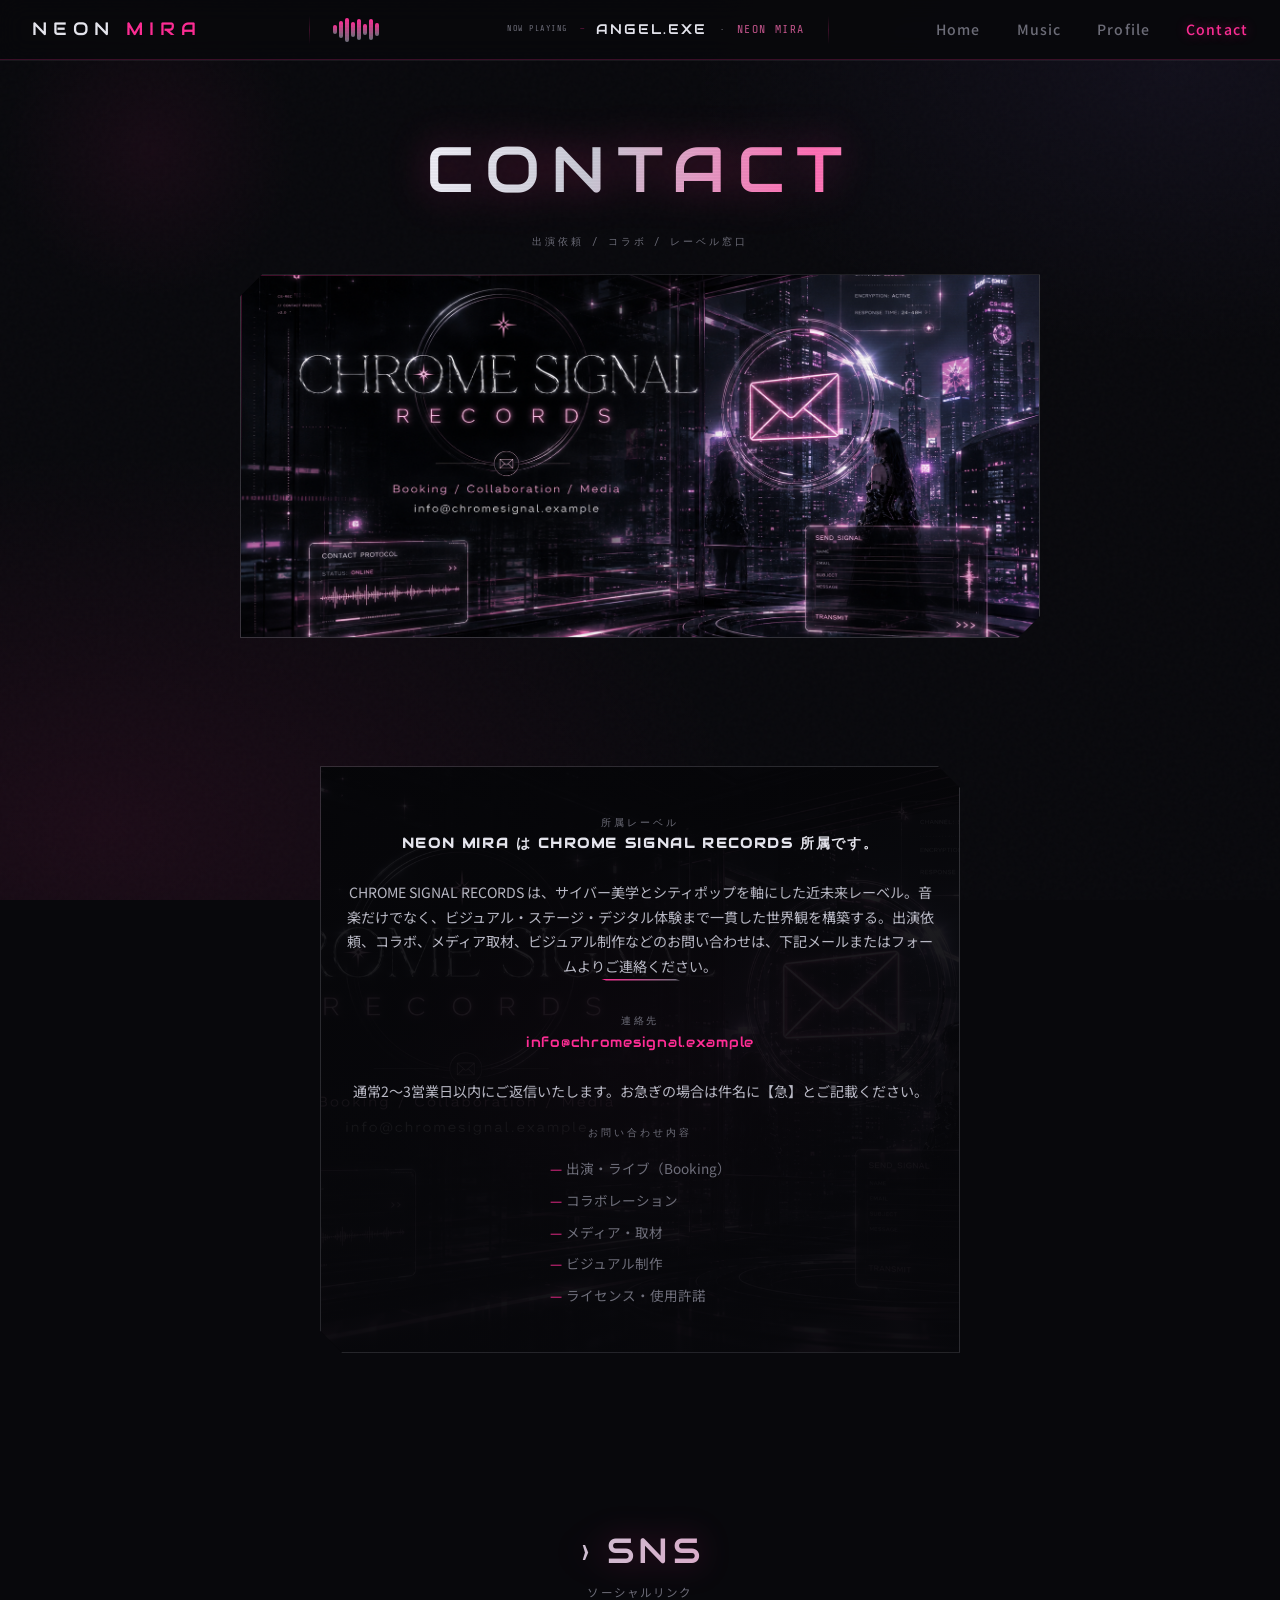
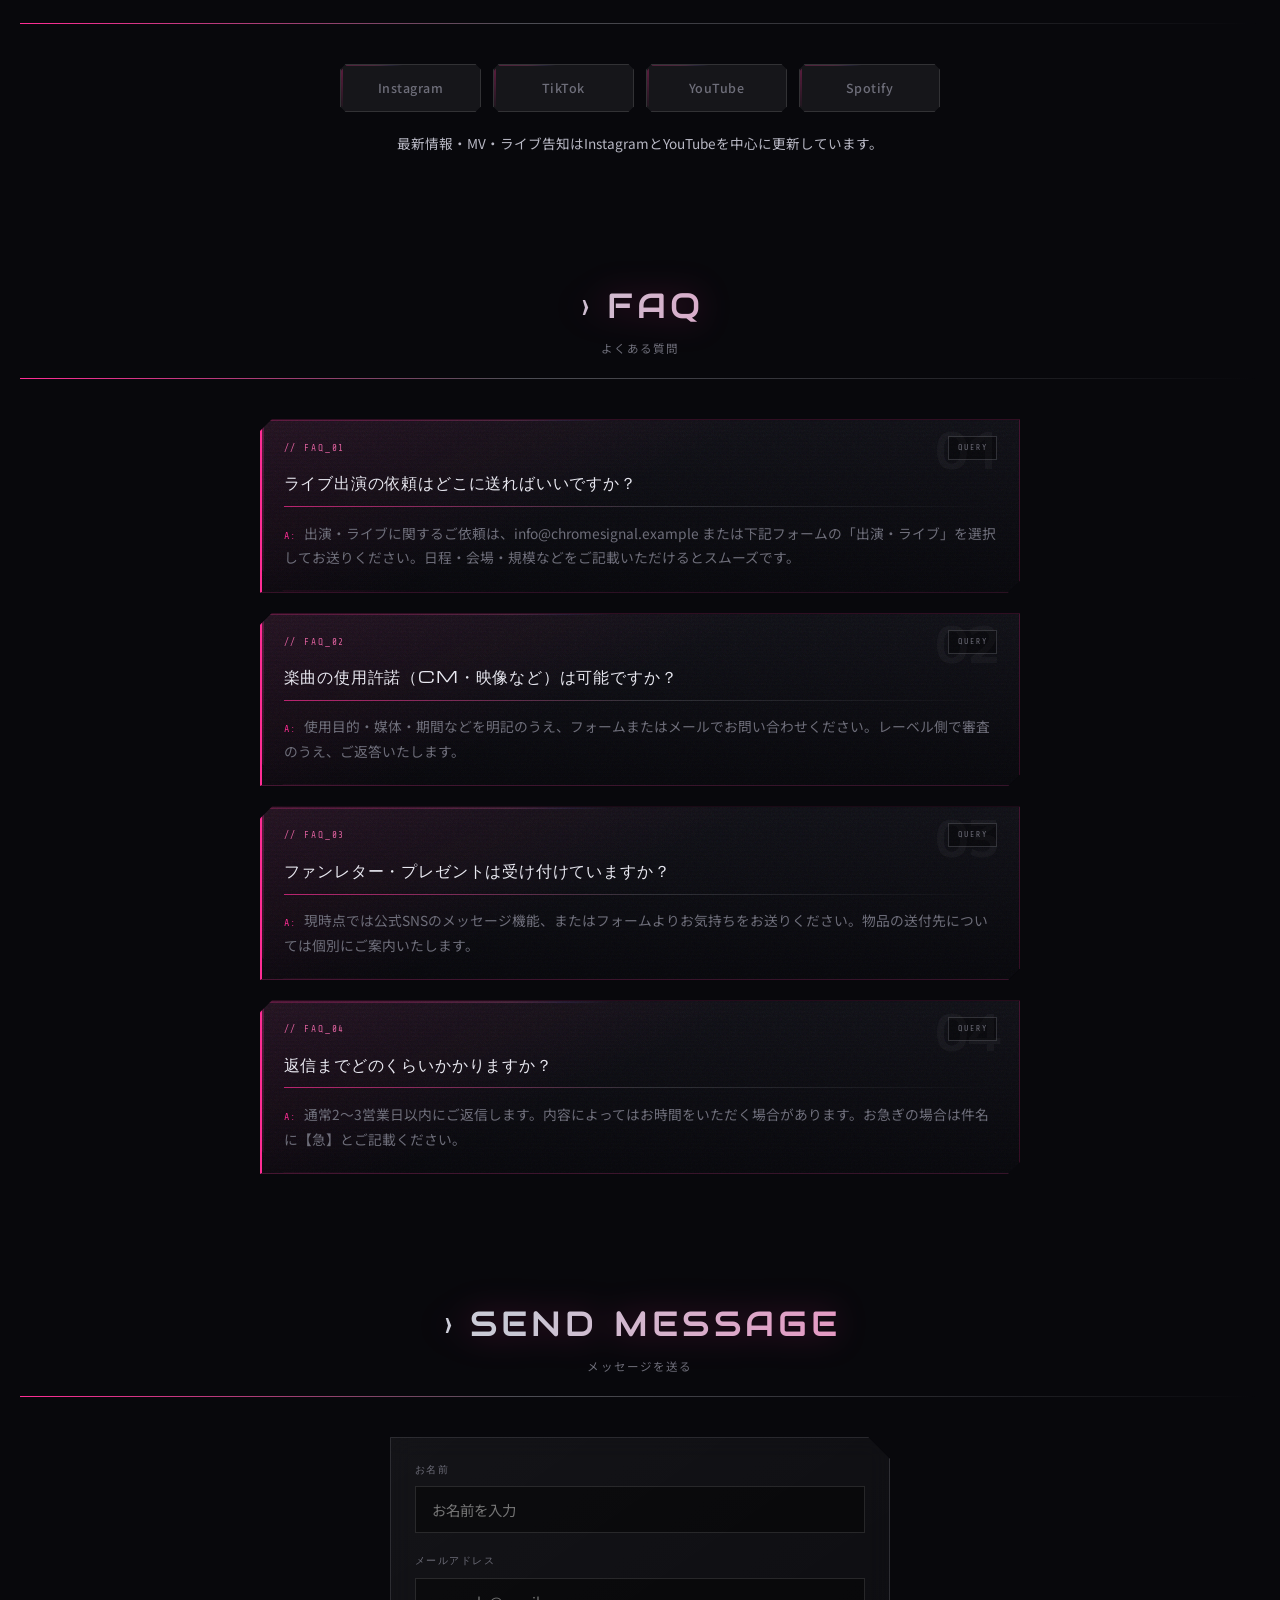
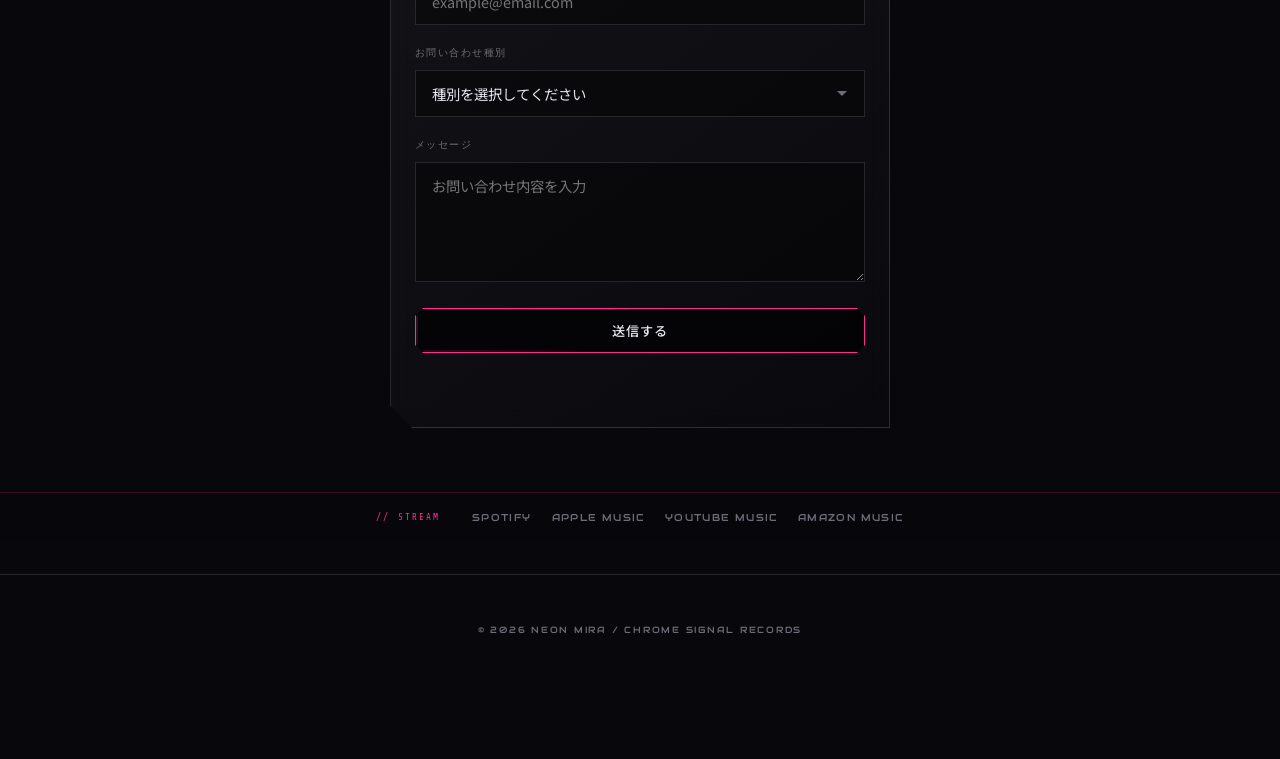
==== contact.html @ adc9fa7b "Add files via upload" ====
<!DOCTYPE html>
<html lang="ja">
<head>
  <meta charset="UTF-8">
  <meta name="viewport" content="width=device-width, initial-scale=1.0">
  <title>お問い合わせ — NEON MIRA 公式サイト</title>
  <meta name="description" content="NEON MIRA — 出演・コラボ・レーベルへのお問い合わせ">
  <meta property="og:title" content="お問い合わせ — NEON MIRA 公式サイト">
  <meta property="og:description" content="NEON MIRA — 出演・コラボ・レーベルへのお問い合わせ">
  <meta property="og:image" content="https://example.com/images/og-image.jpg">
  <meta property="og:type" content="website">
  <meta property="og:url" content="https://example.com/contact.html">
  <meta name="twitter:card" content="summary_large_image">
  <meta name="twitter:title" content="お問い合わせ — NEON MIRA 公式サイト">
  <meta name="twitter:description" content="NEON MIRA — 出演・コラボ・レーベルへのお問い合わせ">
  <meta name="twitter:image" content="https://example.com/images/og-image.jpg">
  <link rel="preconnect" href="https://fonts.googleapis.com">
  <link rel="preconnect" href="https://fonts.gstatic.com" crossorigin>
  <link href="https://fonts.googleapis.com/css2?family=Audiowide&family=M+PLUS+1:wght@400;500;700&family=Michroma&family=Noto+Sans+JP:wght@300;400;500&family=Orbitron:wght@400;500;600&family=Share+Tech+Mono&display=swap" rel="stylesheet">
  <link rel="stylesheet" href="style.css">
</head>
<body class="has-sticky-cta">

  <div class="ambient-bg" aria-hidden="true"></div>
  <div class="scanlines" aria-hidden="true"></div>

  <header class="site-header">
    <a href="index.html" class="site-logo">NEON <span>MIRA</span></a>
    <a href="music.html" class="header-now-playing" aria-label="Angel.exe 試聴ページへ">
      <div class="header-now-playing__wave waveform waveform--header" aria-hidden="true">
        <span class="waveform__bar"></span>
        <span class="waveform__bar"></span>
        <span class="waveform__bar"></span>
        <span class="waveform__bar"></span>
        <span class="waveform__bar"></span>
        <span class="waveform__bar"></span>
        <span class="waveform__bar"></span>
        <span class="waveform__bar"></span>
        <span class="waveform__bar"></span>
        <span class="waveform__bar"></span>
      </div>
      <span class="header-now-playing__info">
        <span class="header-now-playing__tag">NOW PLAYING</span>
        <span class="header-now-playing__track">Angel.exe</span>
        <span class="header-now-playing__artist">NEON MIRA</span>
      </span>
    </a>
    <nav class="header-nav" aria-label="メインナビゲーション">
      <a href="index.html">Home</a>
      <a href="music.html">Music</a>
      <a href="profile.html">Profile</a>
      <a href="contact.html">Contact</a>
    </nav>
    <button type="button" class="menu-toggle" aria-expanded="false" aria-controls="mobile-menu" aria-label="メニューを開く">
      <span class="menu-toggle__bar" aria-hidden="true"></span>
      <span class="menu-toggle__bar" aria-hidden="true"></span>
      <span class="menu-toggle__bar" aria-hidden="true"></span>
    </button>
  </header>

  <div class="mobile-menu" id="mobile-menu" aria-hidden="true" inert>
    <button type="button" class="mobile-menu__close" aria-label="メニューを閉じる">
      <span class="mobile-menu__close-x" aria-hidden="true"></span>
    </button>
    <div class="mobile-menu__inner">
      <p class="mobile-menu__tag">// NAV</p>
      <nav class="mobile-menu__nav" aria-label="モバイルナビゲーション">
        <a href="index.html">Home</a>
        <a href="music.html">Music</a>
        <a href="profile.html">Profile</a>
        <a href="contact.html">Contact</a>
      </nav>
    </div>
  </div>

  <main>
    <section class="page-hero page-hero--visual">
      <div class="container page-hero__content">
        <h1 class="heading-display heading-xl">Contact</h1>
        <p class="label">出演依頼 / コラボ / レーベル窓口</p>
        <div class="contact-hero-visual glow-image reveal">
          <img src="images/contact-visual.jpg" alt="CHROME SIGNAL RECORDS ビジュアル" class="img-fade" width="1000" height="500" loading="eager" decoding="async">
        </div>
      </div>
    </section>

    <section class="section">
      <div class="container">
        <div class="glass-card label-contact reveal">
          <div class="label-contact__bg" aria-hidden="true">
            <img src="images/contact-visual.jpg" alt="" width="1000" height="500" loading="lazy" decoding="async">
            <div class="visual-overlay visual-overlay--dark"></div>
          </div>
          <div class="label-contact__content">
            <span class="label">所属レーベル</span>
            <h3>NEON MIRA は CHROME SIGNAL RECORDS 所属です。</h3>
            <p class="label-about">CHROME SIGNAL RECORDS は、サイバー美学とシティポップを軸にした近未来レーベル。音楽だけでなく、ビジュアル・ステージ・デジタル体験まで一貫した世界観を構築する。出演依頼、コラボ、メディア取材、ビジュアル制作などのお問い合わせは、下記メールまたはフォームよりご連絡ください。</p>
            <div class="divider"></div>
            <span class="label">連絡先</span>
            <a href="mailto:info@chromesignal.example" class="label-email">info@chromesignal.example</a>
            <p class="label-about" style="margin-top: 0.5rem;">通常2〜3営業日以内にご返信いたします。お急ぎの場合は件名に【急】とご記載ください。</p>
            <span class="label" style="display: block; margin: 1.25rem 0 0.75rem;">お問い合わせ内容</span>
            <ul class="label-for">
              <li>出演・ライブ（Booking）</li>
              <li>コラボレーション</li>
              <li>メディア・取材</li>
              <li>ビジュアル制作</li>
              <li>ライセンス・使用許諾</li>
            </ul>
          </div>
        </div>
      </div>
    </section>

    <section class="section">
      <div class="container">
        <div class="section-header reveal section-header--y2k" style="text-align: center;">
          <h2 class="heading-display heading-lg">SNS</h2>
          <span class="label label--ja">ソーシャルリンク</span>
        </div>

        <div class="sns-grid reveal" style="max-width: 600px; margin: 0 auto;">
          <a href="#" class="sns-link">Instagram</a>
          <a href="#" class="sns-link">TikTok</a>
          <a href="#" class="sns-link">YouTube</a>
          <a href="#" class="sns-link">Spotify</a>
        </div>
        <p class="text-ja reveal" style="text-align: center; margin-top: 1.25rem; font-size: 0.85rem; color: var(--text-muted);">最新情報・MV・ライブ告知はInstagramとYouTubeを中心に更新しています。</p>
      </div>
    </section>

    <section class="section">
      <div class="container">
        <div class="section-header reveal section-header--y2k" style="text-align: center;">
          <h2 class="heading-display heading-lg">FAQ</h2>
          <span class="label label--ja">よくある質問</span>
        </div>

        <div class="faq-list">
          <article class="glass-card faq-item reveal" data-num="01">
            <span class="hover-border" aria-hidden="true"></span>
            <span class="faq-item__grain" aria-hidden="true"></span>
            <span class="faq-item__scanlines" aria-hidden="true"></span>
            <div class="faq-item__top">
              <span class="faq-item__id">// FAQ_01</span>
              <span class="faq-item__tag">QUERY</span>
            </div>
            <h4 class="faq-item__q">ライブ出演の依頼はどこに送ればいいですか？</h4>
            <div class="faq-item__line" aria-hidden="true"></div>
            <p class="faq-item__a"><span class="faq-item__prefix">A:</span>出演・ライブに関するご依頼は、info@chromesignal.example または下記フォームの「出演・ライブ」を選択してお送りください。日程・会場・規模などをご記載いただけるとスムーズです。</p>
          </article>
          <article class="glass-card faq-item reveal" data-num="02">
            <span class="hover-border" aria-hidden="true"></span>
            <span class="faq-item__grain" aria-hidden="true"></span>
            <span class="faq-item__scanlines" aria-hidden="true"></span>
            <div class="faq-item__top">
              <span class="faq-item__id">// FAQ_02</span>
              <span class="faq-item__tag">QUERY</span>
            </div>
            <h4 class="faq-item__q">楽曲の使用許諾（CM・映像など）は可能ですか？</h4>
            <div class="faq-item__line" aria-hidden="true"></div>
            <p class="faq-item__a"><span class="faq-item__prefix">A:</span>使用目的・媒体・期間などを明記のうえ、フォームまたはメールでお問い合わせください。レーベル側で審査のうえ、ご返答いたします。</p>
          </article>
          <article class="glass-card faq-item reveal" data-num="03">
            <span class="hover-border" aria-hidden="true"></span>
            <span class="faq-item__grain" aria-hidden="true"></span>
            <span class="faq-item__scanlines" aria-hidden="true"></span>
            <div class="faq-item__top">
              <span class="faq-item__id">// FAQ_03</span>
              <span class="faq-item__tag">QUERY</span>
            </div>
            <h4 class="faq-item__q">ファンレター・プレゼントは受け付けていますか？</h4>
            <div class="faq-item__line" aria-hidden="true"></div>
            <p class="faq-item__a"><span class="faq-item__prefix">A:</span>現時点では公式SNSのメッセージ機能、またはフォームよりお気持ちをお送りください。物品の送付先については個別にご案内いたします。</p>
          </article>
          <article class="glass-card faq-item reveal" data-num="04">
            <span class="hover-border" aria-hidden="true"></span>
            <span class="faq-item__grain" aria-hidden="true"></span>
            <span class="faq-item__scanlines" aria-hidden="true"></span>
            <div class="faq-item__top">
              <span class="faq-item__id">// FAQ_04</span>
              <span class="faq-item__tag">QUERY</span>
            </div>
            <h4 class="faq-item__q">返信までどのくらいかかりますか？</h4>
            <div class="faq-item__line" aria-hidden="true"></div>
            <p class="faq-item__a"><span class="faq-item__prefix">A:</span>通常2〜3営業日以内にご返信します。内容によってはお時間をいただく場合があります。お急ぎの場合は件名に【急】とご記載ください。</p>
          </article>
        </div>
      </div>
    </section>

    <section class="section">
      <div class="container">
        <div class="section-header reveal section-header--y2k" style="text-align: center;">
          <h2 class="heading-display heading-lg">SEND MESSAGE</h2>
          <span class="label label--ja">メッセージを送る</span>
        </div>

        <form class="contact-form glass-card reveal" id="contact-form">
          <div class="form-group">
            <label for="name">お名前</label>
            <input type="text" id="name" name="name" required placeholder="お名前を入力">
          </div>

          <div class="form-group">
            <label for="email">メールアドレス</label>
            <input type="email" id="email" name="email" required placeholder="example@email.com">
          </div>

          <div class="form-group">
            <label for="type">お問い合わせ種別</label>
            <select id="type" name="type" required>
              <option value="" disabled selected>種別を選択してください</option>
              <option value="booking">出演・ライブ</option>
              <option value="collaboration">コラボレーション</option>
              <option value="media">メディア・取材</option>
              <option value="visual">ビジュアル制作</option>
              <option value="license">ライセンス・使用許諾</option>
              <option value="other">その他</option>
            </select>
          </div>

          <div class="form-group">
            <label for="message">メッセージ</label>
            <textarea id="message" name="message" required placeholder="お問い合わせ内容を入力"></textarea>
          </div>

          <button type="submit" class="btn btn-primary btn--full">送信する</button>

          <p class="form-message" id="form-message" role="status" aria-live="polite"></p>
        </form>
      </div>
    </section>
  </main>

  <aside class="streaming-bar" aria-label="ストリーミングサービス">
    <div class="container streaming-bar__inner">
      <span class="streaming-bar__label">// STREAM</span>
      <nav class="streaming-bar__nav">
        <a href="#">Spotify</a>
        <a href="#">Apple Music</a>
        <a href="#">YouTube Music</a>
        <a href="#">Amazon Music</a>
      </nav>
    </div>
  </aside>

  <a href="music.html" class="sticky-cta">
    <span class="sticky-cta__dot" aria-hidden="true"></span>
    Listen — Angel.exe
  </a>

  <footer class="site-footer">
    <div class="container">
      <p>&copy; 2026 NEON MIRA / CHROME SIGNAL RECORDS</p>
    </div>
  </footer>

  <script src="script.js"></script>
</body>
</html>
---- style.css ----
/* ========================================
   NEON MIRA Official Site — style.css
   Mobile-first / Y2K Cyber Chrome
   ======================================== */

/* --- CSS Variables --- */
@property --border-angle {
  syntax: '<angle>';
  initial-value: 0deg;
  inherits: false;
}

:root {
  --black: #08080c;
  --black-soft: #111118;
  --silver: #b8b8c4;
  --silver-dim: #6e6e7a;
  --silver-bright: #e8e8f0;
  --chrome: linear-gradient(135deg, #d4d4dc 0%, #8a8a96 25%, #f0f0f8 50%, #7a7a88 75%, #c8c8d4 100%);
  --pink: #ff2d95;
  --pink-soft: #ff6eb4;
  --pink-glow: rgba(255, 45, 149, 0.45);
  --purple: #9b7aff;
  --white: #f0f0f5;
  --glass: rgba(255, 255, 255, 0.06);
  --glass-border: rgba(255, 255, 255, 0.12);
  --font-display: 'Audiowide', 'Orbitron', 'Arial Narrow', sans-serif;
  --font-section: 'Audiowide', 'Michroma', 'Orbitron', sans-serif;
  --font-heading: 'M PLUS 1', 'Michroma', 'Orbitron', sans-serif;
  --font-y2k: 'Michroma', 'Orbitron', sans-serif;
  --font-tech: 'Orbitron', 'Noto Sans JP', sans-serif;
  --font-body: 'Noto Sans JP', 'Hiragino Sans', 'Yu Gothic', sans-serif;
  --font-mono: 'Share Tech Mono', 'Courier New', monospace;
  --header-height: 52px;
  --max-width: 1100px;
  --radius: 0px;
  --radius-lg: 0px;
  --cut: 14px;
  --transition: 0.25s cubic-bezier(0.4, 0, 0.2, 1);
  --border-idle-duration: 24s;
  --border-hover-duration: 3.5s;
  --border-idle-opacity: 0.28;
  --border-hover-opacity: 1;
  --noise-texture: url("data:image/svg+xml,%3Csvg viewBox='0 0 256 256' xmlns='http://www.w3.org/2000/svg'%3E%3Cfilter id='n'%3E%3CfeTurbulence type='fractalNoise' baseFrequency='0.85' numOctaves='4' stitchTiles='stitch'/%3E%3C/filter%3E%3Crect width='100%25' height='100%25' filter='url(%23n)'/%3E%3C/svg%3E");
}

/* --- Reset & Base --- */
*,
*::before,
*::after {
  box-sizing: border-box;
  margin: 0;
  padding: 0;
}

html {
  scroll-behavior: smooth;
  -webkit-text-size-adjust: 100%;
}

body {
  font-family: var(--font-body);
  font-size: 0.9rem;
  line-height: 1.75;
  color: var(--silver);
  background-color: var(--black);
  min-height: 100vh;
  overflow-x: hidden;
  padding-bottom: 1rem;
}

@media (min-width: 768px) {
  body {
    padding-bottom: 0;
  }
}

img {
  max-width: 100%;
  height: auto;
  display: block;
}

/* --- Image System --- */
.image-frame {
  position: relative;
  overflow: hidden;
  border: 1px solid rgba(184, 184, 196, 0.25);
  border-radius: 0;
  clip-path: polygon(
    var(--cut) 0, 100% 0, 100% calc(100% - var(--cut)),
    calc(100% - var(--cut)) 100%, 0 100%, 0 var(--cut)
  );
  box-shadow: 0 0 40px rgba(255, 45, 149, 0.12);
  --border-angle: 0deg;
}

.image-frame::before {
  content: '';
  position: absolute;
  inset: 0;
  background:
    linear-gradient(125deg, rgba(255, 255, 255, 0.14) 0%, transparent 28%),
    linear-gradient(315deg, rgba(255, 45, 149, 0.08) 0%, transparent 35%);
  pointer-events: none;
  z-index: 2;
}

.image-frame::after {
  content: '';
  position: absolute;
  inset: -1px;
  padding: 1.5px;
  background: conic-gradient(
    from var(--border-angle),
    transparent 0deg,
    transparent 265deg,
    rgba(255, 45, 149, 0.95) 295deg,
    rgba(255, 110, 180, 0.75) 315deg,
    rgba(155, 122, 255, 0.5) 330deg,
    transparent 350deg,
    transparent 360deg
  );
  -webkit-mask: linear-gradient(#fff 0 0) content-box, linear-gradient(#fff 0 0);
  -webkit-mask-composite: xor;
  mask-composite: exclude;
  pointer-events: none;
  z-index: 6;
  clip-path: polygon(
    var(--cut) 0, 100% 0, 100% calc(100% - var(--cut)),
    calc(100% - var(--cut)) 100%, 0 100%, 0 var(--cut)
  );
}

@keyframes border-travel {
  to { --border-angle: 360deg; }
}

/* 枠アニメ：通常はスロー＋薄く / ホバーで高速＋明るく */
.image-frame::after,
.profile-visual::after,
.hover-border,
.btn::after,
.sns-link::after,
.player-btn::after,
.glass-card:not(.track-card):not(.concept-card):not(.news-item):not(.faq-item):not(.feature-card):not(.media-card)::after,
.music-player::after,
.contact-hero-visual::after {
  opacity: var(--border-idle-opacity);
  animation: border-travel var(--border-idle-duration) linear infinite;
  transition: opacity 0.45s ease;
}

.image-frame:hover::after,
.profile-visual:hover::after,
.track-card:hover .hover-border,
.track-card.track-card--active .hover-border,
.concept-card:hover .hover-border,
.news-item:hover .hover-border,
.faq-item:hover .hover-border,
.feature-card:hover .hover-border,
.media-card:hover .hover-border,
.btn:hover::after,
.btn:focus-visible::after,
.sns-link:hover::after,
.sns-link:focus-visible::after,
.player-btn:hover::after,
.player-btn:focus-visible::after,
.player-btn.playing::after,
.glass-card:not(.track-card):not(.concept-card):not(.news-item):not(.faq-item):not(.feature-card):not(.media-card):hover::after,
.music-player:hover::after,
.contact-hero-visual:hover::after {
  opacity: var(--border-hover-opacity);
  animation: border-travel var(--border-hover-duration) linear infinite;
}

/* ずらして同期感を弱める */
.track-card:nth-child(5n+1) .hover-border,
.concept-card:nth-child(5n+1) .hover-border,
.news-item:nth-child(5n+1) .hover-border,
.faq-item:nth-child(5n+1) .hover-border,
.feature-card:nth-child(5n+1) .hover-border { animation-delay: 0s; }
.track-card:nth-child(5n+2) .hover-border,
.concept-card:nth-child(5n+2) .hover-border,
.news-item:nth-child(5n+2) .hover-border,
.faq-item:nth-child(5n+2) .hover-border,
.feature-card:nth-child(5n+2) .hover-border { animation-delay: calc(var(--border-idle-duration) * -0.2); }
.track-card:nth-child(5n+3) .hover-border,
.concept-card:nth-child(5n+3) .hover-border,
.news-item:nth-child(5n+3) .hover-border,
.faq-item:nth-child(5n+3) .hover-border,
.feature-card:nth-child(5n+3) .hover-border { animation-delay: calc(var(--border-idle-duration) * -0.4); }
.track-card:nth-child(5n+4) .hover-border,
.concept-card:nth-child(5n+4) .hover-border,
.news-item:nth-child(5n+4) .hover-border,
.faq-item:nth-child(5n+4) .hover-border,
.feature-card:nth-child(5n+4) .hover-border { animation-delay: calc(var(--border-idle-duration) * -0.6); }
.track-card:nth-child(5n+5) .hover-border,
.concept-card:nth-child(5n+5) .hover-border,
.news-item:nth-child(5n+5) .hover-border,
.faq-item:nth-child(5n+5) .hover-border,
.feature-card:nth-child(5n+5) .hover-border { animation-delay: calc(var(--border-idle-duration) * -0.8); }

.concept-card:nth-child(5n+2) .hover-border { animation-delay: calc(var(--border-idle-duration) * -0.15); }
.concept-card:nth-child(5n+3) .hover-border { animation-delay: calc(var(--border-idle-duration) * -0.35); }
.concept-card:nth-child(5n+4) .hover-border { animation-delay: calc(var(--border-idle-duration) * -0.55); }
.concept-card:nth-child(5n+5) .hover-border { animation-delay: calc(var(--border-idle-duration) * -0.75); }

.track-card:hover .hover-border,
.track-card.track-card--active .hover-border,
.concept-card:hover .hover-border,
.news-item:hover .hover-border,
.faq-item:hover .hover-border,
.feature-card:hover .hover-border,
.media-card:hover .hover-border {
  animation-delay: 0s;
}

.image-frame__noise {
  position: absolute;
  inset: 0;
  opacity: 0.15;
  background-image: var(--noise-texture);
  mix-blend-mode: overlay;
  pointer-events: none;
  z-index: 3;
}

.glow-image {
  transition: transform var(--transition), box-shadow var(--transition), filter var(--transition);
}

.glow-image:hover img {
  transform: scale(1.03);
}

.cover-art {
  aspect-ratio: 1;
  width: min(280px, 75vw);
  margin: 0 auto 1.5rem;
}

.cover-art--sm {
  width: min(240px, 60vw);
}

.cover-art--lg {
  width: min(320px, 80vw);
}

.cover-art--hero {
  width: min(300px, 78vw);
}

.cover-art__chrome-ring {
  position: absolute;
  bottom: -18%;
  right: -18%;
  width: 55%;
  aspect-ratio: 1;
  border-radius: 50%;
  background: var(--chrome);
  border: 2px solid rgba(255, 255, 255, 0.25);
  box-shadow: 0 0 24px rgba(255, 255, 255, 0.15);
  z-index: 5;
  pointer-events: none;
  opacity: 0.85;
}

.cover-art__chrome-ring::before {
  content: '';
  position: absolute;
  inset: 32%;
  border-radius: 50%;
  background: var(--black);
  border: 1px solid rgba(184, 184, 196, 0.3);
}

.cover-art__img {
  width: 100%;
  height: 100%;
  object-fit: cover;
  transition: transform 0.5s cubic-bezier(0.4, 0, 0.2, 1);
}

.cover-art__frame-deco {
  position: absolute;
  inset: 0;
  pointer-events: none;
  z-index: 4;
}

.cover-art__frame-deco .cd-jacket__neon-line {
  z-index: 1;
}

.visual-overlay {
  position: absolute;
  inset: 0;
  background:
    linear-gradient(180deg, rgba(8, 8, 12, 0.55) 0%, rgba(8, 8, 12, 0.82) 55%, rgba(8, 8, 12, 0.95) 100%),
    radial-gradient(ellipse 80% 60% at 50% 100%, rgba(255, 45, 149, 0.12) 0%, transparent 70%);
  pointer-events: none;
}

.visual-overlay--dark {
  background:
    linear-gradient(180deg, rgba(8, 8, 12, 0.7) 0%, rgba(8, 8, 12, 0.88) 100%),
    radial-gradient(ellipse 60% 50% at 50% 50%, rgba(255, 45, 149, 0.08) 0%, transparent 70%);
}

.hero-bg {
  position: absolute;
  inset: 0;
  z-index: 0;
  overflow: hidden;
}

.hero-bg__img {
  width: 100%;
  height: 100%;
  object-fit: cover;
  object-position: center 40%;
  transform: scale(1.05);
  transition: transform 0.15s ease-out;
  will-change: transform;
}

.hero-bg__noise {
  position: absolute;
  inset: 0;
  opacity: 0.18;
  background-image: var(--noise-texture);
  background-size: 200px 200px;
  mix-blend-mode: overlay;
  pointer-events: none;
  z-index: 1;
}

.media-card {
  display: grid;
  gap: 2rem;
  align-items: center;
  padding: 0;
  overflow: hidden;
}

.media-card .cover-art {
  margin: 0;
  width: 100%;
  border-radius: var(--radius-lg) var(--radius-lg) 0 0;
  border: none;
  box-shadow: none;
}

.media-card__body {
  padding: 0 1.5rem 1.5rem;
}

@media (min-width: 768px) {
  .media-card {
    grid-template-columns: minmax(340px, 400px) 1fr;
    gap: 2.5rem;
    padding: 2rem;
  }

  .media-card .cover-art {
    max-width: none;
    width: 100%;
    clip-path: polygon(
      var(--cut) 0, 100% 0, 100% calc(100% - var(--cut)),
      calc(100% - var(--cut)) 100%, 0 100%, 0 var(--cut)
    );
    border: 1px solid rgba(184, 184, 196, 0.3);
    box-shadow: 8px 8px 0 rgba(255, 45, 149, 0.08);
  }

  .media-card__body {
    padding: 0;
  }
}

.profile-visual {
  position: relative;
  overflow: hidden;
  border: 1px solid rgba(184, 184, 196, 0.25);
  clip-path: polygon(
    var(--cut) 0, 100% 0, 100% calc(100% - var(--cut)),
    calc(100% - var(--cut)) 100%, 0 100%, 0 var(--cut)
  );
  box-shadow: 0 0 32px rgba(255, 45, 149, 0.1);
  --border-angle: 0deg;
}

.profile-visual::after {
  content: '';
  position: absolute;
  inset: -1px;
  padding: 1.5px;
  background: conic-gradient(
    from var(--border-angle),
    transparent 0deg,
    transparent 265deg,
    rgba(255, 45, 149, 0.9) 295deg,
    rgba(255, 110, 180, 0.7) 315deg,
    transparent 350deg,
    transparent 360deg
  );
  -webkit-mask: linear-gradient(#fff 0 0) content-box, linear-gradient(#fff 0 0);
  -webkit-mask-composite: xor;
  mask-composite: exclude;
  pointer-events: none;
  z-index: 4;
}

.profile-visual img {
  width: 100%;
  height: 100%;
  object-fit: cover;
  transition: transform 0.5s ease;
}

.profile-visual:hover img {
  transform: scale(1.04);
}

.profile-visual__label {
  position: absolute;
  bottom: 0;
  left: 0;
  right: 0;
  padding: 0.75rem 1rem;
  background: linear-gradient(0deg, rgba(8, 8, 12, 0.92) 0%, transparent 100%);
  font-family: var(--font-display);
  font-size: 0.55rem;
  letter-spacing: 0.2em;
  color: var(--silver-bright);
  text-transform: uppercase;
  z-index: 2;
}

.profile-visual__label span {
  color: var(--pink);
}

.img-fade {
  opacity: 0;
  transform: scale(1.02);
  transition: opacity 0.8s ease, transform 0.8s ease;
}

.img-fade.loaded {
  opacity: 1;
  transform: scale(1);
}

a {
  color: inherit;
  text-decoration: none;
}

button {
  font-family: inherit;
  cursor: pointer;
  border: none;
  background: none;
}

ul, ol {
  list-style: none;
}

/* --- Ambient Background --- */
.ambient-bg {
  position: fixed;
  inset: 0;
  z-index: -2;
  background: var(--black);
  overflow: hidden;
}

.ambient-bg::before {
  content: '';
  position: absolute;
  width: 140%;
  height: 140%;
  top: -20%;
  left: -20%;
  background:
    radial-gradient(ellipse 60% 50% at 20% 80%, rgba(255, 45, 149, 0.08) 0%, transparent 60%),
    radial-gradient(ellipse 50% 40% at 80% 20%, rgba(155, 122, 255, 0.06) 0%, transparent 55%),
    radial-gradient(ellipse 40% 30% at 50% 50%, rgba(184, 184, 196, 0.04) 0%, transparent 50%);
  animation: ambient-drift 32s ease-in-out infinite alternate;
}

.ambient-bg::after {
  content: '';
  position: absolute;
  inset: 0;
  background-image: url("data:image/svg+xml,%3Csvg viewBox='0 0 256 256' xmlns='http://www.w3.org/2000/svg'%3E%3Cfilter id='n'%3E%3CfeTurbulence type='fractalNoise' baseFrequency='0.85' numOctaves='4' stitchTiles='stitch'/%3E%3C/filter%3E%3Crect width='100%25' height='100%25' filter='url(%23n)' opacity='0.04'/%3E%3C/svg%3E");
  opacity: 0.5;
  pointer-events: none;
}

@keyframes ambient-drift {
  0% { transform: translate(0, 0) rotate(0deg); }
  100% { transform: translate(2%, -1.5%) rotate(1deg); }
}

/* Scanlines overlay */
.scanlines {
  position: fixed;
  inset: 0;
  z-index: 9999;
  pointer-events: none;
  background: repeating-linear-gradient(
    0deg,
    transparent,
    transparent 1px,
    rgba(0, 0, 0, 0.06) 1px,
    rgba(0, 0, 0, 0.06) 3px
  );
  opacity: 0.35;
  mix-blend-mode: multiply;
}

/* --- Typography --- */
.label {
  font-family: var(--font-mono);
  font-size: 0.62rem;
  font-weight: 400;
  letter-spacing: 0.3em;
  text-transform: uppercase;
  color: var(--silver-dim);
}

.label--en {
  font-family: var(--font-y2k), var(--font-mono), monospace;
  font-size: 0.62rem;
  font-weight: 400;
  letter-spacing: 0.32em;
  text-transform: uppercase;
  color: var(--pink-soft);
  opacity: 0.9;
}

.label--ja {
  font-family: var(--font-body);
  font-size: 0.72rem;
  font-weight: 400;
  letter-spacing: 0.1em;
  color: var(--silver-dim);
  display: block;
  margin-top: 0.45rem;
}

.section-header .label--ja {
  margin-top: 0.4rem;
  margin-bottom: 0;
}

.section-header .heading-display {
  font-family: var(--font-section);
  font-weight: 400;
  letter-spacing: 0.12em;
  line-height: 1.25;
  padding-bottom: 0.06em;
  text-transform: uppercase;
  background: linear-gradient(
    105deg,
    #f0f0f8 0%,
    #c8c8d4 20%,
    #ff6eb4 45%,
    #e8e8f0 70%,
    #b8b8c4 100%
  );
  background-size: 200% auto;
  -webkit-background-clip: text;
  background-clip: text;
  -webkit-text-fill-color: transparent;
  -webkit-box-decoration-break: clone;
  box-decoration-break: clone;
  filter: drop-shadow(0 0 16px rgba(255, 45, 149, 0.28));
  animation: chrome-text-shimmer 10s ease-in-out infinite;
}

.block-title {
  margin: 1rem 0 0;
  font-family: var(--font-section);
  font-weight: 400;
  letter-spacing: 0.1em;
  line-height: 1.25;
  text-transform: uppercase;
  background: linear-gradient(
    105deg,
    #f0f0f8 0%,
    #c8c8d4 25%,
    #ff6eb4 50%,
    #e8e8f0 75%,
    #b8b8c4 100%
  );
  background-size: 200% auto;
  -webkit-background-clip: text;
  background-clip: text;
  -webkit-text-fill-color: transparent;
  filter: drop-shadow(0 0 12px rgba(255, 45, 149, 0.22));
  animation: chrome-text-shimmer 10s ease-in-out infinite;
}

.block-title + .label--ja {
  margin-top: 0.35rem;
  margin-bottom: 0.5rem;
}

.block-title + .label--ja + .divider,
.block-title + .label--ja + div.divider {
  margin-top: 0.75rem;
}

.heading-display {
  font-family: var(--font-heading);
  font-weight: 500;
  letter-spacing: 0.12em;
  color: var(--silver-bright);
  line-height: 1.2;
}

.heading-xl {
  font-size: clamp(2rem, 8vw, 3.5rem);
}

.page-hero .heading-display {
  font-family: var(--font-display);
  font-weight: 400;
  letter-spacing: 0.18em;
  line-height: 1.35;
  margin-bottom: 0.5rem;
  padding: 0.05em 0 0.18em;
  display: inline-block;
  text-transform: uppercase;
  background: linear-gradient(
    105deg,
    #f0f0f8 0%,
    #c8c8d4 20%,
    #ff6eb4 45%,
    #e8e8f0 70%,
    #b8b8c4 100%
  );
  background-size: 200% auto;
  -webkit-background-clip: text;
  background-clip: text;
  -webkit-text-fill-color: transparent;
  -webkit-box-decoration-break: clone;
  box-decoration-break: clone;
  filter: drop-shadow(0 0 20px rgba(255, 45, 149, 0.35));
  animation: chrome-text-shimmer 8s ease-in-out infinite;
}

.heading-lg {
  font-size: clamp(1.5rem, 5vw, 2.2rem);
}

.heading-md {
  font-size: clamp(1.1rem, 3.5vw, 1.5rem);
}

.text-pink {
  color: var(--pink);
}

.text-ja {
  font-size: 0.85rem;
  color: var(--silver-dim);
  margin-top: 0.5rem;
}

/* --- Layout --- */
.container {
  width: 100%;
  max-width: var(--max-width);
  margin: 0 auto;
  padding: 0 1.25rem;
}

.section {
  padding: 4rem 0;
}

.section-header {
  margin-bottom: 2.5rem;
  position: relative;
}

.section-header--y2k::after {
  content: '';
  display: block;
  height: 1px;
  margin-top: 1.25rem;
  background: linear-gradient(90deg, var(--pink), rgba(184, 184, 196, 0.4) 40%, transparent 100%);
}

.section-header--y2k h2::before {
  content: '›';
  font-family: var(--font-mono);
  color: var(--pink);
  margin-right: 0.5rem;
}

.section-header h2 + .label--ja {
  margin-bottom: 0;
  margin-top: 0.4rem;
}

/* --- Header --- */
.site-header {
  position: sticky;
  top: 0;
  z-index: 200;
  height: var(--header-height);
  display: grid;
  grid-template-columns: 44px 1fr 44px;
  align-items: center;
  padding: 0 1rem;
  background: rgba(8, 8, 12, 0.9);
  backdrop-filter: blur(12px);
  -webkit-backdrop-filter: blur(12px);
  border-bottom: 1px solid rgba(255, 45, 149, 0.2);
  box-shadow: 0 1px 0 rgba(184, 184, 196, 0.08);
}

.site-logo {
  grid-column: 2;
  grid-row: 1;
  justify-self: center;
  font-family: var(--font-display);
  font-size: 0.95rem;
  font-weight: 500;
  letter-spacing: 0.28em;
  color: var(--silver-bright);
  text-transform: uppercase;
  text-align: center;
}

.site-logo span {
  color: var(--pink);
}

.header-now-playing {
  display: none;
}

/* Desktop header nav */
.header-nav {
  display: none;
}

/* --- Mobile Menu Toggle --- */
.menu-toggle {
  grid-column: 3;
  grid-row: 1;
  justify-self: end;
  display: flex;
  flex-direction: column;
  justify-content: center;
  align-items: center;
  gap: 5px;
  flex-shrink: 0;
  width: 44px;
  height: 44px;
  margin-right: -0.35rem;
  padding: 0;
  background: none;
  border: none;
  cursor: pointer;
  position: relative;
  z-index: 202;
}

.menu-toggle__bar {
  display: block;
  width: 22px;
  height: 1.5px;
  background: var(--silver-bright);
  transition: transform 0.35s cubic-bezier(0.4, 0, 0.2, 1),
    opacity 0.25s ease,
    background 0.25s ease;
}

.menu-toggle.is-open .menu-toggle__bar {
  background: var(--pink);
}

.menu-toggle.is-open .menu-toggle__bar:nth-child(1) {
  transform: translateY(6.5px) rotate(45deg);
}

.menu-toggle.is-open .menu-toggle__bar:nth-child(2) {
  opacity: 0;
  transform: scaleX(0);
}

.menu-toggle.is-open .menu-toggle__bar:nth-child(3) {
  transform: translateY(-6.5px) rotate(-45deg);
}

/* --- Mobile Fullscreen Menu --- */
.mobile-menu {
  --menu-origin-x: calc(100% - 1.75rem);
  --menu-origin-y: calc(var(--header-height) / 2);
  position: fixed;
  inset: 0;
  z-index: 201;
  background: rgba(8, 8, 12, 0.97);
  backdrop-filter: blur(20px);
  -webkit-backdrop-filter: blur(20px);
  clip-path: circle(0% at var(--menu-origin-x) var(--menu-origin-y));
  visibility: hidden;
  pointer-events: none;
  transition:
    clip-path 0.55s cubic-bezier(0.4, 0, 0.2, 1),
    visibility 0s linear 0.55s;
}

.mobile-menu::before {
  content: '';
  position: absolute;
  inset: 0;
  background:
    linear-gradient(180deg, rgba(255, 45, 149, 0.06) 0%, transparent 35%),
    repeating-linear-gradient(
      0deg,
      transparent,
      transparent 2px,
      rgba(255, 255, 255, 0.015) 2px,
      rgba(255, 255, 255, 0.015) 4px
    );
  pointer-events: none;
}

.mobile-menu.is-open {
  clip-path: circle(150vmax at var(--menu-origin-x) var(--menu-origin-y));
  visibility: visible;
  pointer-events: auto;
  transition:
    clip-path 0.55s cubic-bezier(0.4, 0, 0.2, 1),
    visibility 0s linear 0s;
}

.mobile-menu__close {
  position: absolute;
  top: calc(var(--header-height) / 2);
  right: 0.65rem;
  z-index: 2;
  display: flex;
  align-items: center;
  justify-content: center;
  width: 44px;
  height: 44px;
  padding: 0;
  background: none;
  border: none;
  cursor: pointer;
  transform: translateY(-50%);
  opacity: 0;
  transition: opacity 0.3s ease 0.2s;
}

.mobile-menu.is-open .mobile-menu__close {
  opacity: 1;
}

.mobile-menu__close:hover .mobile-menu__close-x::before,
.mobile-menu__close:hover .mobile-menu__close-x::after,
.mobile-menu__close:focus-visible .mobile-menu__close-x::before,
.mobile-menu__close:focus-visible .mobile-menu__close-x::after {
  background: var(--pink-soft);
  box-shadow: 0 0 8px var(--pink-glow);
}

.mobile-menu__close-x {
  position: relative;
  width: 22px;
  height: 22px;
}

.mobile-menu__close-x::before,
.mobile-menu__close-x::after {
  content: '';
  position: absolute;
  top: 50%;
  left: 50%;
  width: 22px;
  height: 1.5px;
  background: var(--silver-bright);
  transition: background 0.25s ease, box-shadow 0.25s ease;
}

.mobile-menu__close-x::before {
  transform: translate(-50%, -50%) rotate(45deg);
}

.mobile-menu__close-x::after {
  transform: translate(-50%, -50%) rotate(-45deg);
}


.mobile-menu__inner {
  position: relative;
  z-index: 1;
  display: flex;
  flex-direction: column;
  justify-content: center;
  min-height: 100%;
  padding: calc(var(--header-height) + 2.5rem) 2rem 3rem;
}

.mobile-menu__tag {
  font-family: var(--font-mono);
  font-size: 0.65rem;
  letter-spacing: 0.22em;
  color: var(--pink);
  margin-bottom: 2rem;
  opacity: 0;
  transform: translateY(8px);
  transition: opacity 0.35s ease 0.12s, transform 0.35s ease 0.12s;
}

.mobile-menu.is-open .mobile-menu__tag {
  opacity: 1;
  transform: translateY(0);
}

.mobile-menu__nav {
  display: flex;
  flex-direction: column;
  gap: 0;
  width: 100%;
}

.mobile-menu__nav a {
  font-family: var(--font-display);
  font-size: clamp(1.85rem, 9vw, 2.6rem);
  font-weight: 400;
  letter-spacing: 0.1em;
  text-transform: uppercase;
  color: var(--silver-dim);
  padding: 0.75rem 0;
  border-bottom: 1px solid rgba(255, 255, 255, 0.06);
  opacity: 0;
  transform: translateY(16px);
  transition:
    color 0.25s ease,
    text-shadow 0.25s ease,
    opacity 0.4s ease,
    transform 0.4s ease;
}

.mobile-menu.is-open .mobile-menu__nav a {
  opacity: 1;
  transform: translateY(0);
}

.mobile-menu.is-open .mobile-menu__nav a:nth-child(1) { transition-delay: 0.18s; }
.mobile-menu.is-open .mobile-menu__nav a:nth-child(2) { transition-delay: 0.26s; }
.mobile-menu.is-open .mobile-menu__nav a:nth-child(3) { transition-delay: 0.34s; }
.mobile-menu.is-open .mobile-menu__nav a:nth-child(4) { transition-delay: 0.42s; }

.mobile-menu__nav a.active,
.mobile-menu__nav a:hover,
.mobile-menu__nav a:focus-visible {
  color: var(--silver-bright);
  text-shadow: 0 0 20px var(--pink-glow);
}

body.menu-open {
  overflow: hidden;
}

body.menu-open .menu-toggle {
  visibility: hidden;
  pointer-events: none;
}

@media (min-width: 768px) {
  .site-header {
    display: grid;
    grid-template-columns: auto minmax(320px, 1fr) auto;
    align-items: center;
    height: 60px;
    padding: 0 2rem;
    gap: 1.5rem;
    justify-content: initial;
  }

  .menu-toggle,
  .mobile-menu {
    display: none;
  }

  .site-logo {
    grid-column: auto;
    grid-row: auto;
    justify-self: start;
    text-align: left;
    font-size: 1.15rem;
    letter-spacing: 0.32em;
  }

  .header-now-playing {
    position: relative;
    display: flex;
    align-items: center;
    gap: 1.25rem;
    justify-self: stretch;
    width: 100%;
    max-width: 520px;
    margin: 0 auto;
    padding: 0 1.5rem;
    border: none;
    background: none;
    clip-path: none;
    transition: opacity var(--transition);
  }

  .header-now-playing::before,
  .header-now-playing::after {
    content: '';
    position: absolute;
    top: 50%;
    transform: translateY(-50%);
    width: 1px;
    height: 28px;
    background: linear-gradient(
      180deg,
      transparent 0%,
      rgba(255, 45, 149, 0.22) 50%,
      transparent 100%
    );
    pointer-events: none;
  }

  .header-now-playing::before {
    left: 0;
  }

  .header-now-playing::after {
    right: 0;
  }

  .header-now-playing:hover .header-now-playing__track {
    color: var(--pink-soft);
    text-shadow: 0 0 14px var(--pink-glow);
  }

  .header-now-playing:hover::before,
  .header-now-playing:hover::after {
    background: linear-gradient(
      180deg,
      transparent 0%,
      rgba(255, 45, 149, 0.45) 50%,
      transparent 100%
    );
  }

  .header-now-playing__wave {
    margin: 0;
    flex: 1 1 auto;
    min-width: 8.5rem;
    height: 26px;
    gap: 3px;
  }

  .waveform--header .waveform__bar {
    width: 3px;
    flex: 1;
    max-width: 4px;
    animation-duration: 1.4s;
  }

  .waveform--header .waveform__bar:nth-child(9) { animation-delay: 0.12s; }
  .waveform--header .waveform__bar:nth-child(10) { animation-delay: 0.28s; }

  .header-now-playing__info {
    display: flex;
    flex-direction: row;
    align-items: center;
    gap: 0.75rem;
    flex-shrink: 0;
    line-height: 1;
    white-space: nowrap;
  }

  .header-now-playing__tag {
    font-family: var(--font-mono);
    font-size: 0.52rem;
    letter-spacing: 0.18em;
    color: var(--silver-dim);
  }

  .header-now-playing__tag::after {
    content: '—';
    margin-left: 0.75rem;
    color: rgba(255, 45, 149, 0.45);
    letter-spacing: 0;
  }

  .header-now-playing__track {
    font-family: var(--font-section);
    font-size: 0.88rem;
    letter-spacing: 0.14em;
    color: var(--silver-bright);
    text-transform: uppercase;
    transition: color var(--transition), text-shadow var(--transition);
  }

  .header-now-playing__artist {
    font-family: var(--font-mono);
    font-size: 0.72rem;
    letter-spacing: 0.14em;
    color: rgba(255, 110, 180, 0.75);
  }

  .header-now-playing__artist::before {
    content: '·';
    margin-right: 0.65rem;
    color: var(--silver-dim);
  }

  .header-nav {
    display: flex;
    gap: 2.25rem;
    justify-self: end;
  }

  .header-nav a {
    font-family: var(--font-body);
    font-size: 0.88rem;
    font-weight: 500;
    letter-spacing: 0.08em;
    color: var(--silver-dim);
    transition: color var(--transition), text-shadow var(--transition);
  }

  .header-nav a:hover,
  .header-nav a.active {
    color: var(--pink);
    text-shadow: 0 0 12px var(--pink-glow);
  }
}


/* --- Buttons --- */
.btn {
  display: inline-flex;
  align-items: center;
  justify-content: center;
  gap: 0.5rem;
  padding: 0.85rem 1.75rem;
  min-height: 44px;
  font-family: var(--font-body);
  font-size: 0.82rem;
  font-weight: 500;
  letter-spacing: 0.06em;
  text-transform: none;
  color: var(--silver-bright);
  background: rgba(0, 0, 0, 0.65);
  border: 1px solid var(--silver-dim);
  border-radius: 0;
  clip-path: polygon(
    8px 0, calc(100% - 8px) 0, 100% 8px,
    100% calc(100% - 8px), calc(100% - 8px) 100%, 8px 100%,
    0 calc(100% - 8px), 0 8px
  );
  transition: color var(--transition), box-shadow var(--transition), border-color var(--transition);
  position: relative;
  overflow: hidden;
  --border-angle: 0deg;
  isolation: isolate;
  line-height: 1.2;
  text-align: center;
  vertical-align: middle;
  box-sizing: border-box;
  flex-shrink: 0;
}

.btn::before {
  content: '';
  position: absolute;
  inset: 0;
  background: linear-gradient(135deg, transparent 40%, rgba(255, 45, 149, 0.1) 100%);
  opacity: 0;
  transition: opacity var(--transition);
  z-index: 0;
}

.btn::after {
  content: '';
  position: absolute;
  inset: 0;
  padding: 1.5px;
  background: conic-gradient(
    from var(--border-angle),
    transparent 0deg,
    transparent 248deg,
    rgba(255, 45, 149, 0.95) 282deg,
    rgba(255, 110, 180, 0.8) 302deg,
    rgba(155, 122, 255, 0.45) 318deg,
    transparent 342deg,
    transparent 360deg
  );
  -webkit-mask: linear-gradient(#fff 0 0) content-box, linear-gradient(#fff 0 0);
  -webkit-mask-composite: xor;
  mask-composite: exclude;
  pointer-events: none;
  z-index: 1;
  clip-path: polygon(
    8px 0, calc(100% - 8px) 0, 100% 8px,
    100% calc(100% - 8px), calc(100% - 8px) 100%, 8px 100%,
    0 calc(100% - 8px), 0 8px
  );
}

.btn:hover {
  border-color: rgba(255, 45, 149, 0.35);
  box-shadow: 0 0 20px var(--pink-glow);
  color: var(--pink-soft);
}

.btn:hover::before {
  opacity: 1;
}

.btn-group {
  display: flex;
  flex-wrap: wrap;
  align-items: center;
  justify-content: center;
  gap: 0.75rem;
  margin-top: 1.5rem;
  width: 100%;
}

.btn--full {
  width: 100%;
  display: flex;
}

.release-info .btn,
.about-preview__layout .btn {
  margin-top: 0.25rem;
}

.btn-primary {
  border-color: var(--pink);
  box-shadow: 0 0 12px rgba(255, 45, 149, 0.2);
}

/* --- Glass Card --- */
.glass-card {
  position: relative;
  background: linear-gradient(145deg, rgba(255, 255, 255, 0.05) 0%, rgba(255, 255, 255, 0.01) 100%);
  border: 1px solid rgba(184, 184, 196, 0.18);
  border-radius: 0;
  clip-path: polygon(
    0 0, calc(100% - var(--cut)) 0, 100% var(--cut),
    100% 100%, var(--cut) 100%, 0 calc(100% - var(--cut))
  );
  backdrop-filter: blur(12px);
  -webkit-backdrop-filter: blur(12px);
  padding: 1.5rem;
  transition: border-color var(--transition), box-shadow var(--transition);
  --border-angle: 0deg;
  overflow: hidden;
}

.glass-card::after {
  content: '';
  position: absolute;
  inset: -1px;
  padding: 1px;
  background: conic-gradient(
    from var(--border-angle),
    transparent 0deg,
    transparent 270deg,
    rgba(255, 45, 149, 0.7) 300deg,
    rgba(255, 110, 180, 0.5) 320deg,
    transparent 345deg,
    transparent 360deg
  );
  -webkit-mask: linear-gradient(#fff 0 0) content-box, linear-gradient(#fff 0 0);
  -webkit-mask-composite: xor;
  mask-composite: exclude;
  pointer-events: none;
  z-index: 0;
}

.glass-card > * {
  position: relative;
  z-index: 1;
}

.glass-card:hover {
  border-color: rgba(255, 45, 149, 0.35);
  box-shadow: 0 0 28px rgba(255, 45, 149, 0.1);
}

/* --- Reveal Animation --- */
.reveal {
  opacity: 0;
  transform: translateY(24px);
  transition: opacity 0.7s ease, transform 0.7s ease;
}

.reveal.visible {
  opacity: 1;
  transform: translateY(0);
}

/* --- Hero Section (Home) --- */
.hero {
  min-height: calc(100vh - var(--header-height));
  display: flex;
  flex-direction: column;
  align-items: center;
  justify-content: center;
  text-align: center;
  padding: 2rem 0 3rem;
  position: relative;
}

.hero--home {
  overflow-x: hidden;
  overflow-y: visible;
}

.hero__content {
  position: relative;
  z-index: 1;
  width: 100%;
}

.hero__grid {
  display: flex;
  flex-direction: column;
  align-items: center;
  gap: 1.5rem;
}

.hero__visual {
  position: relative;
  width: 100%;
  display: flex;
  justify-content: center;
}

.hero__text .btn-group {
  justify-content: center;
}

.hero__text {
  text-align: center;
}

.hero__headline {
  position: relative;
  z-index: 2;
  transform: translateY(-1.25rem);
  margin-bottom: 0;
  padding-bottom: 0.35rem;
  overflow: visible;
}

.hero-label {
  margin-bottom: 1rem;
}

.y2k-tag {
  position: absolute;
  top: 0.5rem;
  left: 0;
  font-family: var(--font-mono);
  font-size: 0.55rem;
  letter-spacing: 0.15em;
  color: var(--pink);
  background: rgba(8, 8, 12, 0.85);
  border: 1px solid var(--pink);
  padding: 0.25rem 0.5rem;
  z-index: 6;
}

.hero--home .cover-art {
  margin-bottom: 0;
}

/* CD Jacket Visual */
.cd-jacket {
  width: min(280px, 75vw);
  aspect-ratio: 1;
  margin: 0 auto 2rem;
  position: relative;
  border-radius: var(--radius-lg);
  overflow: hidden;
  border: 1px solid var(--glass-border);
  box-shadow:
    0 0 40px rgba(255, 45, 149, 0.15),
    0 20px 60px rgba(0, 0, 0, 0.6);
}

.cd-jacket__bg {
  position: absolute;
  inset: 0;
  background:
    linear-gradient(180deg, #0a0a14 0%, #15152a 40%, #0d0d18 100%);
}

.cd-jacket__city {
  position: absolute;
  bottom: 0;
  left: 0;
  right: 0;
  height: 45%;
  background:
    linear-gradient(0deg, rgba(255, 45, 149, 0.15) 0%, transparent 100%);
}

.cd-jacket__building {
  position: absolute;
  bottom: 0;
  background: linear-gradient(180deg, #1a1a28 0%, #0a0a12 100%);
  border-top: 1px solid rgba(184, 184, 196, 0.15);
}

.cd-jacket__building--1 { left: 5%; width: 18%; height: 35%; }
.cd-jacket__building--2 { left: 24%; width: 14%; height: 50%; }
.cd-jacket__building--3 { left: 40%; width: 20%; height: 40%; }
.cd-jacket__building--4 { right: 20%; width: 16%; height: 55%; }
.cd-jacket__building--5 { right: 5%; width: 12%; height: 30%; }

.cd-jacket__neon-line {
  position: absolute;
  height: 1px;
  background: linear-gradient(90deg, transparent, var(--pink), transparent);
  box-shadow: 0 0 8px var(--pink-glow);
}

.cd-jacket__neon-line--1 { top: 30%; left: 10%; right: 10%; }
.cd-jacket__neon-line--2 { top: 55%; left: 20%; right: 20%; opacity: 0.6; }

.cd-jacket__cd {
  position: absolute;
  top: 50%;
  left: 50%;
  transform: translate(-50%, -50%);
  width: 55%;
  aspect-ratio: 1;
  border-radius: 50%;
  background: var(--chrome);
  box-shadow:
    inset 0 0 20px rgba(0, 0, 0, 0.4),
    0 0 30px rgba(255, 255, 255, 0.1);
}

.cd-jacket__cd::before {
  content: '';
  position: absolute;
  inset: 30%;
  border-radius: 50%;
  background: var(--black);
  border: 2px solid rgba(184, 184, 196, 0.3);
}

.cd-jacket__cd::after {
  content: '';
  position: absolute;
  inset: 42%;
  border-radius: 50%;
  background: var(--black-soft);
}

.cd-jacket__silhouette {
  position: absolute;
  bottom: 22%;
  left: 50%;
  transform: translateX(-50%);
  width: 12px;
  height: 28px;
  background: linear-gradient(180deg, var(--pink-soft) 0%, transparent 100%);
  border-radius: 6px 6px 0 0;
  box-shadow: 0 0 12px var(--pink-glow);
  opacity: 0.8;
}

.cd-jacket__silhouette::before {
  content: '';
  position: absolute;
  top: -8px;
  left: 50%;
  transform: translateX(-50%);
  width: 10px;
  height: 10px;
  border-radius: 50%;
  background: var(--pink-soft);
  box-shadow: 0 0 8px var(--pink-glow);
}

.cd-jacket__particles {
  position: absolute;
  inset: 0;
  background-image:
    radial-gradient(1px 1px at 20% 30%, rgba(255, 255, 255, 0.4) 0%, transparent 100%),
    radial-gradient(1px 1px at 60% 20%, rgba(255, 45, 149, 0.5) 0%, transparent 100%),
    radial-gradient(1px 1px at 80% 70%, rgba(255, 255, 255, 0.3) 0%, transparent 100%),
    radial-gradient(1px 1px at 40% 80%, rgba(155, 122, 255, 0.4) 0%, transparent 100%);
}

.cd-jacket__noise {
  position: absolute;
  inset: 0;
  opacity: 0.15;
  background-image: url("data:image/svg+xml,%3Csvg viewBox='0 0 200 200' xmlns='http://www.w3.org/2000/svg'%3E%3Cfilter id='n'%3E%3CfeTurbulence type='fractalNoise' baseFrequency='0.9' numOctaves='3'/%3E%3C/filter%3E%3Crect width='100%25' height='100%25' filter='url(%23n)'/%3E%3C/svg%3E");
  mix-blend-mode: overlay;
}

.hero-title {
  font-family: var(--font-y2k);
  font-size: clamp(2rem, 8vw, 3.5rem);
  font-weight: 400;
  letter-spacing: 0.1em;
  line-height: 1.3;
  margin-bottom: 0.5rem;
  padding: 0.05em 0 0.2em;
  display: inline-block;
  background: linear-gradient(
    105deg,
    #f0f0f8 0%,
    #c8c8d4 22%,
    #ff6eb4 48%,
    #e8e8f0 72%,
    #b8b8c4 100%
  );
  background-size: 200% auto;
  -webkit-background-clip: text;
  background-clip: text;
  -webkit-text-fill-color: transparent;
  -webkit-box-decoration-break: clone;
  box-decoration-break: clone;
  filter: drop-shadow(0 0 20px rgba(255, 45, 149, 0.4));
  animation: chrome-text-shimmer 8s ease-in-out infinite;
}

.hero--home .hero-sub {
  position: relative;
  z-index: 1;
  margin-top: -0.5rem;
}

.hero-sub {
  font-family: var(--font-display);
  font-size: 0.7rem;
  letter-spacing: 0.3em;
  color: var(--pink);
  margin-bottom: 1rem;
  text-transform: uppercase;
}

.hero-copy {
  max-width: 420px;
  margin: 0 auto;
  font-size: 0.85rem;
  color: var(--silver-dim);
  font-style: italic;
}

/* --- Page Hero (Sub pages) --- */
.page-hero {
  padding: 3rem 0 2rem;
  text-align: center;
  border-bottom: 1px solid var(--glass-border);
  margin-bottom: 1rem;
  position: relative;
  overflow: hidden;
}

.page-hero__content {
  position: relative;
  z-index: 1;
}

.page-hero--visual {
  padding: 4rem 0 3rem;
  min-height: 220px;
  display: flex;
  align-items: center;
  border-bottom: none;
}

.page-hero--visual .visual-overlay {
  background:
    linear-gradient(180deg, rgba(8, 8, 12, 0.65) 0%, rgba(8, 8, 12, 0.88) 100%),
    radial-gradient(ellipse 70% 60% at 50% 80%, rgba(255, 45, 149, 0.1) 0%, transparent 70%);
}

.page-hero--music {
  margin-bottom: 0;
  border-bottom: 1px solid var(--glass-border);
}

.page-hero--music .hero-bg__img {
  object-position: center 50%;
}

/* --- Release Card --- */
.release-card {
  display: grid;
  gap: 2rem;
  align-items: center;
}

@media (min-width: 768px) {
  .release-card {
    grid-template-columns: 1fr 1.2fr;
    gap: 3rem;
  }
}

.release-info {
  display: flex;
  flex-direction: column;
  align-items: flex-start;
  width: 100%;
}

.release-info h3 {
  font-family: var(--font-display);
  font-size: 1.4rem;
  letter-spacing: 0.1em;
  color: var(--silver-bright);
  margin-bottom: 0.25rem;
}

.release-meta {
  display: flex;
  flex-wrap: wrap;
  gap: 0.75rem;
  margin: 1rem 0 1.5rem;
}

.meta-tag {
  font-family: var(--font-mono);
  font-size: 0.58rem;
  letter-spacing: 0.18em;
  padding: 0.35rem 0.75rem;
  border: 1px solid var(--glass-border);
  border-radius: 0;
  color: var(--silver-dim);
  text-transform: uppercase;
  clip-path: polygon(6px 0, 100% 0, calc(100% - 6px) 100%, 0 100%);
}

.meta-tag--pink {
  border-color: rgba(255, 45, 149, 0.4);
  color: var(--pink);
}

/* --- Track Cards --- */
.track-grid {
  display: grid;
  gap: 1rem;
}

@media (min-width: 600px) {
  .track-grid {
    grid-template-columns: repeat(2, 1fr);
  }
}

@media (min-width: 900px) {
  .track-grid--home {
    grid-template-columns: repeat(3, 1fr);
  }
}

/* 共通：ホバー時に枠を伝う光 */
.hover-border {
  position: absolute;
  inset: 0;
  padding: 1.5px;
  background: conic-gradient(
    from var(--border-angle),
    transparent 0deg,
    transparent 248deg,
    rgba(255, 45, 149, 0.95) 282deg,
    rgba(255, 110, 180, 0.8) 302deg,
    rgba(155, 122, 255, 0.45) 318deg,
    transparent 342deg,
    transparent 360deg
  );
  -webkit-mask: linear-gradient(#fff 0 0) content-box, linear-gradient(#fff 0 0);
  -webkit-mask-composite: xor;
  mask-composite: exclude;
  pointer-events: none;
  z-index: 3;
  clip-path: polygon(
    0 0, calc(100% - var(--cut)) 0, 100% var(--cut),
    100% 100%, var(--cut) 100%, 0 calc(100% - var(--cut))
  );
}

.hover-border--btn {
  clip-path: polygon(
    8px 0, calc(100% - 8px) 0, 100% 8px,
    100% calc(100% - 8px), calc(100% - 8px) 100%, 8px 100%,
    0 calc(100% - 8px), 0 8px
  );
}

.hover-border--sns {
  clip-path: polygon(
    6px 0, calc(100% - 6px) 0, 100% 6px,
    100% calc(100% - 6px), calc(100% - 6px) 100%, 6px 100%,
    0 calc(100% - 6px), 0 6px
  );
}

.track-card {
  display: flex;
  gap: 1rem;
  align-items: flex-start;
  cursor: default;
  position: relative;
}

/* トラックカード等：glass-card 既定の枠を無効化（hover-border を使用） */
.track-card.glass-card::after,
.concept-card.glass-card::after,
.news-item.glass-card::after,
.faq-item.glass-card::after,
.feature-card.glass-card::after,
.media-card.glass-card::after {
  display: none;
}

.track-card.glass-card:hover,
.track-card.glass-card.track-card--active,
.concept-card.glass-card:hover,
.news-item.glass-card:hover,
.faq-item.glass-card:hover,
.feature-card.glass-card:hover,
.media-card.glass-card:hover {
  border-color: rgba(255, 45, 149, 0.3);
  box-shadow: 0 0 24px rgba(255, 45, 149, 0.14);
}

.concept-card {
  position: relative;
}

.track-card--clickable {
  cursor: pointer;
}

.track-number {
  font-family: var(--font-display);
  font-size: 0.7rem;
  color: var(--pink);
  letter-spacing: 0.1em;
  min-width: 2rem;
  padding-top: 0.15rem;
}

.track-name {
  font-family: var(--font-display);
  font-size: 0.85rem;
  letter-spacing: 0.08em;
  color: var(--silver-bright);
  margin-bottom: 0.35rem;
}

.track-desc {
  font-size: 0.8rem;
  color: var(--silver-dim);
  line-height: 1.6;
}

/* --- Waveform Decoration --- */
.waveform {
  display: flex;
  align-items: center;
  gap: 2px;
  height: 24px;
  margin: 1rem 0;
}

.waveform__bar {
  width: 3px;
  background: linear-gradient(180deg, var(--pink) 0%, var(--silver-dim) 100%);
  border-radius: 2px;
  animation: wave-pulse 1.2s ease-in-out infinite;
}

.waveform__bar:nth-child(1) { height: 40%; animation-delay: 0s; }
.waveform__bar:nth-child(2) { height: 70%; animation-delay: 0.1s; }
.waveform__bar:nth-child(3) { height: 100%; animation-delay: 0.2s; }
.waveform__bar:nth-child(4) { height: 60%; animation-delay: 0.3s; }
.waveform__bar:nth-child(5) { height: 85%; animation-delay: 0.15s; }
.waveform__bar:nth-child(6) { height: 45%; animation-delay: 0.25s; }
.waveform__bar:nth-child(7) { height: 90%; animation-delay: 0.05s; }
.waveform__bar:nth-child(8) { height: 55%; animation-delay: 0.35s; }

@keyframes wave-pulse {
  0%, 100% { transform: scaleY(0.6); opacity: 0.45; }
  50% { transform: scaleY(1); opacity: 0.9; }
}

.waveform__bar {
  animation-duration: 2.8s;
}

/* --- SNS Links --- */
.sns-grid {
  display: grid;
  grid-template-columns: repeat(2, 1fr);
  gap: 0.75rem;
}

@media (min-width: 600px) {
  .sns-grid {
    grid-template-columns: repeat(4, 1fr);
  }
}

.sns-link {
  display: flex;
  align-items: center;
  justify-content: center;
  padding: 1rem;
  min-height: 44px;
  font-family: var(--font-body);
  font-size: 0.78rem;
  font-weight: 500;
  letter-spacing: 0.04em;
  text-transform: none;
  color: var(--silver-dim);
  background: var(--glass);
  border: 1px solid var(--glass-border);
  border-radius: 0;
  clip-path: polygon(
    6px 0, calc(100% - 6px) 0, 100% 6px,
    100% calc(100% - 6px), calc(100% - 6px) 100%, 6px 100%,
    0 calc(100% - 6px), 0 6px
  );
  transition: color var(--transition), box-shadow var(--transition), border-color var(--transition);
  position: relative;
  overflow: hidden;
  --border-angle: 0deg;
  isolation: isolate;
  line-height: 1.2;
  text-align: center;
  box-sizing: border-box;
}

.sns-link::after {
  content: '';
  position: absolute;
  inset: 0;
  padding: 1.5px;
  background: conic-gradient(
    from var(--border-angle),
    transparent 0deg,
    transparent 248deg,
    rgba(255, 45, 149, 0.95) 282deg,
    rgba(255, 110, 180, 0.8) 302deg,
    rgba(155, 122, 255, 0.45) 318deg,
    transparent 342deg,
    transparent 360deg
  );
  -webkit-mask: linear-gradient(#fff 0 0) content-box, linear-gradient(#fff 0 0);
  -webkit-mask-composite: xor;
  mask-composite: exclude;
  pointer-events: none;
  z-index: 1;
  clip-path: polygon(
    6px 0, calc(100% - 6px) 0, 100% 6px,
    100% calc(100% - 6px), calc(100% - 6px) 100%, 6px 100%,
    0 calc(100% - 6px), 0 6px
  );
}

.sns-link:hover {
  color: var(--pink);
  border-color: rgba(255, 45, 149, 0.35);
  box-shadow: 0 0 16px var(--pink-glow);
}

/* --- About Preview --- */
.about-preview {
  text-align: center;
  max-width: 640px;
  margin: 0 auto;
}

.about-preview p {
  margin-bottom: 1.5rem;
}

.about-preview__layout {
  display: flex;
  flex-direction: column;
  align-items: center;
  gap: 1.75rem;
}

.about-preview__intro {
  width: 100%;
  display: flex;
  flex-direction: column;
  align-items: center;
}

.about-preview__body {
  width: 100%;
  display: flex;
  flex-direction: column;
  align-items: center;
}

.about-preview__visual {
  width: min(300px, 88vw);
  aspect-ratio: 3 / 4;
  flex-shrink: 0;
  margin: 0 auto;
}

.about-preview__visual img {
  width: 100%;
  height: 100%;
  object-fit: cover;
  border-radius: var(--radius-lg);
}

/* --- EP Detail (Music page) --- */
.ep-detail {
  display: grid;
  gap: 2.5rem;
  align-items: start;
}

@media (min-width: 768px) {
  .ep-detail {
    grid-template-columns: 1fr 1.2fr;
    gap: 3rem;
  }
}

.ep-info-list {
  display: grid;
  gap: 0.75rem;
  margin: 1.5rem 0;
}

.ep-info-item {
  display: flex;
  gap: 1rem;
  font-size: 0.85rem;
}

.ep-info-item dt {
  font-family: var(--font-display);
  font-size: 0.6rem;
  letter-spacing: 0.15em;
  color: var(--silver-dim);
  text-transform: uppercase;
  min-width: 80px;
}

.ep-info-item dd {
  color: var(--silver-bright);
}

/* EP詳細 — Y2Kタイポグラフィ */
.ep-detail__label {
  color: var(--pink-soft);
  letter-spacing: 0.38em;
}

.ep-detail__label::before {
  content: '[ ';
  color: var(--silver-dim);
  opacity: 0.6;
}

.ep-detail__label::after {
  content: ' ]';
  color: var(--silver-dim);
  opacity: 0.6;
}

.ep-detail__title {
  font-family: var(--font-y2k);
  font-size: clamp(1.6rem, 4.5vw, 2.25rem);
  font-weight: 400;
  letter-spacing: 0.1em;
  line-height: 1.35;
  margin: 0.85rem 0 1.35rem;
  padding: 0.05em 0 0.22em;
  display: inline-block;
  background: linear-gradient(
    105deg,
    #f0f0f8 0%,
    #c8c8d4 22%,
    #ff6eb4 48%,
    #e8e8f0 72%,
    #b8b8c4 100%
  );
  background-size: 200% auto;
  -webkit-background-clip: text;
  background-clip: text;
  -webkit-text-fill-color: transparent;
  -webkit-box-decoration-break: clone;
  box-decoration-break: clone;
  filter: drop-shadow(0 0 18px rgba(255, 45, 149, 0.35));
  animation: chrome-text-shimmer 8s ease-in-out infinite;
}

@keyframes chrome-text-shimmer {
  0%, 100% { background-position: 0% center; }
  50% { background-position: 100% center; }
}

.meta-list--y2k {
  gap: 0;
  margin: 0;
  padding: 0.25rem 1rem 0.5rem 1.15rem;
  border: 1px solid rgba(255, 45, 149, 0.18);
  border-left: 2px solid var(--pink);
  background:
    linear-gradient(160deg, rgba(255, 45, 149, 0.06) 0%, transparent 45%),
    rgba(255, 255, 255, 0.02);
  clip-path: polygon(
    10px 0, 100% 0, 100% calc(100% - 10px),
    calc(100% - 10px) 100%, 0 100%, 0 10px
  );
}

.meta-list--y2k .meta-list__item {
  display: grid;
  grid-template-columns: 6.8rem 1fr;
  gap: 0.35rem 1rem;
  padding: 0.7rem 0;
  border-bottom: 1px dashed rgba(184, 184, 196, 0.14);
  font-size: 0.82rem;
  align-items: baseline;
}

.meta-list--y2k .meta-list__item:last-child {
  border-bottom: none;
  padding-bottom: 0.35rem;
}

.meta-list--y2k .meta-list__item dt {
  font-family: var(--font-mono);
  font-size: 0.56rem;
  font-weight: 400;
  letter-spacing: 0.14em;
  text-transform: none;
  color: rgba(255, 110, 180, 0.75);
  min-width: unset;
}

.meta-list--y2k .meta-list__item dt::before {
  content: '//';
  margin-right: 0.35em;
  color: var(--silver-dim);
  opacity: 0.45;
}

.meta-list--y2k .meta-list__item dd {
  font-family: var(--font-tech);
  font-size: 0.8rem;
  font-weight: 500;
  letter-spacing: 0.08em;
  color: var(--silver-bright);
  text-shadow: 0 0 24px rgba(232, 232, 240, 0.12);
}

.meta-list--y2k .meta-list__item--accent dd {
  font-family: var(--font-y2k);
  font-size: 0.82rem;
  letter-spacing: 0.12em;
  background: linear-gradient(90deg, var(--silver-bright) 30%, var(--pink-soft) 100%);
  -webkit-background-clip: text;
  background-clip: text;
  -webkit-text-fill-color: transparent;
}

.credits-panel {
  position: relative;
  max-width: 720px;
  margin: 0 auto;
  padding-top: 0.75rem;
}

.credits-panel__tag {
  position: absolute;
  top: 0;
  left: 1rem;
  font-family: var(--font-mono);
  font-size: 0.5rem;
  letter-spacing: 0.22em;
  color: var(--pink);
  background: var(--black);
  padding: 0 0.45rem;
  z-index: 1;
}

.credits-panel .meta-list--y2k {
  padding-top: 1.1rem;
}

.ep-detail__info .meta-list--y2k {
  margin: 0 0 0.5rem;
}

.ep-prose {
  margin-top: 1.75rem;
  padding: 1.35rem 0 0 1rem;
  border-top: 1px solid rgba(255, 45, 149, 0.22);
  position: relative;
}

.ep-prose::before {
  content: 'READ_ME.TXT';
  position: absolute;
  top: -0.45rem;
  left: 0.75rem;
  font-family: var(--font-mono);
  font-size: 0.5rem;
  letter-spacing: 0.22em;
  color: var(--pink);
  background: var(--black);
  padding: 0 0.45rem;
}

.ep-prose p {
  font-size: 0.84rem;
  line-height: 2;
  color: rgba(184, 184, 196, 0.95);
  letter-spacing: 0.04em;
}

.ep-prose p + p {
  margin-top: 1.1rem;
  padding-top: 1rem;
  border-top: 1px dotted rgba(184, 184, 196, 0.1);
}

.ep-prose p em {
  font-family: var(--font-mono);
  font-style: normal;
  font-size: 0.78rem;
  letter-spacing: 0.06em;
  color: var(--pink-soft);
}

@media (max-width: 480px) {
  .meta-list--y2k .meta-list__item {
    grid-template-columns: 1fr;
    gap: 0.2rem;
    padding: 0.6rem 0;
  }

  .meta-list--y2k .meta-list__item dd {
    padding-left: 1.1rem;
  }
}

@media (min-width: 768px) {
  .meta-list--y2k .meta-list__item {
    grid-template-columns: 7.5rem 1fr;
  }

  .credits-panel .meta-list--y2k .meta-list__item {
    grid-template-columns: 8rem 1fr;
  }
}

/* --- Track List Section BG --- */
.track-list-section {
  position: relative;
  overflow: hidden;
}

.track-list-section__bg {
  position: absolute;
  inset: 0;
  z-index: 0;
}

.track-list-section__bg img {
  width: 100%;
  height: 100%;
  object-fit: cover;
  opacity: 0.18;
  filter: saturate(0.6) brightness(0.5);
}

.track-list-section .container {
  position: relative;
  z-index: 1;
}

/* --- Fake Music Player --- */
.music-player {
  position: sticky;
  bottom: 1rem;
  z-index: 50;
  background: rgba(8, 8, 12, 0.78);
  border: 1px solid rgba(184, 184, 196, 0.2);
  border-radius: 0;
  clip-path: polygon(
    0 0, calc(100% - 16px) 0, 100% 16px,
    100% 100%, 16px 100%, 0 calc(100% - 16px)
  );
  padding: 1rem 1.25rem;
  backdrop-filter: blur(20px);
  -webkit-backdrop-filter: blur(20px);
  box-shadow: 0 -4px 32px rgba(0, 0, 0, 0.5);
  margin-top: 2rem;
  --border-angle: 0deg;
  overflow: hidden;
}

.music-player::after {
  content: '';
  position: absolute;
  inset: -1px;
  padding: 1.5px;
  background: conic-gradient(
    from var(--border-angle),
    transparent 0deg,
    transparent 260deg,
    rgba(255, 45, 149, 0.85) 290deg,
    rgba(255, 110, 180, 0.65) 310deg,
    transparent 340deg,
    transparent 360deg
  );
  -webkit-mask: linear-gradient(#fff 0 0) content-box, linear-gradient(#fff 0 0);
  -webkit-mask-composite: xor;
  mask-composite: exclude;
  pointer-events: none;
  z-index: 0;
}

.music-player::before {
  content: '';
  position: absolute;
  inset: 0;
  border-radius: inherit;
  background: linear-gradient(135deg, rgba(255, 255, 255, 0.03) 0%, transparent 50%, rgba(255, 45, 149, 0.02) 100%);
  pointer-events: none;
  z-index: 0;
}

.player-top,
.player-progress {
  position: relative;
  z-index: 1;
}

@media (min-width: 768px) {
  .music-player {
    bottom: 1rem;
    margin-top: 3rem;
  }
}

.player-top {
  display: flex;
  align-items: center;
  gap: 0.85rem;
  margin-bottom: 0.75rem;
  position: relative;
  z-index: 1;
}

.player-thumb {
  width: 48px;
  height: 48px;
  border-radius: var(--radius);
  overflow: hidden;
  flex-shrink: 0;
  border: 1px solid rgba(184, 184, 196, 0.25);
  box-shadow: 0 0 12px rgba(255, 45, 149, 0.15);
}

.player-thumb img {
  width: 100%;
  height: 100%;
  object-fit: cover;
}

.player-waveform {
  display: flex;
  align-items: center;
  gap: 2px;
  height: 20px;
  margin-left: auto;
  flex-shrink: 0;
}

.player-waveform .waveform__bar {
  width: 2px;
}

.player-waveform.playing .waveform__bar {
  animation: wave-pulse 1s ease-in-out infinite;
}

.player-btn {
  width: 44px;
  height: 44px;
  border-radius: 50%;
  border: 1px solid var(--silver-dim);
  display: flex;
  align-items: center;
  justify-content: center;
  color: var(--silver-bright);
  transition: color var(--transition), box-shadow var(--transition), border-color var(--transition);
  flex-shrink: 0;
  position: relative;
  overflow: hidden;
  --border-angle: 0deg;
  padding: 0;
}

.player-btn::after {
  content: '';
  position: absolute;
  inset: 0;
  padding: 1.5px;
  border-radius: 50%;
  background: conic-gradient(
    from var(--border-angle),
    transparent 0deg,
    transparent 248deg,
    rgba(255, 45, 149, 0.95) 282deg,
    rgba(255, 110, 180, 0.8) 302deg,
    rgba(155, 122, 255, 0.45) 318deg,
    transparent 342deg,
    transparent 360deg
  );
  -webkit-mask: linear-gradient(#fff 0 0) content-box, linear-gradient(#fff 0 0);
  -webkit-mask-composite: xor;
  mask-composite: exclude;
  pointer-events: none;
  z-index: 1;
}

.player-btn:hover,
.player-btn.playing {
  border-color: rgba(255, 45, 149, 0.35);
  box-shadow: 0 0 12px var(--pink-glow);
  color: var(--pink);
}

.player-btn__icon {
  position: relative;
  z-index: 2;
  width: 0;
  height: 0;
  border-style: solid;
  border-width: 6px 0 6px 10px;
  border-color: transparent transparent transparent currentColor;
  transform: translateX(2px);
  flex-shrink: 0;
}

.player-btn.playing .player-btn__icon {
  width: 10px;
  height: 12px;
  border: none;
  margin-left: 0;
  background: none;
  display: flex;
  gap: 3px;
  transform: none;
}

.player-btn.playing .player-btn__icon::before,
.player-btn.playing .player-btn__icon::after {
  content: '';
  width: 3px;
  height: 12px;
  background: currentColor;
  border-radius: 1px;
}

.player-track-info {
  flex: 1;
  min-width: 0;
}

.player-track-name {
  font-family: var(--font-display);
  font-size: 0.8rem;
  letter-spacing: 0.08em;
  color: var(--silver-bright);
  white-space: nowrap;
  overflow: hidden;
  text-overflow: ellipsis;
}

.player-status {
  font-family: var(--font-display);
  font-size: 0.55rem;
  letter-spacing: 0.2em;
  color: var(--silver-dim);
  text-transform: uppercase;
}

.player-status.playing {
  color: var(--pink);
  text-shadow: 0 0 8px var(--pink-glow);
}

.player-progress {
  height: 3px;
  background: rgba(255, 255, 255, 0.08);
  border-radius: 2px;
  overflow: hidden;
  position: relative;
  z-index: 1;
  box-shadow: 0 0 8px rgba(255, 45, 149, 0.1);
}

.player-progress__bar {
  height: 100%;
  width: 0%;
  background: linear-gradient(90deg, var(--pink), var(--purple));
  border-radius: 2px;
  transition: width 0.1s linear;
}

.player-progress__bar.animating {
  animation: progress-fill 45s linear infinite;
}

@keyframes progress-fill {
  0% { width: 0%; }
  100% { width: 100%; }
}

/* --- Profile --- */
.profile-card {
  max-width: 900px;
  margin: 0 auto;
  padding: 0;
  overflow: hidden;
}

.profile-card__layout {
  display: grid;
  gap: 0;
}

.profile-card__visual {
  aspect-ratio: 4 / 3;
  max-height: 320px;
}

.profile-card__visual img {
  width: 100%;
  height: 100%;
  object-fit: cover;
}

.profile-card__body {
  padding: 1.5rem;
  text-align: center;
}

@media (min-width: 768px) {
  .profile-card__layout {
    grid-template-columns: 1fr 1.1fr;
  }

  .profile-card__visual {
    max-height: none;
    aspect-ratio: auto;
    min-height: 100%;
  }

  .profile-card__body {
    text-align: left;
    display: flex;
    flex-direction: column;
    justify-content: center;
    padding: 2rem;
  }
}

.profile-card p {
  margin-bottom: 1rem;
}

.profile-card__body .divider {
  margin-left: 0;
}

.visual-identity__layout {
  display: grid;
  gap: 1.5rem;
  align-items: center;
}

.visual-identity__visual {
  aspect-ratio: 3 / 4;
  max-width: 280px;
  margin: 0 auto;
}

@media (min-width: 768px) {
  .visual-identity__layout {
    grid-template-columns: 1fr 1.2fr;
    text-align: left;
  }

  .visual-identity__visual {
    margin: 0;
    max-width: none;
  }

  .visual-identity__text {
    text-align: left;
  }

  .visual-identity__text .divider {
    margin-left: 0;
  }
}

/* --- Concept Bento (editorial) --- */
.concept-bento {
  display: grid;
  gap: 1.15rem;
  max-width: 960px;
  margin: 0 auto;
}

.concept-card {
  --card-glow: rgba(255, 45, 149, 0.35);
  position: relative;
  padding: 1.75rem 1.5rem 1.6rem;
  border-radius: 1.25rem;
  overflow: hidden;
  background: #12121a;
  border: 1px solid rgba(255, 255, 255, 0.06);
  transition: transform 0.35s ease, box-shadow 0.35s ease;
}

.concept-card::before {
  content: '';
  position: absolute;
  width: 140%;
  height: 140%;
  top: -40%;
  right: -30%;
  border-radius: 50%;
  background: radial-gradient(circle, var(--card-glow) 0%, transparent 68%);
  opacity: 0.45;
  pointer-events: none;
  z-index: 0;
  transition: opacity 0.35s ease;
}

.concept-card__grain {
  position: absolute;
  inset: -20%;
  z-index: 1;
  pointer-events: none;
  background-image: var(--noise-texture);
  background-size: 90px 90px;
  opacity: 0.62;
  mix-blend-mode: soft-light;
  animation: concept-grain-shift 0.22s steps(4) infinite;
}

.concept-card__grain--fine {
  inset: 0;
  background-size: 55px 55px;
  opacity: 0.45;
  mix-blend-mode: overlay;
  animation-duration: 0.18s;
}

.concept-card::after {
  content: '';
  position: absolute;
  inset: 0;
  z-index: 2;
  pointer-events: none;
  background: repeating-linear-gradient(
    0deg,
    transparent 0px,
    transparent 1px,
    rgba(0, 0, 0, 0.14) 1px,
    rgba(0, 0, 0, 0.14) 2px
  );
  opacity: 0.55;
  mix-blend-mode: multiply;
}

@keyframes concept-grain-shift {
  0% { transform: translate(0, 0); }
  25% { transform: translate(-2%, 1%); }
  50% { transform: translate(1%, -2%); }
  75% { transform: translate(2%, 2%); }
  100% { transform: translate(0, 0); }
}

.concept-card:hover {
  transform: translateY(-5px);
  box-shadow: 0 20px 48px rgba(0, 0, 0, 0.45);
}

.concept-card:hover::before {
  opacity: 0.7;
}

.concept-card--chrome { --card-glow: rgba(200, 200, 212, 0.5); }
.concept-card--city { --card-glow: rgba(107, 140, 255, 0.55); }
.concept-card--memory { --card-glow: rgba(155, 122, 255, 0.5); }
.concept-card--dream { --card-glow: rgba(92, 224, 255, 0.45); }
.concept-card--signal { --card-glow: rgba(255, 45, 149, 0.55); }
.concept-card--rain { --card-glow: rgba(79, 209, 197, 0.5); }

.concept-card__num {
  position: absolute;
  top: 0.5rem;
  right: 1rem;
  z-index: 3;
  font-family: var(--font-heading);
  font-size: clamp(2.5rem, 8vw, 3.5rem);
  font-weight: 700;
  line-height: 1;
  color: rgba(255, 255, 255, 0.04);
  pointer-events: none;
  user-select: none;
}

.concept-card__en {
  position: relative;
  z-index: 3;
  font-family: var(--font-section);
  font-size: clamp(1.15rem, 3.2vw, 1.6rem);
  font-weight: 400;
  letter-spacing: 0.14em;
  text-transform: uppercase;
  line-height: 1.2;
  color: var(--silver-bright);
  margin-bottom: 0.35rem;
}

.concept-card__ja {
  position: relative;
  z-index: 3;
  font-family: var(--font-body);
  font-size: 0.68rem;
  font-weight: 400;
  letter-spacing: 0.1em;
  color: rgba(184, 184, 196, 0.58);
  margin-bottom: 0.85rem;
  line-height: 1.4;
}

.concept-card__text {
  position: relative;
  z-index: 3;
  font-size: 0.86rem;
  line-height: 1.9;
  letter-spacing: 0.04em;
  color: rgba(184, 184, 196, 0.88);
  max-width: 34rem;
}

@media (min-width: 720px) {
  .concept-bento {
    grid-template-columns: repeat(2, 1fr);
    gap: 1.25rem;
  }

  .concept-card--wide {
    grid-column: span 2;
  }

  .concept-card--wide .concept-card__text {
    max-width: 52rem;
  }

  .concept-card {
    padding: 2rem 1.85rem 1.75rem;
  }
}

@media (min-width: 960px) {
  .concept-bento {
    grid-template-columns: repeat(12, 1fr);
  }

  .concept-card--chrome { grid-column: span 7; }
  .concept-card--city { grid-column: span 5; }
  .concept-card--memory { grid-column: span 5; }
  .concept-card--dream { grid-column: span 7; }
  .concept-card--signal { grid-column: span 6; }
  .concept-card--rain { grid-column: span 6; }

  .concept-card--wide {
    grid-column: span 7;
  }
}

/* --- Artist Data Panel --- */
.artist-data {
  max-width: 920px;
  margin: 0 auto;
}

.artist-data-panel {
  position: relative;
  border: 1px solid rgba(255, 45, 149, 0.22);
  border-left: 2px solid var(--pink);
  background:
    linear-gradient(165deg, rgba(255, 45, 149, 0.07) 0%, transparent 42%),
    linear-gradient(0deg, rgba(255, 255, 255, 0.03), rgba(255, 255, 255, 0.01));
  clip-path: polygon(
    16px 0, 100% 0, 100% calc(100% - 16px),
    calc(100% - 16px) 100%, 0 100%, 0 16px
  );
  overflow: hidden;
}

.artist-data-panel::before {
  content: '';
  position: absolute;
  inset: 0;
  background: repeating-linear-gradient(
    0deg,
    transparent 0px,
    transparent 2px,
    rgba(255, 255, 255, 0.015) 2px,
    rgba(255, 255, 255, 0.015) 4px
  );
  pointer-events: none;
  z-index: 0;
}

.artist-data-panel__bar {
  position: relative;
  z-index: 1;
  display: flex;
  align-items: center;
  gap: 0.75rem;
  padding: 0.65rem 1.15rem;
  border-bottom: 1px solid rgba(255, 45, 149, 0.2);
  background: rgba(8, 8, 12, 0.65);
  font-family: var(--font-mono);
  font-size: 0.58rem;
  letter-spacing: 0.14em;
}

.artist-data-panel__dots {
  display: flex;
  gap: 0.35rem;
}

.artist-data-panel__dots i {
  width: 7px;
  height: 7px;
  border-radius: 50%;
  background: var(--pink);
  opacity: 0.85;
  box-shadow: 0 0 6px var(--pink-glow);
}

.artist-data-panel__dots i:nth-child(2) {
  background: var(--silver);
  box-shadow: none;
  opacity: 0.5;
}

.artist-data-panel__dots i:nth-child(3) {
  background: var(--purple);
  box-shadow: 0 0 6px rgba(155, 122, 255, 0.5);
}

.artist-data-panel__filename {
  flex: 1;
  color: var(--pink-soft);
}

.artist-data-panel__status {
  color: rgba(255, 110, 180, 0.7);
  animation: status-blink 2.4s ease-in-out infinite;
}

@keyframes status-blink {
  0%, 100% { opacity: 1; }
  50% { opacity: 0.45; }
}

.artist-data-panel__body {
  position: relative;
  z-index: 1;
  display: grid;
  gap: 1.75rem;
  padding: 1.5rem 1.25rem 1.25rem;
}

@media (min-width: 768px) {
  .artist-data-panel__body {
    grid-template-columns: 0.9fr 1.1fr;
    gap: 2rem;
    padding: 1.75rem 1.75rem 1.5rem;
  }
}

.artist-data-identity {
  padding: 1.25rem 1.15rem;
  border: 1px dashed rgba(255, 45, 149, 0.25);
  background: rgba(8, 8, 12, 0.45);
  clip-path: polygon(
    10px 0, 100% 0, 100% calc(100% - 10px),
    calc(100% - 10px) 100%, 0 100%, 0 10px
  );
}

.artist-data-identity__id {
  font-family: var(--font-mono);
  font-size: 0.55rem;
  letter-spacing: 0.2em;
  color: var(--silver-dim);
  margin-bottom: 0.65rem;
}

.artist-data-identity__name {
  font-family: var(--font-y2k);
  font-size: clamp(1.4rem, 4vw, 1.85rem);
  letter-spacing: 0.14em;
  line-height: 1.2;
  margin-bottom: 1.25rem;
  background: linear-gradient(90deg, var(--silver-bright) 20%, var(--pink-soft) 100%);
  -webkit-background-clip: text;
  background-clip: text;
  -webkit-text-fill-color: transparent;
}

.artist-data-identity__field {
  font-family: var(--font-mono);
  font-size: 0.55rem;
  letter-spacing: 0.12em;
  color: rgba(255, 110, 180, 0.7);
  margin-bottom: 0.3rem;
}

.artist-data-identity__value {
  font-family: var(--font-tech);
  font-size: 0.82rem;
  letter-spacing: 0.06em;
  color: var(--silver-bright);
  margin-bottom: 1.1rem;
}

.artist-data-colors {
  display: flex;
  flex-direction: column;
  gap: 0.55rem;
  margin-bottom: 1.25rem;
}

.artist-data-colors__item {
  display: flex;
  align-items: center;
  gap: 0.65rem;
  font-family: var(--font-mono);
  font-size: 0.62rem;
  letter-spacing: 0.08em;
  color: var(--silver-dim);
}

.artist-data-colors__swatch {
  width: 1.1rem;
  height: 1.1rem;
  border: 1px solid rgba(255, 255, 255, 0.2);
  flex-shrink: 0;
}

.artist-data-colors__swatch--silver {
  background: linear-gradient(135deg, #f0f0f8, #8a8a96);
  box-shadow: 0 0 8px rgba(232, 232, 240, 0.25);
}

.artist-data-colors__swatch--black {
  background: linear-gradient(135deg, #1a1a22, #08080c);
}

.artist-data-colors__swatch--pink {
  background: linear-gradient(135deg, #ff6eb4, #ff2d95);
  box-shadow: 0 0 10px var(--pink-glow);
}

.artist-data-status {
  display: flex;
  align-items: center;
  gap: 0.5rem;
  font-family: var(--font-mono);
  font-size: 0.58rem;
  letter-spacing: 0.14em;
  color: var(--pink-soft);
  padding-top: 0.85rem;
  border-top: 1px solid rgba(184, 184, 196, 0.12);
}

.artist-data-status__led {
  width: 6px;
  height: 6px;
  border-radius: 50%;
  background: var(--pink);
  box-shadow: 0 0 8px var(--pink-glow);
  animation: status-blink 1.8s ease-in-out infinite;
}

.artist-data-specs {
  display: grid;
  gap: 0;
  align-content: start;
}

.artist-data-specs__item {
  display: grid;
  gap: 0.3rem;
  padding: 0.75rem 0;
  border-bottom: 1px dashed rgba(184, 184, 196, 0.14);
}

.artist-data-specs__item:last-child {
  border-bottom: none;
  padding-bottom: 0;
}

@media (min-width: 640px) {
  .artist-data-specs__item:not(.artist-data-specs__item--wide) {
    grid-template-columns: 6.5rem 1fr;
    gap: 0.5rem 1rem;
    align-items: baseline;
  }

  .artist-data-specs__item--wide {
    grid-template-columns: 6.5rem 1fr;
    gap: 0.5rem 1rem;
    align-items: start;
  }
}

.artist-data-specs__item dt {
  font-family: var(--font-mono);
  font-size: 0.56rem;
  letter-spacing: 0.12em;
  color: rgba(255, 110, 180, 0.75);
}

.artist-data-specs__item dd {
  font-family: var(--font-tech);
  font-size: 0.8rem;
  letter-spacing: 0.06em;
  color: var(--silver-bright);
  line-height: 1.6;
}

.artist-data-specs__item--accent dd {
  font-family: var(--font-y2k);
  font-size: 0.82rem;
  letter-spacing: 0.1em;
  background: linear-gradient(90deg, var(--silver-bright) 30%, var(--pink-soft) 100%);
  -webkit-background-clip: text;
  background-clip: text;
  -webkit-text-fill-color: transparent;
}

.artist-data-tag {
  display: inline-block;
  font-family: var(--font-mono);
  font-size: 0.58rem;
  letter-spacing: 0.08em;
  color: var(--silver);
  border: 1px solid rgba(184, 184, 196, 0.22);
  padding: 0.2rem 0.45rem;
  margin: 0.15rem 0.35rem 0.15rem 0;
  background: rgba(255, 255, 255, 0.03);
}

.artist-data-panel__footer {
  position: relative;
  z-index: 1;
  display: flex;
  justify-content: space-between;
  padding: 0.55rem 1.15rem;
  border-top: 1px solid rgba(255, 45, 149, 0.15);
  background: rgba(8, 8, 12, 0.55);
  font-family: var(--font-mono);
  font-size: 0.52rem;
  letter-spacing: 0.16em;
  color: var(--silver-dim);
}

/* --- Contact --- */
.label-contact {
  text-align: center;
  max-width: 640px;
  margin: 0 auto 3rem;
  position: relative;
  overflow: hidden;
  padding: 2.5rem 1.5rem;
}

.label-contact__bg {
  position: absolute;
  inset: 0;
  z-index: 0;
}

.label-contact__bg img {
  width: 100%;
  height: 100%;
  object-fit: cover;
  filter: brightness(0.35) saturate(0.7);
}

.label-contact__content {
  position: relative;
  z-index: 1;
}

.contact-hero-visual {
  width: 100%;
  max-width: 480px;
  margin: 1.5rem auto 0;
  aspect-ratio: 2 / 1;
  overflow: hidden;
  border: 1px solid rgba(184, 184, 196, 0.25);
  clip-path: polygon(
    var(--cut) 0, 100% 0, 100% calc(100% - var(--cut)),
    calc(100% - var(--cut)) 100%, 0 100%, 0 var(--cut)
  );
  box-shadow: 0 0 32px rgba(255, 45, 149, 0.1);
  position: relative;
  --border-angle: 0deg;
}

.contact-hero-visual::after {
  content: '';
  position: absolute;
  inset: -1px;
  padding: 1.5px;
  background: conic-gradient(
    from var(--border-angle),
    transparent 0deg,
    transparent 265deg,
    rgba(255, 45, 149, 0.9) 295deg,
    rgba(255, 110, 180, 0.7) 315deg,
    transparent 350deg,
    transparent 360deg
  );
  -webkit-mask: linear-gradient(#fff 0 0) content-box, linear-gradient(#fff 0 0);
  -webkit-mask-composite: xor;
  mask-composite: exclude;
  pointer-events: none;
  z-index: 2;
}

.contact-hero-visual img {
  width: 100%;
  height: 100%;
  object-fit: cover;
}

.label-contact h3 {
  font-family: var(--font-display);
  font-size: 0.85rem;
  letter-spacing: 0.12em;
  color: var(--silver-bright);
  margin-bottom: 1.5rem;
}

.label-email {
  font-family: var(--font-display);
  font-size: 0.9rem;
  color: var(--pink);
  letter-spacing: 0.05em;
  margin-bottom: 1.5rem;
  display: block;
}

.label-for {
  text-align: left;
  display: inline-block;
}

.label-for li {
  font-size: 0.85rem;
  color: var(--silver-dim);
  padding: 0.25rem 0;
  padding-left: 1rem;
  position: relative;
}

.label-for li::before {
  content: '—';
  position: absolute;
  left: 0;
  color: var(--pink);
}

.contact-form {
  max-width: 500px;
  margin: 0 auto;
}

.form-group {
  margin-bottom: 1.25rem;
}

.form-group label {
  display: block;
  font-family: var(--font-display);
  font-size: 0.6rem;
  letter-spacing: 0.15em;
  color: var(--silver-dim);
  text-transform: uppercase;
  margin-bottom: 0.5rem;
}

.form-group input,
.form-group select,
.form-group textarea {
  width: 100%;
  padding: 0.75rem 1rem;
  font-family: var(--font-body);
  font-size: 0.9rem;
  color: var(--silver-bright);
  background: rgba(0, 0, 0, 0.4);
  border: 1px solid var(--glass-border);
  border-radius: var(--radius);
  transition: border-color var(--transition), box-shadow var(--transition);
}

.form-group input:focus,
.form-group select:focus,
.form-group textarea:focus {
  outline: none;
  border-color: var(--pink);
  box-shadow: 0 0 12px rgba(255, 45, 149, 0.15);
}

.form-group textarea {
  min-height: 120px;
  resize: vertical;
}

.form-group select {
  appearance: none;
  background-image: url("data:image/svg+xml,%3Csvg xmlns='http://www.w3.org/2000/svg' width='12' height='8' viewBox='0 0 12 8'%3E%3Cpath fill='%236e6e7a' d='M1 1l5 5 5-5'/%3E%3C/svg%3E");
  background-repeat: no-repeat;
  background-position: right 1rem center;
}

.form-message {
  text-align: center;
  padding: 1rem;
  margin-top: 1rem;
  font-family: var(--font-display);
  font-size: 0.7rem;
  letter-spacing: 0.1em;
  color: var(--pink);
  border: 1px solid rgba(255, 45, 149, 0.3);
  border-radius: var(--radius);
  background: rgba(255, 45, 149, 0.05);
  opacity: 0;
  transform: translateY(8px);
  transition: all 0.4s ease;
}

.form-message.show {
  opacity: 1;
  transform: translateY(0);
}

/* --- Footer --- */
.site-footer {
  text-align: center;
  padding: 3rem 0 2rem;
  border-top: 1px solid var(--glass-border);
  margin-top: 2rem;
}

.site-footer p {
  font-family: var(--font-display);
  font-size: 0.55rem;
  letter-spacing: 0.2em;
  color: var(--silver-dim);
  text-transform: uppercase;
}

@media (min-width: 768px) {
  .site-footer {
    padding-bottom: 3rem;
  }
}

/* --- Divider --- */
.divider {
  width: 80px;
  height: 2px;
  background: linear-gradient(90deg, var(--pink), var(--silver-dim));
  margin: 0 auto 1.5rem;
  clip-path: polygon(0 0, calc(100% - 6px) 0, 100% 100%, 6px 100%);
}

/* --- Desktop: 大きい画像 + Y2Kレイアウト --- */
@media (min-width: 768px) {
  :root {
    --max-width: 1200px;
    --cut: 18px;
  }

  .cover-art {
    width: min(400px, 44vw);
  }

  .cover-art--hero {
    width: min(460px, 46vw);
  }

  .cover-art--lg {
    width: min(440px, 42vw);
  }

  .cover-art--sm {
    width: 100%;
    max-width: 380px;
  }

  .media-card {
    grid-template-columns: minmax(340px, 400px) 1fr;
    gap: 2.5rem;
    padding: 2rem;
  }

  .media-card .cover-art {
    max-width: none;
    width: 100%;
  }

  .about-preview {
    max-width: 900px;
  }

  .about-preview__layout {
    display: grid;
    grid-template-columns: minmax(240px, 280px) 1fr;
    grid-template-rows: auto 1fr;
    gap: 0 3rem;
    text-align: left;
    align-items: start;
  }

  .about-preview__intro {
    grid-column: 2;
    grid-row: 1;
    align-items: flex-start;
    text-align: left;
  }

  .about-preview__visual {
    grid-column: 1;
    grid-row: 1 / 3;
    width: min(280px, 30vw);
    margin: 0;
    align-self: center;
  }

  .about-preview__body {
    grid-column: 2;
    grid-row: 2;
    align-items: flex-start;
    text-align: left;
  }

  .about-preview__layout .btn-group,
  .about-preview__layout .btn {
    align-self: flex-start;
  }

  .ep-detail {
    grid-template-columns: minmax(380px, 1fr) 1.1fr;
    gap: 3.5rem;
    align-items: center;
  }

  .ep-detail .cover-art--lg {
    width: 100%;
    max-width: 520px;
    margin: 0;
  }

  .profile-card__visual {
    min-height: 440px;
  }

  .visual-identity__visual {
    min-height: 420px;
    max-width: none;
  }

  .contact-hero-visual {
    max-width: 640px;
  }
}

@media (min-width: 1024px) {
  :root {
    --max-width: 1360px;
    --cut: 22px;
  }

  .hero--home {
    text-align: left;
    padding: 3rem 0 4rem;
  }

  .hero__grid {
    display: grid;
    grid-template-columns: 1.15fr 0.85fr;
    gap: 4rem;
    align-items: center;
  }

  .hero__visual {
    justify-content: flex-end;
    padding-right: 1rem;
  }

  .hero__text {
    text-align: left;
  }

  .hero__headline {
    transform: translateY(-2.75rem);
    margin-bottom: 0;
    padding-bottom: 0.5rem;
  }

  .hero--home .hero-sub {
    margin-top: -1.5rem;
  }

  .cover-art--hero {
    width: min(560px, 100%);
    margin: 0;
  }

  .y2k-tag {
    left: -1rem;
    top: 1rem;
    font-size: 0.6rem;
  }

  .hero-copy {
    margin: 0;
    max-width: 100%;
  }

  .btn-group {
    justify-content: flex-start;
  }

  .hero__text .btn-group {
    justify-content: flex-start;
  }

  .waveform {
    justify-content: flex-start;
  }

  .heading-xl {
    font-size: clamp(3rem, 5vw, 4.5rem);
  }

  .cover-art--lg {
    max-width: 560px;
    width: 100%;
  }

  .media-card {
    grid-template-columns: minmax(400px, 480px) 1fr;
    gap: 3.5rem;
  }

  .about-preview__visual {
    width: min(320px, 28vw);
  }

  .profile-card__visual {
    min-height: 520px;
  }

  .visual-identity__visual {
    min-height: 500px;
  }

  .contact-hero-visual {
    max-width: 800px;
    aspect-ratio: 2.2 / 1;
  }

  .page-hero--visual {
    min-height: 280px;
  }
}

@media (min-width: 1280px) {
  .cover-art--hero {
    width: min(620px, 100%);
  }

  .ep-detail .cover-art--lg {
    max-width: 600px;
  }
}

/* --- コンテンツ拡充 --- */
.prose p + p {
  margin-top: 1rem;
}

.prose--y2k p {
  font-family: var(--font-tech);
  font-size: 0.86rem;
  font-weight: 400;
  letter-spacing: 0.05em;
  line-height: 1.95;
  color: rgba(184, 184, 196, 0.95);
}

.prose--sm {
  font-size: 0.9rem;
  color: var(--text-muted);
}

.track-meta {
  display: flex;
  flex-wrap: wrap;
  gap: 0.5rem 1rem;
  margin-top: 0.35rem;
  font-family: var(--font-mono);
  font-size: 0.72rem;
  color: var(--text-muted);
  letter-spacing: 0.06em;
}

.track-duration {
  color: var(--neon-pink);
}

.track-playing-label {
  color: var(--pink);
  font-family: var(--font-display);
  font-size: 0.62rem;
  letter-spacing: 0.18em;
  text-transform: uppercase;
  text-shadow: 0 0 8px var(--pink-glow);
}

.track-playing-label[hidden] {
  display: none;
}

.news-list {
  display: flex;
  flex-direction: column;
  gap: 1rem;
}

.news-item {
  display: grid;
  gap: 0.35rem 1.25rem;
  padding: 1.25rem 1.5rem;
  position: relative;
}

@media (min-width: 640px) {
  .news-item {
    grid-template-columns: auto 1fr;
    align-items: start;
  }
}

.news-item__date {
  font-family: var(--font-mono);
  font-size: 0.75rem;
  color: var(--neon-pink);
  letter-spacing: 0.08em;
  white-space: nowrap;
}

.news-item__title {
  font-family: var(--font-display);
  font-size: 1rem;
  margin-bottom: 0.35rem;
}

.timeline {
  display: flex;
  flex-direction: column;
  gap: 0;
  max-width: 720px;
  margin: 0 auto;
}

.timeline-item {
  display: grid;
  gap: 0.25rem 1.5rem;
  padding: 1.25rem 0;
  border-bottom: 1px solid rgba(255, 255, 255, 0.06);
}

.timeline-item:last-child {
  border-bottom: none;
}

@media (min-width: 640px) {
  .timeline-item {
    grid-template-columns: 5.5rem 1fr;
  }
}

.timeline-item__year {
  font-family: var(--font-mono);
  font-size: 0.8rem;
  color: var(--neon-pink);
  letter-spacing: 0.06em;
}

.timeline-item__title {
  font-family: var(--font-display);
  font-size: 0.95rem;
  margin-bottom: 0.35rem;
}

.faq-list {
  display: flex;
  flex-direction: column;
  gap: 1.25rem;
  max-width: 760px;
  margin: 0 auto;
}

.faq-item.glass-card {
  padding: 0;
  overflow: hidden;
  background:
    linear-gradient(155deg, rgba(255, 45, 149, 0.08) 0%, transparent 45%),
    linear-gradient(180deg, rgba(16, 16, 22, 0.96) 0%, rgba(8, 8, 12, 0.98) 100%);
  border: 1px solid rgba(255, 45, 149, 0.16);
  border-left: 2px solid var(--pink);
  clip-path: polygon(
    12px 0, 100% 0, 100% calc(100% - 12px),
    calc(100% - 12px) 100%, 0 100%, 0 12px
  );
  transition: transform 0.32s ease, box-shadow 0.32s ease, border-color 0.32s ease;
}

.faq-item.glass-card::before {
  content: attr(data-num);
  position: absolute;
  top: 0.15rem;
  right: 1.1rem;
  font-family: var(--font-heading);
  font-size: clamp(2.4rem, 8vw, 3.2rem);
  font-weight: 700;
  line-height: 1;
  color: rgba(255, 255, 255, 0.035);
  z-index: 1;
  pointer-events: none;
  user-select: none;
}

.faq-item__grain {
  position: absolute;
  inset: -15%;
  z-index: 0;
  pointer-events: none;
  background-image: var(--noise-texture);
  background-size: 80px 80px;
  opacity: 0.35;
  mix-blend-mode: soft-light;
}

.faq-item__scanlines {
  position: absolute;
  inset: 0;
  z-index: 0;
  pointer-events: none;
  background: repeating-linear-gradient(
    0deg,
    transparent 0,
    transparent 2px,
    rgba(0, 0, 0, 0.12) 2px,
    rgba(0, 0, 0, 0.12) 4px
  );
  opacity: 0.45;
}

.faq-item__top {
  position: relative;
  z-index: 2;
  display: flex;
  align-items: center;
  justify-content: space-between;
  gap: 1rem;
  padding: 1rem 1.35rem 0.6rem;
}

.faq-item__id {
  font-family: var(--font-mono);
  font-size: 0.58rem;
  letter-spacing: 0.2em;
  color: rgba(255, 110, 180, 0.85);
}

.faq-item__tag {
  flex-shrink: 0;
  font-family: var(--font-mono);
  font-size: 0.5rem;
  letter-spacing: 0.24em;
  color: var(--silver-dim);
  padding: 0.25rem 0.55rem;
  border: 1px solid rgba(184, 184, 196, 0.22);
  background: rgba(0, 0, 0, 0.35);
}

.faq-item__q {
  position: relative;
  z-index: 2;
  font-family: var(--font-y2k);
  font-size: clamp(0.9rem, 2.6vw, 1.02rem);
  font-weight: 400;
  letter-spacing: 0.05em;
  line-height: 1.55;
  color: var(--silver-bright);
  margin: 0;
  padding: 0 1.35rem 0.7rem;
}

.faq-item__line {
  position: relative;
  z-index: 2;
  height: 1px;
  margin: 0 1.35rem 0.85rem;
  background: linear-gradient(90deg, var(--pink), rgba(184, 184, 196, 0.3) 50%, transparent);
  opacity: 0.7;
}

.faq-item__a {
  position: relative;
  z-index: 2;
  font-size: 0.86rem;
  line-height: 1.8;
  color: var(--silver-dim);
  margin: 0;
  padding: 0 1.35rem 1.35rem;
}

.faq-item__prefix {
  font-family: var(--font-mono);
  font-size: 0.62rem;
  letter-spacing: 0.14em;
  color: var(--pink);
  margin-right: 0.45rem;
}

.faq-item.glass-card:hover {
  transform: translateX(5px);
  border-color: rgba(255, 45, 149, 0.38);
  box-shadow:
    -5px 0 28px rgba(255, 45, 149, 0.1),
    0 10px 36px rgba(0, 0, 0, 0.45);
}

.faq-item.glass-card:hover .faq-item__tag {
  color: var(--pink-soft);
  border-color: rgba(255, 45, 149, 0.4);
  box-shadow: 0 0 10px rgba(255, 45, 149, 0.15);
}

.stream-links {
  display: flex;
  flex-wrap: wrap;
  gap: 0.75rem;
  margin-top: 1.5rem;
}

.stream-links .btn {
  font-size: 0.78rem;
  padding: 0.65rem 1.25rem;
}

.feature-grid {
  display: grid;
  gap: 1rem;
}

@media (min-width: 768px) {
  .feature-grid {
    grid-template-columns: repeat(3, 1fr);
  }
}

.feature-card {
  position: relative;
  padding: 1.5rem;
}

.feature-card h4 {
  font-family: var(--font-display);
  font-size: 0.95rem;
  margin-bottom: 0.65rem;
}

.feature-card p {
  font-size: 0.88rem;
  color: var(--text-muted);
  line-height: 1.65;
}

.label-about {
  font-size: 0.88rem;
  color: var(--text-muted);
  line-height: 1.75;
  margin-top: 0.75rem;
}

/* --- Reduced Motion --- */
@media (prefers-reduced-motion: reduce) {
  *,
  *::before,
  *::after {
    animation-duration: 0.01ms !important;
    animation-iteration-count: 1 !important;
    transition-duration: 0.01ms !important;
  }

  .reveal {
    opacity: 1;
    transform: none;
  }

  .ambient-bg::before {
    animation: none;
  }

  .glow-image:hover img,
  .profile-visual:hover img {
    transform: none;
  }

  .img-fade {
    opacity: 1;
    transform: none;
  }

  .image-frame::after,
  .profile-visual::after,
  .hover-border,
  .btn::after,
  .sns-link::after,
  .player-btn::after,
  .glass-card:not(.track-card):not(.concept-card):not(.news-item):not(.faq-item):not(.feature-card):not(.media-card)::after,
  .music-player::after,
  .contact-hero-visual::after,
  .image-frame:hover::after,
  .profile-visual:hover::after,
  .track-card:hover .hover-border,
  .track-card.track-card--active .hover-border,
  .concept-card:hover .hover-border,
  .news-item:hover .hover-border,
  .faq-item:hover .hover-border,
  .feature-card:hover .hover-border,
  .media-card:hover .hover-border,
  .btn:hover::after,
  .btn:focus-visible::after,
  .sns-link:hover::after,
  .sns-link:focus-visible::after,
  .player-btn:hover::after,
  .player-btn.playing::after,
  .glass-card:not(.track-card):not(.concept-card):not(.news-item):not(.faq-item):not(.feature-card):not(.media-card):hover::after,
  .music-player:hover::after,
  .contact-hero-visual:hover::after {
    animation: none;
    opacity: 0.35;
  }

  .hero-bg__img {
    transform: scale(1.05);
  }

  .ep-detail__title,
  .hero-title,
  .page-hero .heading-display,
  .section-header .heading-display,
  .block-title {
    animation: none;
    background-position: 50% center;
  }

  .artist-data-panel__status,
  .artist-data-status__led {
    animation: none;
    opacity: 1;
  }

  .concept-card:hover {
    transform: none;
  }

  .concept-card__grain {
    animation: none;
    transform: none;
  }

  .mobile-menu {
    clip-path: none;
    opacity: 0;
    transition: opacity 0.2s ease, visibility 0s linear 0.2s;
  }

  .mobile-menu.is-open {
    opacity: 1;
    transition: opacity 0.2s ease, visibility 0s linear 0s;
  }

  .mobile-menu__tag,
  .mobile-menu__nav a,
  .mobile-menu__close {
    opacity: 1;
    transform: none;
    transition-delay: 0s !important;
  }

  .mobile-menu__close {
    transform: translateY(-50%);
  }
}

/* --- Header player active --- */
.waveform--header .waveform__bar {
  animation-play-state: paused;
}

.waveform--header.playing .waveform__bar {
  animation-play-state: running;
}

.header-now-playing--active .header-now-playing__track {
  color: var(--pink-soft);
  text-shadow: 0 0 10px var(--pink-glow);
}

/* --- Streaming Bar --- */
.streaming-bar {
  border-top: 1px solid rgba(255, 45, 149, 0.2);
  background: rgba(8, 8, 12, 0.95);
  padding: 1rem 0;
}

.streaming-bar__inner {
  display: flex;
  flex-direction: column;
  align-items: center;
  gap: 0.75rem;
}

.streaming-bar__label {
  font-family: var(--font-mono);
  font-size: 0.58rem;
  letter-spacing: 0.22em;
  color: var(--pink);
}

.streaming-bar__nav {
  display: flex;
  flex-wrap: wrap;
  justify-content: center;
  gap: 0.5rem 1.25rem;
}

.streaming-bar__nav a {
  font-family: var(--font-display);
  font-size: 0.62rem;
  letter-spacing: 0.14em;
  text-transform: uppercase;
  color: var(--silver-dim);
  transition: color var(--transition), text-shadow var(--transition);
}

.streaming-bar__nav a:hover {
  color: var(--pink-soft);
  text-shadow: 0 0 8px var(--pink-glow);
}

@media (min-width: 768px) {
  .streaming-bar__inner {
    flex-direction: row;
    justify-content: center;
    gap: 2rem;
  }
}

/* --- Sticky CTA (mobile) --- */
.sticky-cta {
  display: flex;
  align-items: center;
  justify-content: center;
  gap: 0.5rem;
  position: fixed;
  bottom: 1rem;
  left: 50%;
  transform: translateX(-50%);
  z-index: 90;
  padding: 0.7rem 1.25rem;
  font-family: var(--font-display);
  font-size: 0.62rem;
  letter-spacing: 0.12em;
  text-transform: uppercase;
  color: var(--silver-bright);
  background: rgba(8, 8, 12, 0.92);
  border: 1px solid rgba(255, 45, 149, 0.45);
  box-shadow: 0 4px 24px rgba(0, 0, 0, 0.5), 0 0 16px rgba(255, 45, 149, 0.15);
  clip-path: polygon(8px 0, 100% 0, 100% calc(100% - 8px), calc(100% - 8px) 100%, 0 100%, 0 8px);
  backdrop-filter: blur(12px);
  -webkit-backdrop-filter: blur(12px);
  transition: border-color var(--transition), box-shadow var(--transition);
}

.sticky-cta:hover {
  border-color: var(--pink);
  box-shadow: 0 4px 28px rgba(255, 45, 149, 0.25);
}

.sticky-cta__dot {
  width: 6px;
  height: 6px;
  border-radius: 50%;
  background: var(--pink);
  box-shadow: 0 0 8px var(--pink-glow);
  animation: status-blink 2s ease-in-out infinite;
}

.page-music .sticky-cta,
.page-music.has-player .sticky-cta {
  display: none;
}

@media (min-width: 768px) {
  .sticky-cta {
    display: none;
  }
}

body.has-sticky-cta {
  padding-bottom: 4.5rem;
}

/* --- Global mini player (index) --- */
.music-player--global {
  margin-top: 2rem;
}

/* --- Track lyrics button --- */
.track-card__actions {
  display: flex;
  gap: 0.5rem;
  margin-top: 0.65rem;
}

.track-lyrics-btn {
  font-family: var(--font-mono);
  font-size: 0.55rem;
  letter-spacing: 0.18em;
  color: var(--pink-soft);
  background: rgba(255, 45, 149, 0.08);
  border: 1px solid rgba(255, 45, 149, 0.3);
  padding: 0.35rem 0.65rem;
  cursor: pointer;
  transition: background var(--transition), box-shadow var(--transition);
}

.track-lyrics-btn:hover {
  background: rgba(255, 45, 149, 0.15);
  box-shadow: 0 0 10px var(--pink-glow);
}

/* --- Lyrics Modal --- */
.lyrics-modal {
  position: fixed;
  inset: 0;
  z-index: 300;
  display: flex;
  align-items: center;
  justify-content: center;
  padding: 1.25rem;
  visibility: hidden;
  opacity: 0;
  transition: opacity 0.3s ease, visibility 0.3s ease;
}

.lyrics-modal.is-open {
  visibility: visible;
  opacity: 1;
}

.lyrics-modal__backdrop {
  position: absolute;
  inset: 0;
  background: rgba(4, 4, 8, 0.88);
  backdrop-filter: blur(8px);
  -webkit-backdrop-filter: blur(8px);
}

.lyrics-modal__panel {
  position: relative;
  z-index: 1;
  width: min(520px, 100%);
  max-height: 80vh;
  overflow-y: auto;
  padding: 1.5rem;
  background: linear-gradient(160deg, rgba(18, 18, 26, 0.98), rgba(8, 8, 12, 0.99));
  border: 1px solid rgba(255, 45, 149, 0.25);
  border-left: 2px solid var(--pink);
  clip-path: polygon(12px 0, 100% 0, 100% calc(100% - 12px), calc(100% - 12px) 100%, 0 100%, 0 12px);
}

.lyrics-modal__bar {
  display: flex;
  justify-content: space-between;
  align-items: center;
  margin-bottom: 1rem;
}

.lyrics-modal__tag {
  font-family: var(--font-mono);
  font-size: 0.58rem;
  letter-spacing: 0.2em;
  color: var(--pink);
}

.lyrics-modal__close {
  font-family: var(--font-mono);
  font-size: 1.25rem;
  line-height: 1;
  color: var(--silver-bright);
  background: none;
  border: none;
  cursor: pointer;
  padding: 0.25rem;
}

.lyrics-modal__title {
  font-family: var(--font-y2k);
  font-size: 1.1rem;
  letter-spacing: 0.1em;
  color: var(--silver-bright);
  margin-bottom: 1.25rem;
}

.lyrics-modal__body p {
  font-size: 0.88rem;
  line-height: 2;
  color: var(--silver-dim);
  letter-spacing: 0.04em;
}

body.lyrics-open {
  overflow: hidden;
}

/* --- MV / Visual --- */
.mv-block {
  display: grid;
  gap: 2rem;
  align-items: center;
}

@media (min-width: 768px) {
  .mv-block {
    grid-template-columns: 1.2fr 0.8fr;
    gap: 2.5rem;
  }
}

.mv-player {
  position: relative;
  display: block;
  text-decoration: none;
  color: inherit;
  overflow: hidden;
  aspect-ratio: 16 / 9;
  border: 1px solid rgba(184, 184, 196, 0.25);
  clip-path: polygon(14px 0, 100% 0, 100% calc(100% - 14px), calc(100% - 14px) 100%, 0 100%, 0 14px);
}

.mv-player__img {
  width: 100%;
  height: 100%;
  object-fit: cover;
}

.mv-player__overlay {
  position: absolute;
  inset: 0;
  display: flex;
  flex-direction: column;
  align-items: center;
  justify-content: center;
  gap: 0.75rem;
  background: rgba(8, 8, 12, 0.45);
}

.mv-player__play {
  width: 56px;
  height: 56px;
  border: 1px solid rgba(255, 255, 255, 0.4);
  border-radius: 50%;
  display: flex;
  align-items: center;
  justify-content: center;
  font-size: 1.25rem;
  color: var(--silver-bright);
  background: rgba(255, 45, 149, 0.15);
  box-shadow: 0 0 20px var(--pink-glow);
  transition: transform var(--transition), box-shadow var(--transition);
}

.mv-player:hover .mv-player__play {
  transform: scale(1.08);
  box-shadow: 0 0 28px var(--pink-glow);
}

.mv-player__tag {
  font-family: var(--font-mono);
  font-size: 0.58rem;
  letter-spacing: 0.2em;
  color: var(--pink-soft);
}

.mv-info__title {
  font-family: var(--font-y2k);
  font-size: 1.15rem;
  letter-spacing: 0.08em;
  color: var(--silver-bright);
  margin-bottom: 0.75rem;
}

/* --- Discography --- */
.disco-grid {
  display: grid;
  gap: 1.25rem;
}

@media (min-width: 640px) {
  .disco-grid {
    grid-template-columns: repeat(3, 1fr);
  }
}

.disco-card {
  position: relative;
  padding: 0;
  overflow: hidden;
  text-align: center;
}

.disco-card.glass-card {
  padding: 0;
}

.disco-card__cover {
  aspect-ratio: 1;
  overflow: hidden;
}

.disco-card__cover img {
  width: 100%;
  height: 100%;
  object-fit: cover;
  transition: transform 0.4s ease;
}

.disco-card:hover .disco-card__cover img {
  transform: scale(1.05);
}

.disco-card__body {
  padding: 1.1rem 1rem 1.25rem;
}

.disco-card__type {
  font-family: var(--font-mono);
  font-size: 0.52rem;
  letter-spacing: 0.18em;
  color: var(--pink);
  margin-bottom: 0.35rem;
}

.disco-card__title {
  font-family: var(--font-display);
  font-size: 0.85rem;
  letter-spacing: 0.08em;
  color: var(--silver-bright);
  margin-bottom: 0.5rem;
}

.disco-card__status {
  display: inline-block;
  font-family: var(--font-mono);
  font-size: 0.5rem;
  letter-spacing: 0.16em;
  padding: 0.25rem 0.5rem;
  border: 1px solid rgba(184, 184, 196, 0.25);
  color: var(--silver-dim);
}

.disco-card__status--out {
  border-color: rgba(255, 45, 149, 0.4);
  color: var(--pink-soft);
}

.disco-card__status--soon {
  opacity: 0.7;
}

.disco-card--soon {
  opacity: 0.75;
}

.disco-card--soon .disco-card__cover img {
  filter: grayscale(0.4);
}

/* --- Live / Event --- */
.live-list {
  display: flex;
  flex-direction: column;
  gap: 1rem;
  max-width: 760px;
  margin: 0 auto;
}

.live-item {
  display: grid;
  gap: 0.5rem 1.25rem;
  padding: 1.25rem 1.5rem;
  position: relative;
}

@media (min-width: 640px) {
  .live-item {
    grid-template-columns: auto 1fr auto;
    align-items: center;
  }
}

.live-item__date {
  font-family: var(--font-mono);
  font-size: 0.75rem;
  color: var(--pink);
  letter-spacing: 0.08em;
  white-space: nowrap;
}

.live-item__title {
  font-family: var(--font-display);
  font-size: 0.95rem;
  color: var(--silver-bright);
  margin-bottom: 0.25rem;
}

.live-item__venue {
  font-size: 0.82rem;
  color: var(--silver-dim);
}

.live-item__status {
  font-family: var(--font-mono);
  font-size: 0.55rem;
  letter-spacing: 0.16em;
  padding: 0.35rem 0.65rem;
  border: 1px solid rgba(255, 45, 149, 0.35);
  color: var(--pink-soft);
  white-space: nowrap;
  justify-self: start;
}

@media (min-width: 640px) {
  .live-item__status {
    justify-self: end;
  }
}

.live-item__status--announced {
  border-color: rgba(184, 184, 196, 0.3);
  color: var(--silver-dim);
}

/* --- Press / Media --- */
.press-list {
  display: flex;
  flex-direction: column;
  gap: 1rem;
  max-width: 800px;
  margin: 0 auto;
}

.press-item {
  display: grid;
  gap: 0.35rem 1.5rem;
  padding: 1.25rem 1.5rem;
  position: relative;
}

@media (min-width: 640px) {
  .press-item {
    grid-template-columns: 10rem 1fr;
    align-items: start;
  }
}

.press-item__source {
  font-family: var(--font-display);
  font-size: 0.75rem;
  letter-spacing: 0.1em;
  color: var(--pink-soft);
  text-transform: uppercase;
}

.press-item__quote {
  font-size: 0.88rem;
  line-height: 1.7;
  color: var(--silver-dim);
  font-style: italic;
}

.press-item__date {
  font-family: var(--font-mono);
  font-size: 0.65rem;
  color: var(--silver-dim);
  letter-spacing: 0.08em;
  margin-top: 0.35rem;
}

/* --- Label Panel --- */
.label-panel {
  max-width: 900px;
  margin: 0 auto;
  padding: 0;
  overflow: hidden;
}

.label-panel.glass-card {
  padding: 0;
}

.label-panel__bar {
  display: flex;
  align-items: center;
  justify-content: space-between;
  padding: 0.65rem 1rem;
  background: rgba(0, 0, 0, 0.45);
  border-bottom: 1px solid rgba(255, 45, 149, 0.2);
  font-family: var(--font-mono);
  font-size: 0.55rem;
  letter-spacing: 0.16em;
  color: var(--silver-dim);
}

.label-panel__bar span:last-child {
  color: rgba(255, 110, 180, 0.75);
}

.label-panel__body {
  display: grid;
  gap: 1.5rem;
  padding: 1.5rem;
}

@media (min-width: 768px) {
  .label-panel__body {
    grid-template-columns: auto 1fr;
    gap: 2rem;
    padding: 2rem;
  }
}

.label-panel__logo {
  font-family: var(--font-y2k);
  font-size: clamp(0.9rem, 2.5vw, 1.1rem);
  letter-spacing: 0.12em;
  line-height: 1.5;
  color: var(--silver-bright);
  padding: 1rem;
  border: 1px dashed rgba(255, 45, 149, 0.3);
  text-align: center;
  align-self: start;
}

.label-panel__logo em {
  display: block;
  font-style: normal;
  color: var(--pink);
  font-size: 0.7em;
  margin-top: 0.5rem;
}

/* --- Merch --- */
.merch-grid {
  display: grid;
  grid-template-columns: repeat(2, 1fr);
  gap: 1rem;
}

@media (min-width: 640px) {
  .merch-grid {
    grid-template-columns: repeat(3, 1fr);
    gap: 1.25rem;
  }
}

.merch-item {
  position: relative;
  padding: 0;
  overflow: hidden;
  text-align: center;
}

.merch-item.glass-card {
  padding: 0;
}

.merch-item__visual {
  aspect-ratio: 1;
  overflow: hidden;
}

.merch-item__visual img {
  width: 100%;
  height: 100%;
  object-fit: cover;
  transition: transform 0.4s ease;
}

.merch-item:hover .merch-item__visual img {
  transform: scale(1.05);
}

.merch-item__body {
  padding: 1rem 0.85rem 1.15rem;
  text-align: left;
}

.merch-item__num {
  font-family: var(--font-mono);
  font-size: 0.5rem;
  letter-spacing: 0.18em;
  color: var(--pink);
  margin-bottom: 0.35rem;
}

.merch-item__name {
  font-family: var(--font-display);
  font-size: 0.78rem;
  letter-spacing: 0.06em;
  line-height: 1.4;
  color: var(--silver-bright);
  margin-bottom: 0.4rem;
}

.merch-item__price {
  font-family: var(--font-mono);
  font-size: 0.75rem;
  letter-spacing: 0.06em;
  color: var(--pink-soft);
  margin-bottom: 0.5rem;
}

.merch-item__desc {
  font-size: 0.75rem;
  line-height: 1.65;
  color: var(--silver-dim);
}

/* --- Gallery --- */
.gallery-grid {
  display: grid;
  grid-template-columns: repeat(2, 1fr);
  gap: 1rem;
}

@media (min-width: 768px) {
  .gallery-grid {
    grid-template-columns: repeat(3, 1fr);
    gap: 1.25rem;
  }
}

.gallery-item {
  position: relative;
  overflow: hidden;
  aspect-ratio: 3 / 4;
  padding: 0;
}

.gallery-item.glass-card {
  padding: 0;
}

.gallery-item img {
  width: 100%;
  height: 100%;
  object-fit: cover;
  transition: transform 0.4s ease, filter 0.4s ease;
}

.gallery-item:hover img {
  transform: scale(1.06);
  filter: brightness(1.1);
}

.gallery-item__label {
  position: absolute;
  bottom: 0;
  left: 0;
  right: 0;
  padding: 0.6rem 0.75rem;
  font-family: var(--font-mono);
  font-size: 0.5rem;
  letter-spacing: 0.14em;
  color: var(--silver-bright);
  background: linear-gradient(0deg, rgba(8, 8, 12, 0.9), transparent);
}

.gallery-item--wide {
  grid-column: span 2;
  aspect-ratio: 16 / 9;
}

@media (min-width: 768px) {
  .gallery-item--wide {
    grid-column: span 2;
  }
}
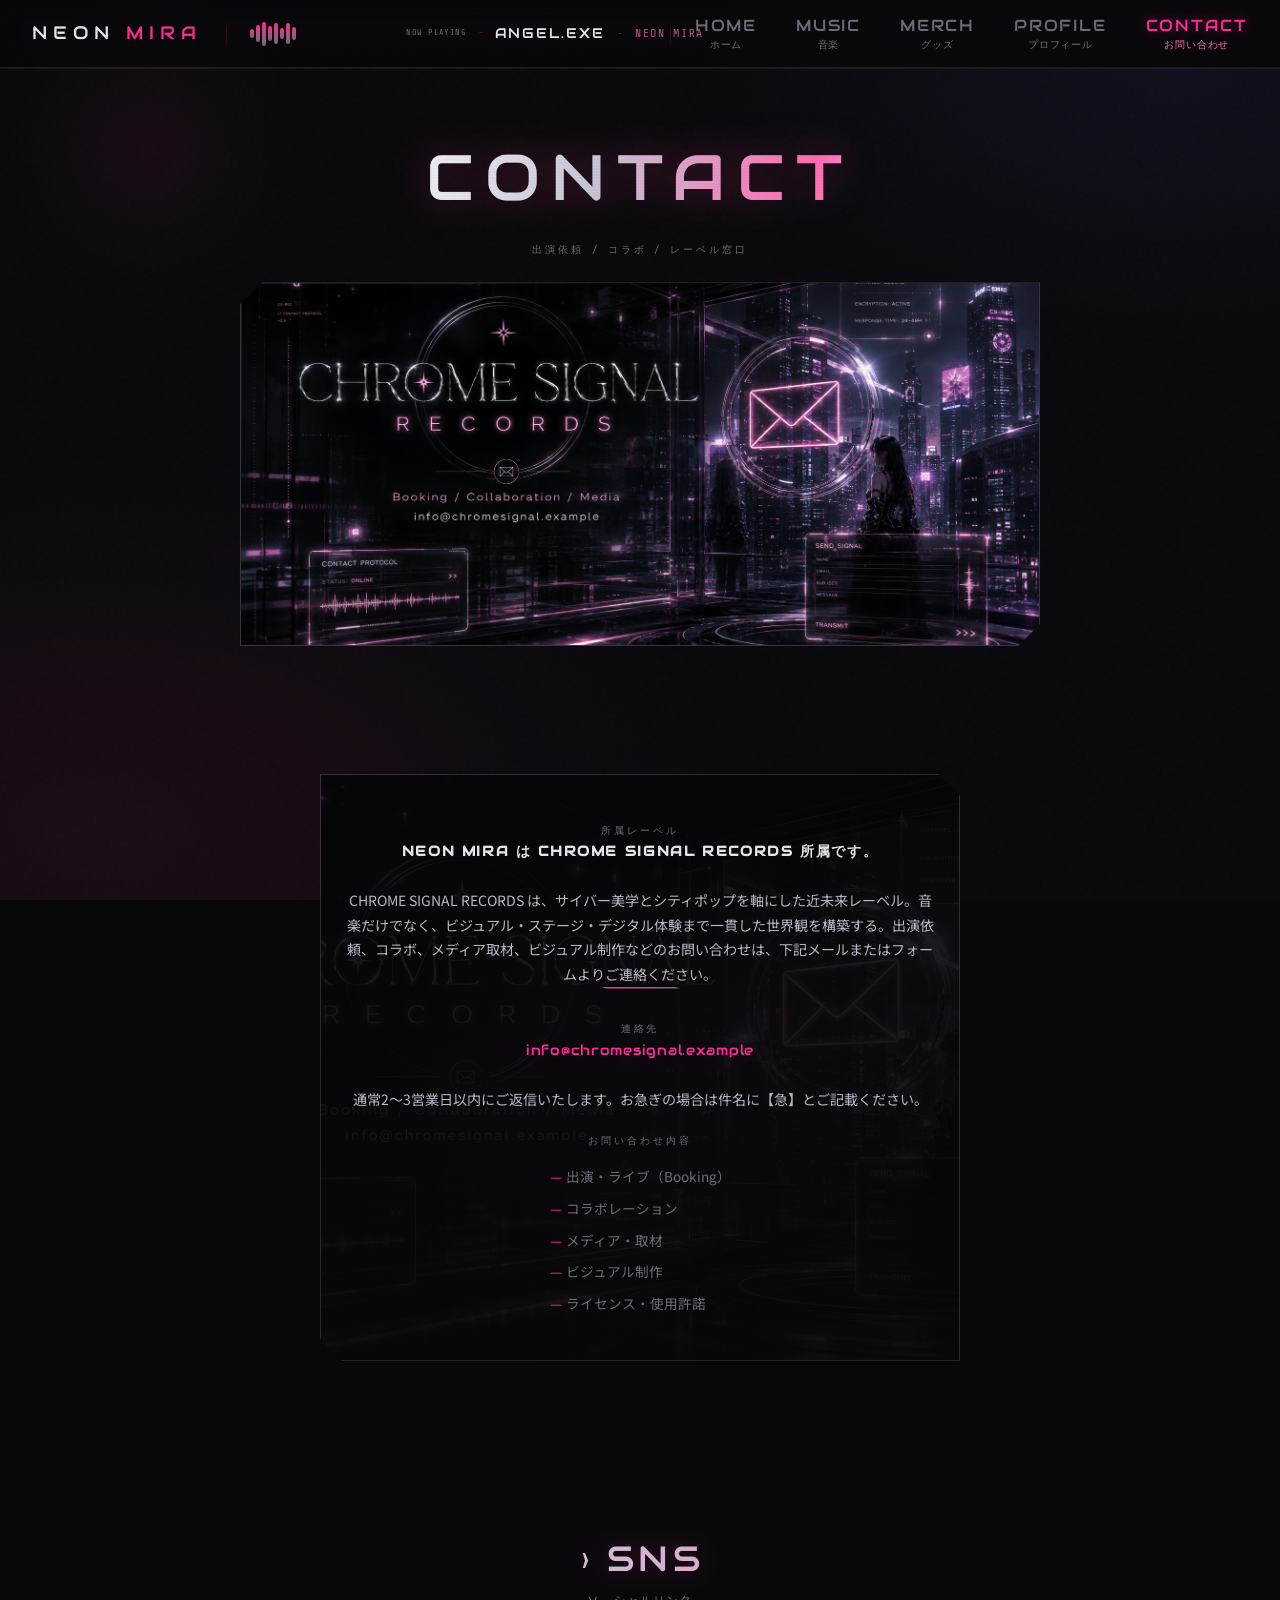
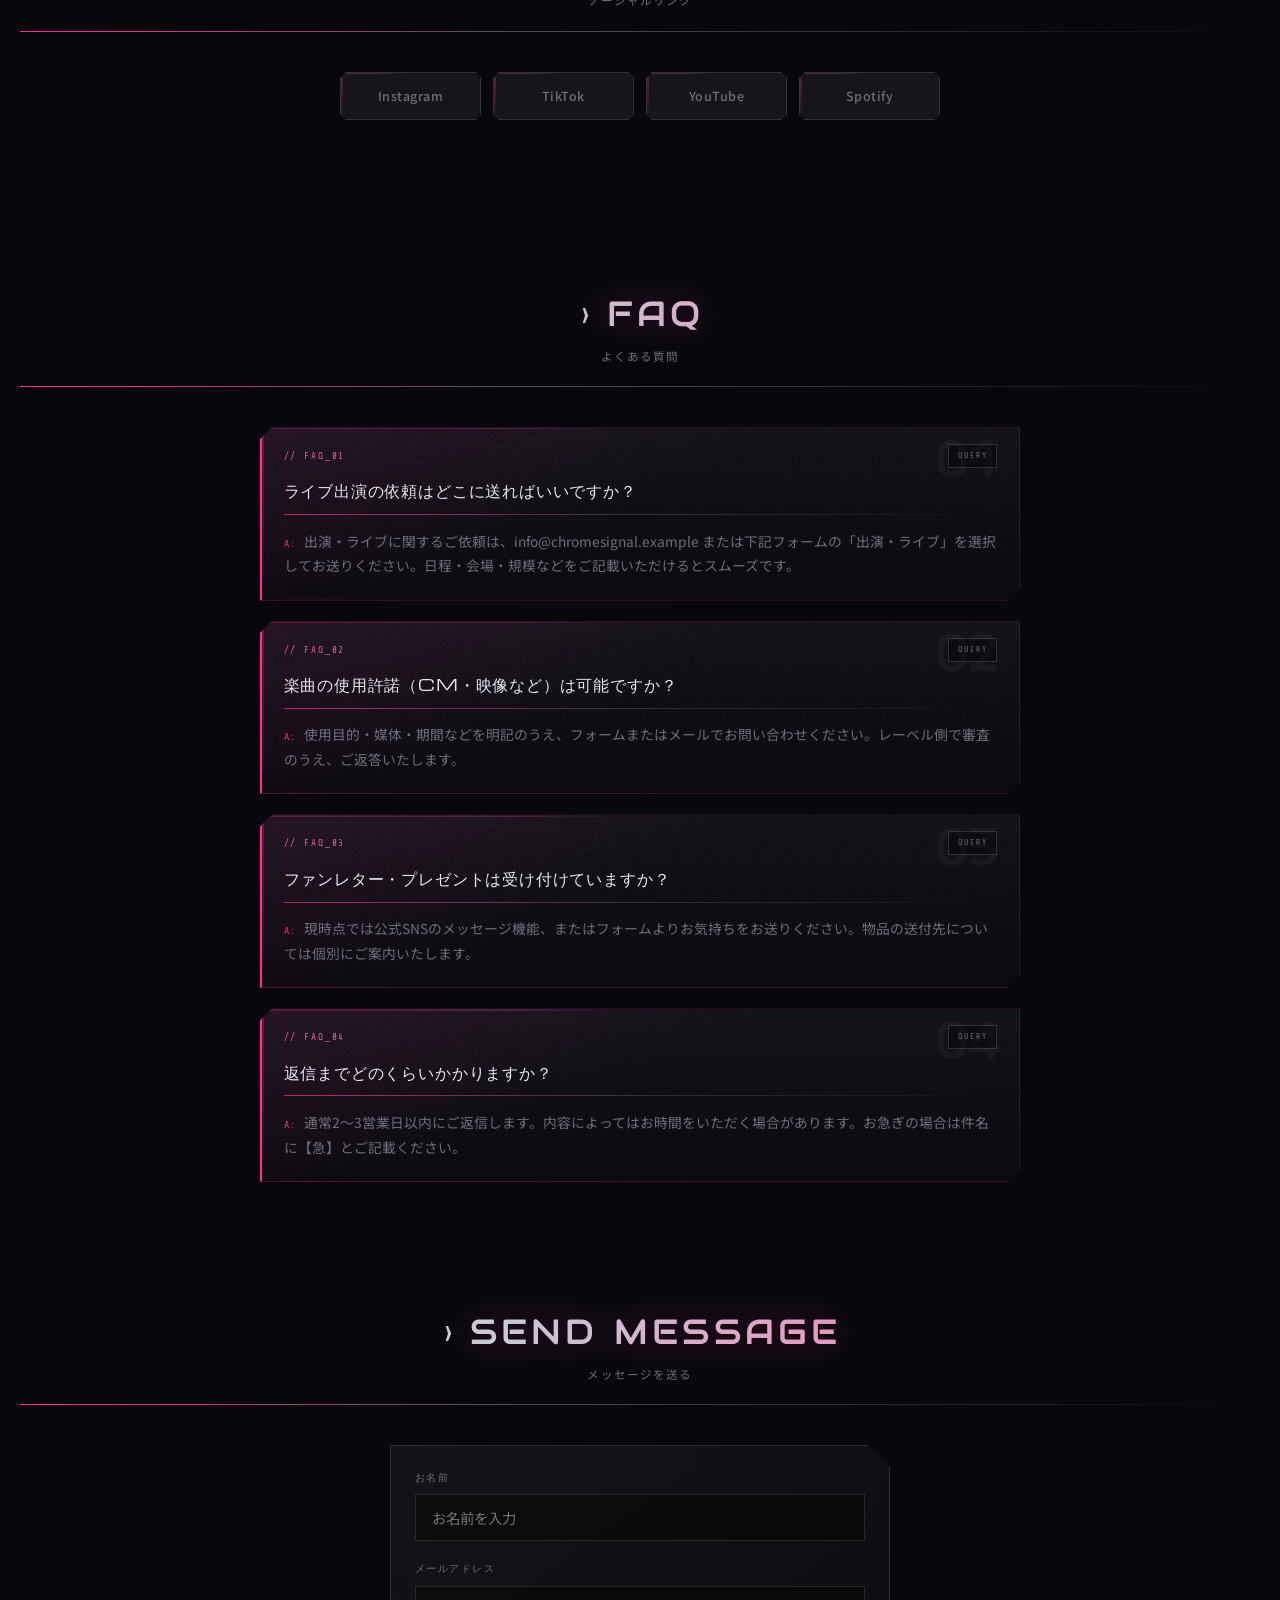
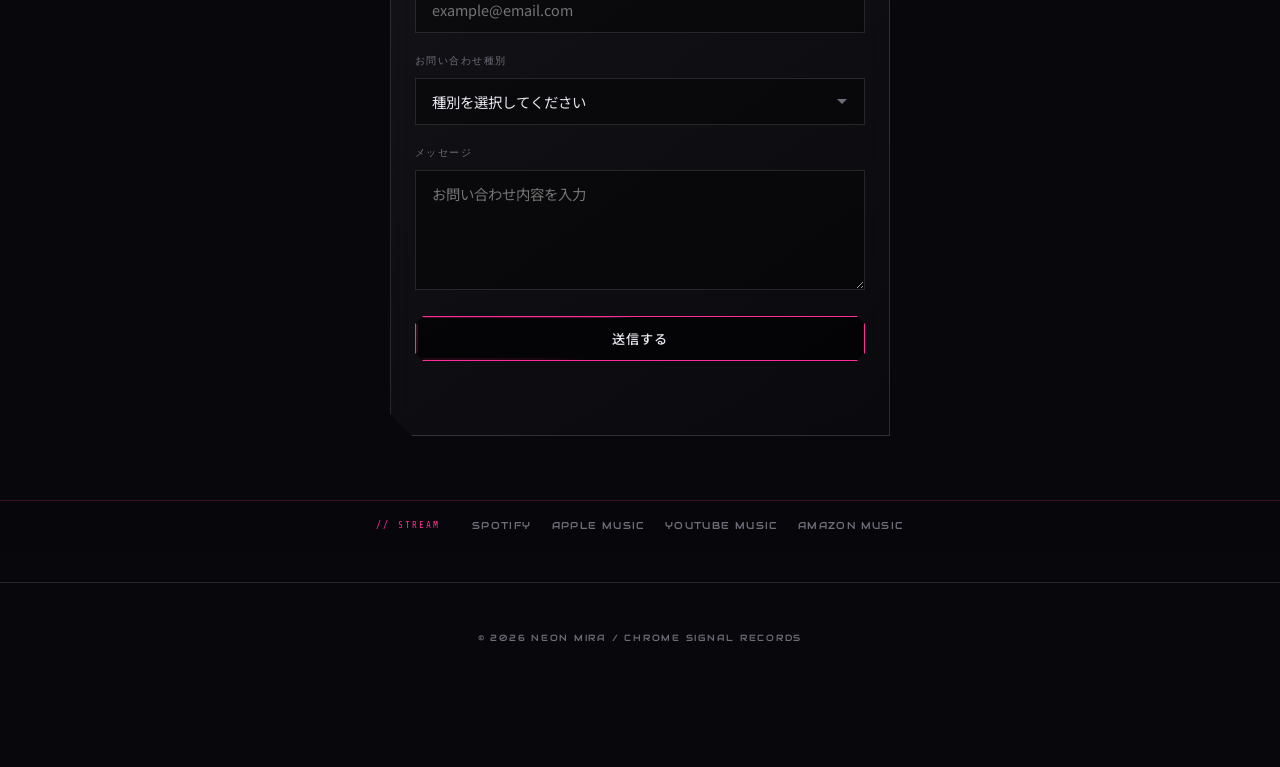
==== commit b48bfce7: "first commit" ====
--- a/contact.html
+++ b/contact.html
@@ -19,7 +19,7 @@
   <link href="https://fonts.googleapis.com/css2?family=Audiowide&family=M+PLUS+1:wght@400;500;700&family=Michroma&family=Noto+Sans+JP:wght@300;400;500&family=Orbitron:wght@400;500;600&family=Share+Tech+Mono&display=swap" rel="stylesheet">
   <link rel="stylesheet" href="style.css">
 </head>
-<body class="has-sticky-cta">
+<body class="has-sticky-cta has-bottom-nav">
 
   <div class="ambient-bg" aria-hidden="true"></div>
   <div class="scanlines" aria-hidden="true"></div>
@@ -46,10 +46,11 @@
       </span>
     </a>
     <nav class="header-nav" aria-label="メインナビゲーション">
-      <a href="index.html">Home</a>
-      <a href="music.html">Music</a>
-      <a href="profile.html">Profile</a>
-      <a href="contact.html">Contact</a>
+      <a href="index.html"><span class="nav-link__en">Home</span><span class="nav-link__ja">ホーム</span></a>
+      <a href="music.html"><span class="nav-link__en">Music</span><span class="nav-link__ja">音楽</span></a>
+      <a href="merch.html"><span class="nav-link__en">Merch</span><span class="nav-link__ja">グッズ</span></a>
+      <a href="profile.html"><span class="nav-link__en">Profile</span><span class="nav-link__ja">プロフィール</span></a>
+      <a href="contact.html"><span class="nav-link__en">Contact</span><span class="nav-link__ja">お問い合わせ</span></a>
     </nav>
     <button type="button" class="menu-toggle" aria-expanded="false" aria-controls="mobile-menu" aria-label="メニューを開く">
       <span class="menu-toggle__bar" aria-hidden="true"></span>
@@ -65,10 +66,11 @@
     <div class="mobile-menu__inner">
       <p class="mobile-menu__tag">// NAV</p>
       <nav class="mobile-menu__nav" aria-label="モバイルナビゲーション">
-        <a href="index.html">Home</a>
-        <a href="music.html">Music</a>
-        <a href="profile.html">Profile</a>
-        <a href="contact.html">Contact</a>
+        <a href="index.html"><span class="nav-link__en">Home</span><span class="nav-link__ja">ホーム</span></a>
+        <a href="music.html"><span class="nav-link__en">Music</span><span class="nav-link__ja">音楽</span></a>
+        <a href="merch.html"><span class="nav-link__en">Merch</span><span class="nav-link__ja">グッズ</span></a>
+        <a href="profile.html"><span class="nav-link__en">Profile</span><span class="nav-link__ja">プロフィール</span></a>
+        <a href="contact.html"><span class="nav-link__en">Contact</span><span class="nav-link__ja">お問い合わせ</span></a>
       </nav>
     </div>
   </div>
@@ -250,6 +252,14 @@
     Listen — Angel.exe
   </a>
 
+  <nav class="bottom-nav" aria-label="モバイル下部ナビゲーション">
+    <a href="index.html">Home</a>
+    <a href="music.html">Music</a>
+    <a href="merch.html">Merch</a>
+    <a href="profile.html">Profile</a>
+    <a href="contact.html">Contact</a>
+  </nav>
+
   <footer class="site-footer">
     <div class="container">
       <p>&copy; 2026 NEON MIRA / CHROME SIGNAL RECORDS</p>
--- a/style.css
+++ b/style.css
@@ -142,6 +142,7 @@
 .hover-border,
 .btn::after,
 .sns-link::after,
+.merch-all-btn::after,
 .player-btn::after,
 .glass-card:not(.track-card):not(.concept-card):not(.news-item):not(.faq-item):not(.feature-card):not(.media-card)::after,
 .music-player::after,
@@ -164,6 +165,8 @@
 .btn:focus-visible::after,
 .sns-link:hover::after,
 .sns-link:focus-visible::after,
+.merch-all-btn:hover::after,
+.merch-all-btn:focus-visible::after,
 .player-btn:hover::after,
 .player-btn:focus-visible::after,
 .player-btn.playing::after,
@@ -938,13 +941,12 @@
 }
 
 .mobile-menu__nav a {
-  font-family: var(--font-display);
-  font-size: clamp(1.85rem, 9vw, 2.6rem);
-  font-weight: 400;
-  letter-spacing: 0.1em;
-  text-transform: uppercase;
+  display: flex;
+  flex-direction: column;
+  gap: 0.3rem;
+  text-decoration: none;
   color: var(--silver-dim);
-  padding: 0.75rem 0;
+  padding: 0.85rem 0;
   border-bottom: 1px solid rgba(255, 255, 255, 0.06);
   opacity: 0;
   transform: translateY(16px);
@@ -955,6 +957,26 @@
     transform 0.4s ease;
 }
 
+.mobile-menu__nav .nav-link__en {
+  font-family: var(--font-display);
+  font-size: clamp(1.85rem, 9vw, 2.6rem);
+  font-weight: 400;
+  letter-spacing: 0.1em;
+  text-transform: uppercase;
+  line-height: 1.1;
+  transition: color 0.25s ease, text-shadow 0.25s ease;
+}
+
+.mobile-menu__nav .nav-link__ja {
+  font-family: var(--font-mono);
+  font-size: clamp(0.65rem, 3.2vw, 0.82rem);
+  font-weight: 400;
+  letter-spacing: 0.1em;
+  color: rgba(184, 184, 196, 0.55);
+  line-height: 1.2;
+  transition: color 0.25s ease;
+}
+
 .mobile-menu.is-open .mobile-menu__nav a {
   opacity: 1;
   transform: translateY(0);
@@ -964,12 +986,19 @@
 .mobile-menu.is-open .mobile-menu__nav a:nth-child(2) { transition-delay: 0.26s; }
 .mobile-menu.is-open .mobile-menu__nav a:nth-child(3) { transition-delay: 0.34s; }
 .mobile-menu.is-open .mobile-menu__nav a:nth-child(4) { transition-delay: 0.42s; }
-
-.mobile-menu__nav a.active,
-.mobile-menu__nav a:hover,
-.mobile-menu__nav a:focus-visible {
+.mobile-menu.is-open .mobile-menu__nav a:nth-child(5) { transition-delay: 0.50s; }
+
+.mobile-menu__nav a.active .nav-link__en,
+.mobile-menu__nav a:hover .nav-link__en,
+.mobile-menu__nav a:focus-visible .nav-link__en {
   color: var(--silver-bright);
   text-shadow: 0 0 20px var(--pink-glow);
+}
+
+.mobile-menu__nav a.active .nav-link__ja,
+.mobile-menu__nav a:hover .nav-link__ja,
+.mobile-menu__nav a:focus-visible .nav-link__ja {
+  color: var(--pink-soft);
 }
 
 body.menu-open {
@@ -986,7 +1015,7 @@
     display: grid;
     grid-template-columns: auto minmax(320px, 1fr) auto;
     align-items: center;
-    height: 60px;
+    height: 68px;
     padding: 0 2rem;
     gap: 1.5rem;
     justify-content: initial;
@@ -1128,23 +1157,64 @@
 
   .header-nav {
     display: flex;
-    gap: 2.25rem;
+    gap: 2rem;
     justify-self: end;
+    align-items: flex-end;
   }
 
   .header-nav a {
-    font-family: var(--font-body);
-    font-size: 0.88rem;
-    font-weight: 500;
-    letter-spacing: 0.08em;
+    display: flex;
+    flex-direction: column;
+    align-items: center;
+    gap: 0.22rem;
+    text-align: center;
+    line-height: 1.2;
+    text-decoration: none;
+    transition: color var(--transition), text-shadow var(--transition);
+  }
+
+  .header-nav .nav-link__en {
+    font-family: var(--font-display);
+    font-size: 0.95rem;
+    font-weight: 400;
+    letter-spacing: 0.12em;
+    text-transform: uppercase;
     color: var(--silver-dim);
     transition: color var(--transition), text-shadow var(--transition);
   }
 
-  .header-nav a:hover,
-  .header-nav a.active {
+  .header-nav .nav-link__ja {
+    font-family: var(--font-mono);
+    font-size: 0.58rem;
+    font-weight: 400;
+    letter-spacing: 0.08em;
+    color: rgba(184, 184, 196, 0.6);
+    transition: color var(--transition);
+  }
+
+  .header-nav a:hover .nav-link__en,
+  .header-nav a.active .nav-link__en {
     color: var(--pink);
     text-shadow: 0 0 12px var(--pink-glow);
+  }
+
+  .header-nav a:hover .nav-link__ja,
+  .header-nav a.active .nav-link__ja {
+    color: var(--pink-soft);
+  }
+}
+
+@media (min-width: 1024px) {
+  .header-nav {
+    gap: 2.4rem;
+  }
+
+  .header-nav .nav-link__en {
+    font-size: 1rem;
+  }
+
+  .header-nav .nav-link__ja {
+    font-size: 0.62rem;
   }
 }
 
@@ -3980,6 +4050,18 @@
   padding-bottom: 4.5rem;
 }
 
+body.has-bottom-nav {
+  padding-bottom: calc(3.5rem + env(safe-area-inset-bottom, 0px));
+}
+
+body.has-sticky-cta.has-bottom-nav {
+  padding-bottom: calc(6.5rem + env(safe-area-inset-bottom, 0px));
+}
+
+body.has-bottom-nav .sticky-cta {
+  bottom: calc(3.75rem + env(safe-area-inset-bottom, 0px));
+}
+
 /* --- Global mini player (index) --- */
 .music-player--global {
   margin-top: 2rem;
@@ -4507,6 +4589,215 @@
   color: var(--silver-dim);
 }
 
+.merch-item--clickable {
+  cursor: pointer;
+}
+
+.merch-item--clickable:focus-visible {
+  outline: 1px solid var(--pink);
+  outline-offset: 2px;
+}
+
+/* --- Merch Preview Modal --- */
+.merch-modal {
+  position: fixed;
+  inset: 0;
+  z-index: 300;
+  display: flex;
+  align-items: center;
+  justify-content: center;
+  padding: 1.25rem;
+  visibility: hidden;
+  opacity: 0;
+  transition: opacity 0.3s ease, visibility 0.3s ease;
+}
+
+.merch-modal.is-open {
+  visibility: visible;
+  opacity: 1;
+}
+
+.merch-modal__backdrop {
+  position: absolute;
+  inset: 0;
+  background: rgba(4, 4, 8, 0.88);
+  backdrop-filter: blur(8px);
+  -webkit-backdrop-filter: blur(8px);
+}
+
+.merch-modal__panel {
+  position: relative;
+  z-index: 1;
+  width: min(720px, 100%);
+  max-height: 90vh;
+  overflow-y: auto;
+  padding: 1.5rem;
+  background: linear-gradient(160deg, rgba(18, 18, 26, 0.98), rgba(8, 8, 12, 0.99));
+  border: 1px solid rgba(255, 45, 149, 0.25);
+  border-left: 2px solid var(--pink);
+  clip-path: polygon(12px 0, 100% 0, 100% calc(100% - 12px), calc(100% - 12px) 100%, 0 100%, 0 12px);
+}
+
+.merch-modal__bar {
+  display: flex;
+  justify-content: space-between;
+  align-items: center;
+  margin-bottom: 1.25rem;
+}
+
+.merch-modal__tag {
+  font-family: var(--font-mono);
+  font-size: 0.58rem;
+  letter-spacing: 0.2em;
+  color: var(--pink);
+}
+
+.merch-modal__close {
+  font-family: var(--font-mono);
+  font-size: 1.25rem;
+  line-height: 1;
+  color: var(--silver-bright);
+  background: none;
+  border: none;
+  cursor: pointer;
+  padding: 0.25rem;
+}
+
+.merch-modal__content {
+  display: grid;
+  gap: 1.5rem;
+  align-items: center;
+}
+
+@media (min-width: 640px) {
+  .merch-modal__content {
+    grid-template-columns: 1fr 1fr;
+    gap: 2rem;
+  }
+}
+
+.merch-modal__visual {
+  overflow: hidden;
+  border: 1px solid rgba(184, 184, 196, 0.25);
+  clip-path: polygon(10px 0, 100% 0, 100% calc(100% - 10px), calc(100% - 10px) 100%, 0 100%, 0 10px);
+}
+
+.merch-modal__visual img {
+  width: 100%;
+  height: auto;
+  display: block;
+}
+
+.merch-modal__num {
+  font-family: var(--font-mono);
+  font-size: 0.55rem;
+  letter-spacing: 0.18em;
+  color: var(--pink);
+  margin-bottom: 0.5rem;
+}
+
+.merch-modal__title {
+  font-family: var(--font-y2k);
+  font-size: 1.1rem;
+  letter-spacing: 0.08em;
+  color: var(--silver-bright);
+  margin-bottom: 0.75rem;
+  line-height: 1.4;
+}
+
+.merch-modal__price {
+  font-family: var(--font-mono);
+  font-size: 0.9rem;
+  letter-spacing: 0.06em;
+  color: var(--pink-soft);
+  margin-bottom: 1rem;
+}
+
+.merch-modal__desc {
+  font-size: 0.88rem;
+  line-height: 1.75;
+  color: var(--silver-dim);
+}
+
+@media (min-width: 768px) {
+  .merch-modal {
+    padding: 2rem;
+  }
+
+  .merch-modal__panel {
+    width: min(920px, 100%);
+    padding: 2rem 2.25rem;
+    clip-path: polygon(16px 0, 100% 0, 100% calc(100% - 16px), calc(100% - 16px) 100%, 0 100%, 0 16px);
+  }
+
+  .merch-modal__content {
+    grid-template-columns: 1.15fr 0.85fr;
+    gap: 2.5rem;
+  }
+
+  .merch-modal__visual {
+    clip-path: polygon(14px 0, 100% 0, 100% calc(100% - 14px), calc(100% - 14px) 100%, 0 100%, 0 14px);
+  }
+
+  .merch-modal__title {
+    font-size: 1.35rem;
+  }
+
+  .merch-modal__price {
+    font-size: 1.05rem;
+  }
+
+  .merch-modal__desc {
+    font-size: 0.95rem;
+  }
+}
+
+@media (min-width: 1024px) {
+  .merch-modal__panel {
+    width: min(1080px, 96vw);
+    padding: 2.5rem 2.75rem;
+    max-height: 92vh;
+  }
+
+  .merch-modal__content {
+    grid-template-columns: 1.25fr 0.75fr;
+    gap: 3rem;
+    align-items: center;
+  }
+
+  .merch-modal__bar {
+    margin-bottom: 1.75rem;
+  }
+
+  .merch-modal__tag {
+    font-size: 0.65rem;
+  }
+
+  .merch-modal__title {
+    font-size: 1.55rem;
+    margin-bottom: 1rem;
+  }
+
+  .merch-modal__price {
+    font-size: 1.15rem;
+    margin-bottom: 1.25rem;
+  }
+
+  .merch-modal__desc {
+    font-size: 1rem;
+    line-height: 1.8;
+  }
+
+  .merch-modal__num {
+    font-size: 0.62rem;
+    margin-bottom: 0.65rem;
+  }
+}
+
+body.merch-open {
+  overflow: hidden;
+}
+
 /* --- Gallery --- */
 .gallery-grid {
   display: grid;
@@ -4568,3 +4859,623 @@
   }
 }
 
+/* --- Bottom Nav (mobile) --- */
+.bottom-nav {
+  display: flex;
+  position: fixed;
+  bottom: 0;
+  left: 0;
+  right: 0;
+  z-index: 85;
+  background: rgba(8, 8, 12, 0.96);
+  border-top: 1px solid rgba(255, 45, 149, 0.22);
+  padding: 0.35rem 0.15rem calc(0.35rem + env(safe-area-inset-bottom, 0px));
+  backdrop-filter: blur(14px);
+  -webkit-backdrop-filter: blur(14px);
+}
+
+.bottom-nav a {
+  flex: 1;
+  min-width: 0;
+  text-align: center;
+  padding: 0.35rem 0.1rem;
+  font-family: var(--font-display);
+  font-size: 0.52rem;
+  letter-spacing: 0.05em;
+  text-transform: uppercase;
+  color: var(--silver-dim);
+  transition: color var(--transition), text-shadow var(--transition);
+}
+
+.bottom-nav a.active,
+.bottom-nav a:hover,
+.bottom-nav a:focus-visible {
+  color: var(--pink-soft);
+  text-shadow: 0 0 10px var(--pink-glow);
+}
+
+@media (min-width: 768px) {
+  .bottom-nav {
+    display: none;
+  }
+
+  body.has-bottom-nav {
+    padding-bottom: 0;
+  }
+
+  body.has-sticky-cta.has-bottom-nav {
+    padding-bottom: 4.5rem;
+  }
+
+  body.has-bottom-nav .sticky-cta {
+    bottom: 1rem;
+  }
+}
+
+.merch-all-cta {
+  display: flex;
+  justify-content: center;
+  margin-top: 2.75rem;
+}
+
+.merch-all-btn {
+  display: inline-flex;
+  align-items: center;
+  gap: 1.25rem;
+  width: min(100%, 26rem);
+  padding: 1.1rem 1.35rem 1.1rem 1.5rem;
+  text-decoration: none;
+  color: var(--silver-bright);
+  background:
+    linear-gradient(135deg, rgba(255, 45, 149, 0.06) 0%, transparent 55%),
+    rgba(0, 0, 0, 0.62);
+  border: 1px solid rgba(184, 184, 196, 0.22);
+  border-radius: 0;
+  clip-path: polygon(
+    10px 0, calc(100% - 10px) 0, 100% 10px,
+    100% calc(100% - 10px), calc(100% - 10px) 100%, 10px 100%,
+    0 calc(100% - 10px), 0 10px
+  );
+  position: relative;
+  overflow: hidden;
+  isolation: isolate;
+  --border-angle: 0deg;
+  transition:
+    color var(--transition),
+    border-color var(--transition),
+    box-shadow var(--transition),
+    background var(--transition);
+}
+
+.merch-all-btn::before {
+  content: '';
+  position: absolute;
+  inset: 0;
+  background: linear-gradient(90deg, transparent 0%, rgba(255, 45, 149, 0.12) 50%, transparent 100%);
+  transform: translateX(-100%);
+  transition: transform 0.55s ease;
+  z-index: 0;
+  pointer-events: none;
+}
+
+.merch-all-btn::after {
+  content: '';
+  position: absolute;
+  inset: 0;
+  padding: 1.5px;
+  background: conic-gradient(
+    from var(--border-angle),
+    transparent 0deg,
+    transparent 248deg,
+    rgba(255, 45, 149, 0.95) 282deg,
+    rgba(255, 110, 180, 0.8) 302deg,
+    rgba(155, 122, 255, 0.45) 318deg,
+    transparent 342deg,
+    transparent 360deg
+  );
+  -webkit-mask: linear-gradient(#fff 0 0) content-box, linear-gradient(#fff 0 0);
+  -webkit-mask-composite: xor;
+  mask-composite: exclude;
+  pointer-events: none;
+  z-index: 1;
+  clip-path: polygon(
+    10px 0, calc(100% - 10px) 0, 100% 10px,
+    100% calc(100% - 10px), calc(100% - 10px) 100%, 10px 100%,
+    0 calc(100% - 10px), 0 10px
+  );
+}
+
+.merch-all-btn:hover,
+.merch-all-btn:focus-visible {
+  border-color: rgba(255, 45, 149, 0.4);
+  box-shadow: 0 0 24px rgba(255, 45, 149, 0.22), inset 0 0 20px rgba(255, 45, 149, 0.04);
+}
+
+.merch-all-btn:hover::before,
+.merch-all-btn:focus-visible::before {
+  transform: translateX(100%);
+}
+
+.merch-all-btn:hover .merch-all-btn__en,
+.merch-all-btn:focus-visible .merch-all-btn__en {
+  color: var(--pink-soft);
+  text-shadow: 0 0 16px var(--pink-glow);
+}
+
+.merch-all-btn:hover .merch-all-btn__ja,
+.merch-all-btn:focus-visible .merch-all-btn__ja {
+  color: var(--silver-bright);
+}
+
+.merch-all-btn:hover .merch-all-btn__arrow,
+.merch-all-btn:focus-visible .merch-all-btn__arrow {
+  transform: translateX(5px);
+  text-shadow: 0 0 14px var(--pink-glow);
+}
+
+.merch-all-btn__inner {
+  display: flex;
+  flex-direction: column;
+  gap: 0.4rem;
+  flex: 1;
+  position: relative;
+  z-index: 2;
+}
+
+.merch-all-btn__tag {
+  font-family: var(--font-mono);
+  font-size: 0.58rem;
+  letter-spacing: 0.2em;
+  color: var(--pink);
+}
+
+.merch-all-btn__label {
+  display: flex;
+  flex-direction: column;
+  gap: 0.2rem;
+}
+
+.merch-all-btn__en {
+  font-family: var(--font-display);
+  font-size: clamp(0.88rem, 3.8vw, 1.05rem);
+  font-weight: 400;
+  letter-spacing: 0.16em;
+  text-transform: uppercase;
+  line-height: 1.2;
+  transition: color var(--transition), text-shadow var(--transition);
+}
+
+.merch-all-btn__ja {
+  font-family: var(--font-body);
+  font-size: 0.78rem;
+  font-weight: 400;
+  letter-spacing: 0.04em;
+  color: rgba(184, 184, 196, 0.75);
+  transition: color var(--transition);
+}
+
+.merch-all-btn__arrow {
+  flex-shrink: 0;
+  font-family: var(--font-mono);
+  font-size: 1.35rem;
+  line-height: 1;
+  color: var(--pink);
+  text-shadow: 0 0 10px var(--pink-glow);
+  transition: transform var(--transition), text-shadow var(--transition);
+  position: relative;
+  z-index: 2;
+}
+
+@media (min-width: 768px) {
+  .merch-all-cta {
+    margin-top: 3.25rem;
+  }
+
+  .merch-all-btn {
+    width: min(100%, 28rem);
+    padding: 1.2rem 1.5rem 1.2rem 1.65rem;
+  }
+}
+
+/* --- Merch Page --- */
+.page-hero--merch {
+  text-align: center;
+  padding-top: 2.5rem;
+  padding-bottom: 2.5rem;
+  background:
+    radial-gradient(ellipse 80% 60% at 50% 0%, rgba(255, 45, 149, 0.1), transparent 70%),
+    linear-gradient(180deg, rgba(8, 8, 12, 0.2), transparent);
+}
+
+.merch-hero__tag {
+  font-family: var(--font-mono);
+  font-size: 0.58rem;
+  letter-spacing: 0.22em;
+  color: var(--pink);
+  margin-bottom: 0.75rem;
+}
+
+.merch-hero__title {
+  text-shadow: 0 0 28px rgba(255, 45, 149, 0.25);
+  margin-bottom: 0.5rem;
+}
+
+.merch-hero__subtitle {
+  color: var(--pink-soft);
+  margin-bottom: 1.25rem;
+}
+
+.merch-hero__copy {
+  max-width: 40rem;
+  margin: 0 auto 1rem;
+  line-height: 1.8;
+}
+
+.merch-hero__en {
+  font-family: var(--font-display);
+  font-size: 0.72rem;
+  letter-spacing: 0.18em;
+  text-transform: uppercase;
+  color: var(--silver-dim);
+}
+
+.merch-product-visual {
+  background: #f4f4f6;
+  border-radius: var(--radius-md);
+  padding: 0.75rem;
+  margin: 0.85rem 0.85rem 0;
+  overflow: hidden;
+}
+
+.merch-product-visual img {
+  width: 100%;
+  height: auto;
+  display: block;
+  object-fit: contain;
+  border-radius: calc(var(--radius-md) - 4px);
+  transition: transform 0.4s ease;
+}
+
+.merch-product-visual--modal {
+  margin: 0;
+  padding: 1rem;
+}
+
+.merch-product-tag {
+  display: inline-block;
+  font-family: var(--font-mono);
+  font-size: 0.5rem;
+  letter-spacing: 0.14em;
+  text-transform: uppercase;
+  color: var(--pink-soft);
+  background: rgba(255, 45, 149, 0.1);
+  border: 1px solid rgba(255, 45, 149, 0.35);
+  padding: 0.25rem 0.5rem;
+  margin-bottom: 0.5rem;
+}
+
+.merch-product-price {
+  font-family: var(--font-mono);
+  font-size: 0.95rem;
+  letter-spacing: 0.06em;
+  color: var(--pink-soft);
+  margin: 0.4rem 0 0.65rem;
+  text-shadow: 0 0 12px rgba(255, 45, 149, 0.2);
+}
+
+/* Featured */
+.merch-featured {
+  display: grid;
+  gap: 1.25rem;
+}
+
+@media (min-width: 768px) {
+  .merch-featured {
+    grid-template-columns: repeat(2, 1fr);
+    gap: 1.5rem;
+  }
+
+  .merch-featured-card--hero {
+    grid-column: span 1;
+  }
+
+  .merch-featured-card--hero:first-child {
+    grid-row: span 2;
+  }
+}
+
+@media (min-width: 1024px) {
+  .merch-featured {
+    grid-template-columns: 1.2fr 1fr 1fr;
+    grid-template-rows: auto auto;
+    align-items: stretch;
+  }
+
+  .merch-featured-card--hero:first-child {
+    grid-row: 1 / 3;
+    grid-column: 1;
+  }
+}
+
+.merch-featured-card {
+  padding: 0;
+  overflow: hidden;
+  display: flex;
+  flex-direction: column;
+}
+
+.merch-featured-card.glass-card {
+  padding: 0;
+}
+
+.merch-featured-card__body {
+  padding: 1rem 1.1rem 1.25rem;
+  text-align: left;
+  flex: 1;
+  display: flex;
+  flex-direction: column;
+}
+
+.merch-featured-card__name {
+  font-family: var(--font-display);
+  font-size: 0.95rem;
+  letter-spacing: 0.06em;
+  line-height: 1.4;
+  color: var(--silver-bright);
+  margin-bottom: 0.25rem;
+}
+
+.merch-featured-card__desc {
+  font-size: 0.82rem;
+  line-height: 1.65;
+  color: var(--silver-dim);
+  margin-bottom: 1rem;
+  flex: 1;
+}
+
+.merch-featured-card--hero .merch-product-visual {
+  margin: 1rem 1rem 0;
+  padding: 1rem;
+}
+
+.merch-featured-card--hero .merch-featured-card__name {
+  font-size: 1.05rem;
+}
+
+.merch-featured-card:hover .merch-product-visual img,
+.merch-product-card:hover .merch-product-visual img {
+  transform: scale(1.04);
+}
+
+.merch-featured-card:hover,
+.merch-product-card:hover {
+  border-color: rgba(255, 45, 149, 0.45);
+  box-shadow: 0 0 24px rgba(255, 45, 149, 0.12);
+}
+
+/* Filter */
+.merch-filter {
+  display: flex;
+  flex-wrap: wrap;
+  gap: 0.5rem;
+  justify-content: center;
+  margin-bottom: 1.5rem;
+}
+
+.merch-filter__btn {
+  font-family: var(--font-mono);
+  font-size: 0.55rem;
+  letter-spacing: 0.14em;
+  color: var(--silver-dim);
+  background: rgba(255, 255, 255, 0.04);
+  border: 1px solid rgba(184, 184, 196, 0.2);
+  padding: 0.45rem 0.7rem;
+  cursor: pointer;
+  transition: color var(--transition), border-color var(--transition), box-shadow var(--transition), background var(--transition);
+}
+
+.merch-filter__btn:hover,
+.merch-filter__btn:focus-visible {
+  color: var(--silver-bright);
+  border-color: rgba(255, 45, 149, 0.35);
+}
+
+.merch-filter__btn.is-active {
+  color: var(--pink-soft);
+  background: rgba(255, 45, 149, 0.12);
+  border-color: rgba(255, 45, 149, 0.55);
+  box-shadow: 0 0 14px var(--pink-glow);
+}
+
+/* Shop Grid */
+.merch-shop-grid {
+  display: grid;
+  grid-template-columns: repeat(2, 1fr);
+  gap: 1rem;
+}
+
+@media (min-width: 640px) {
+  .merch-shop-grid {
+    grid-template-columns: repeat(3, 1fr);
+    gap: 1.25rem;
+  }
+}
+
+@media (min-width: 1024px) {
+  .merch-shop-grid {
+    grid-template-columns: repeat(4, 1fr);
+  }
+}
+
+.merch-product-card {
+  padding: 0;
+  overflow: hidden;
+  display: flex;
+  flex-direction: column;
+}
+
+.merch-product-card.glass-card {
+  padding: 0;
+}
+
+.merch-product-card.is-hidden {
+  display: none;
+}
+
+.merch-product-card__body {
+  padding: 0.85rem 0.85rem 1rem;
+  text-align: left;
+  flex: 1;
+  display: flex;
+  flex-direction: column;
+}
+
+.merch-product-name {
+  font-family: var(--font-display);
+  font-size: 0.78rem;
+  letter-spacing: 0.05em;
+  line-height: 1.4;
+  color: var(--silver-bright);
+  margin-bottom: 0.25rem;
+}
+
+.merch-product-cat {
+  font-family: var(--font-mono);
+  font-size: 0.48rem;
+  letter-spacing: 0.12em;
+  text-transform: uppercase;
+  color: var(--silver-dim);
+  margin-bottom: 0.35rem;
+}
+
+.merch-product-desc {
+  font-size: 0.72rem;
+  line-height: 1.6;
+  color: var(--silver-dim);
+  margin-bottom: 0.85rem;
+  flex: 1;
+}
+
+.merch-card-actions {
+  display: flex;
+  flex-direction: row;
+  flex-wrap: wrap;
+  gap: 0.5rem;
+  margin-top: auto;
+  width: 100%;
+}
+
+.merch-card-actions .btn {
+  flex: 1 1 calc(50% - 0.25rem);
+  min-width: 0;
+  justify-content: center;
+  font-size: 0.52rem;
+  padding: 0.55rem 0.4rem;
+  letter-spacing: 0.08em;
+}
+
+.merch-cart-btn,
+.merch-view-btn {
+  margin-top: 0;
+}
+
+.merch-cart-btn__icon {
+  display: none;
+  flex-shrink: 0;
+}
+
+.merch-cart-btn__text {
+  display: inline;
+}
+
+@media (max-width: 767px) {
+  .merch-cart-btn__icon {
+    display: block;
+  }
+
+  .merch-cart-btn__text {
+    display: none;
+  }
+
+  .merch-cart-btn {
+    flex: 0 0 2.75rem;
+    padding: 0.55rem;
+  }
+
+  .merch-view-btn {
+    flex: 1 1 auto;
+  }
+}
+
+/* Notice & CTA */
+.merch-notice {
+  max-width: 760px;
+  margin: 0 auto;
+  padding: 1.5rem;
+  position: relative;
+}
+
+.merch-notice__title {
+  margin-bottom: 1rem;
+}
+
+.merch-notice__body p {
+  font-size: 0.88rem;
+  line-height: 1.75;
+  color: var(--silver-dim);
+  margin-bottom: 0.75rem;
+}
+
+.merch-notice__body p:last-child {
+  margin-bottom: 0;
+}
+
+.merch-cta {
+  display: flex;
+  flex-direction: column;
+  align-items: center;
+  gap: 0.75rem;
+}
+
+@media (min-width: 480px) {
+  .merch-cta {
+    flex-direction: row;
+    justify-content: center;
+    gap: 1rem;
+  }
+}
+
+/* Toast */
+.merch-toast {
+  position: fixed;
+  bottom: calc(4.25rem + env(safe-area-inset-bottom, 0px));
+  left: 50%;
+  transform: translateX(-50%) translateY(12px);
+  z-index: 200;
+  padding: 0.65rem 1.1rem;
+  font-family: var(--font-mono);
+  font-size: 0.62rem;
+  letter-spacing: 0.1em;
+  color: var(--silver-bright);
+  background: rgba(8, 8, 12, 0.94);
+  border: 1px solid rgba(255, 45, 149, 0.45);
+  box-shadow: 0 4px 20px rgba(0, 0, 0, 0.45), 0 0 16px rgba(255, 45, 149, 0.15);
+  opacity: 0;
+  visibility: hidden;
+  transition: opacity 0.25s ease, transform 0.25s ease, visibility 0.25s ease;
+  pointer-events: none;
+  white-space: nowrap;
+}
+
+.merch-toast.is-visible {
+  opacity: 1;
+  visibility: visible;
+  transform: translateX(-50%) translateY(0);
+}
+
+@media (min-width: 768px) {
+  .merch-toast {
+    bottom: 2rem;
+  }
+}
+
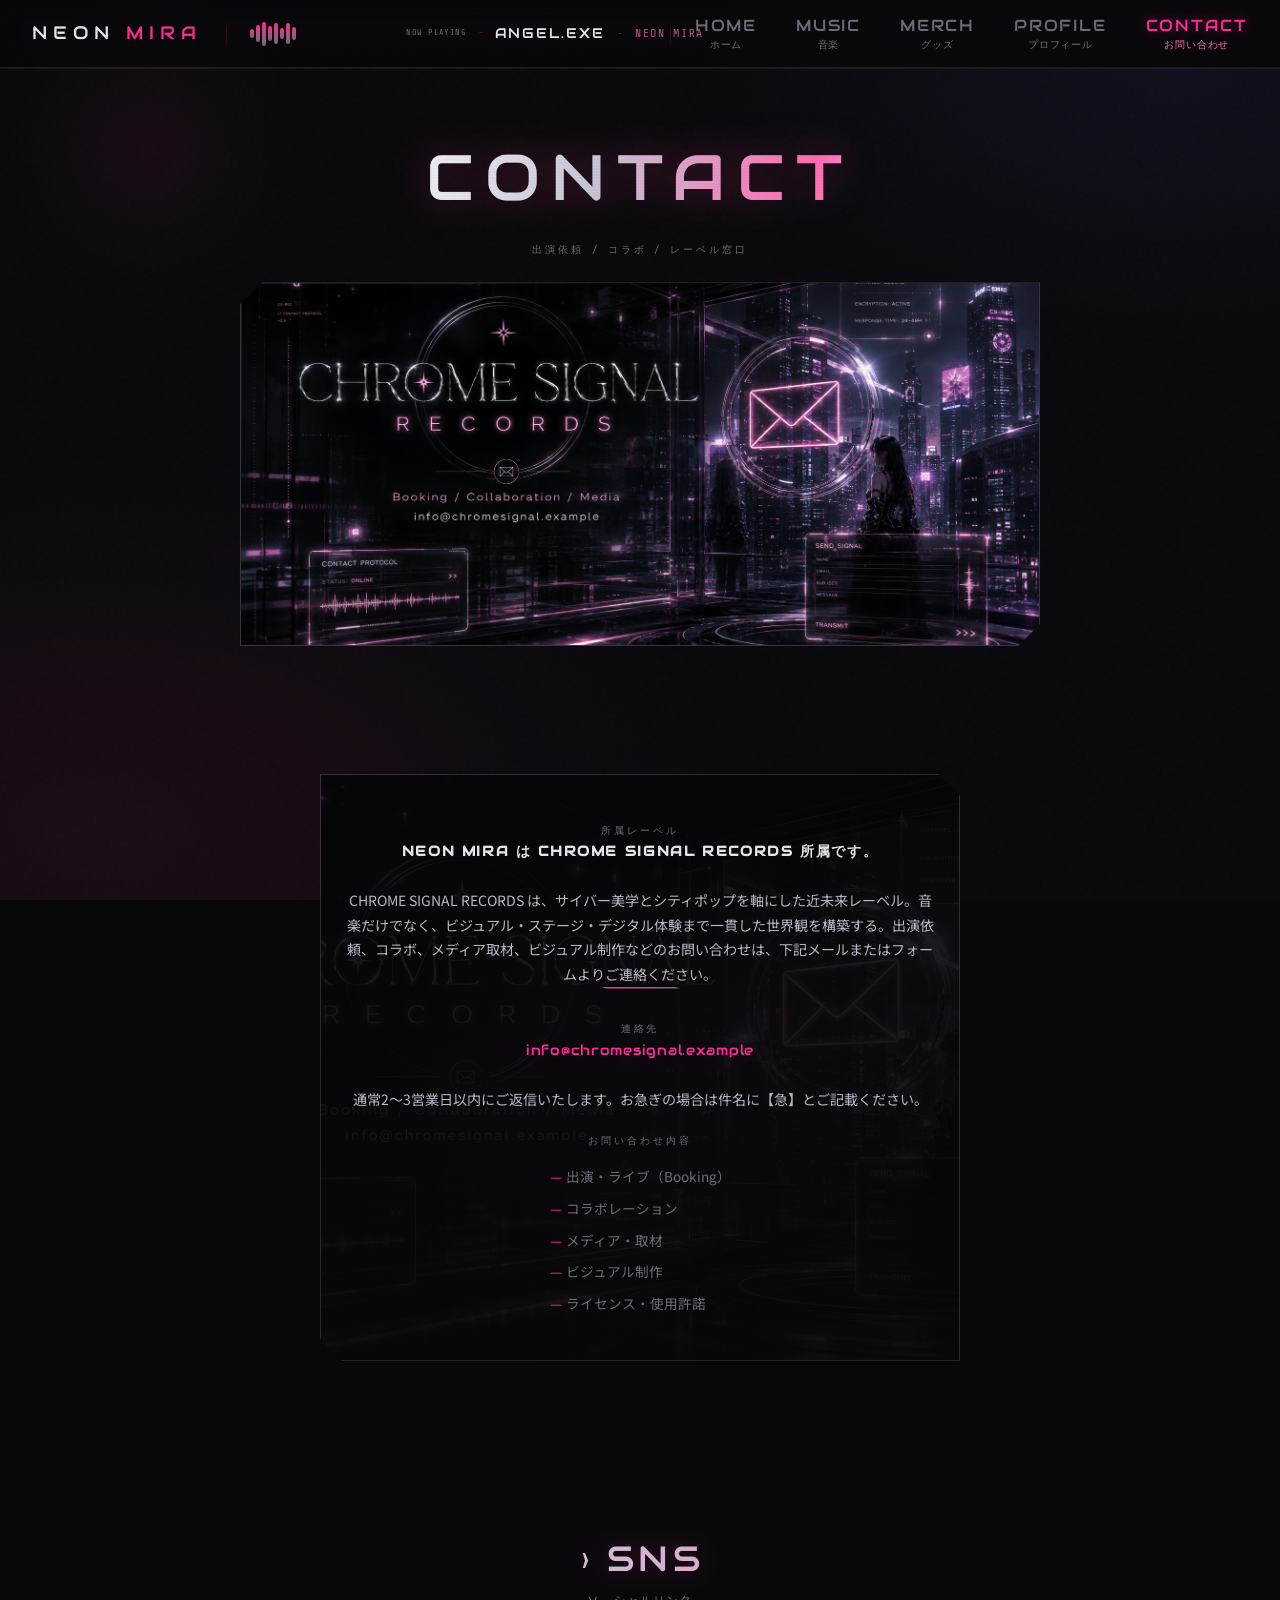
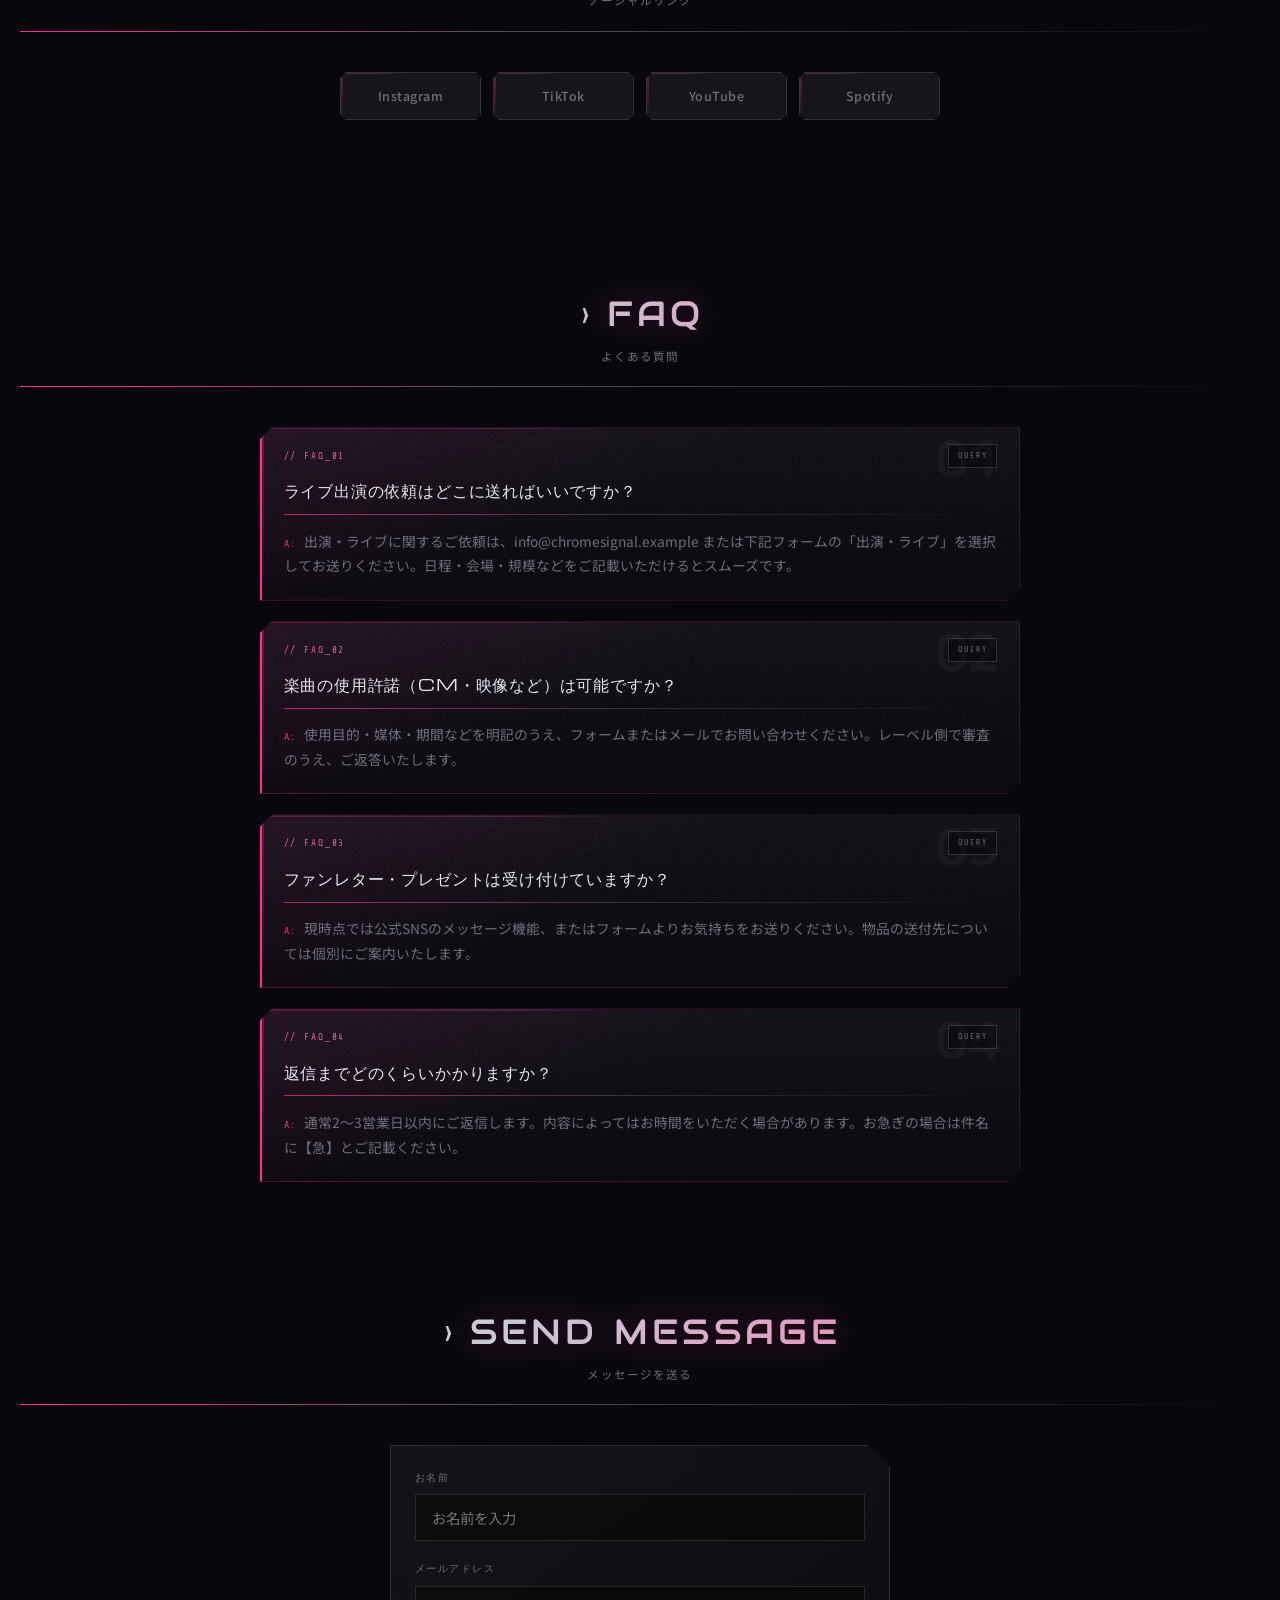
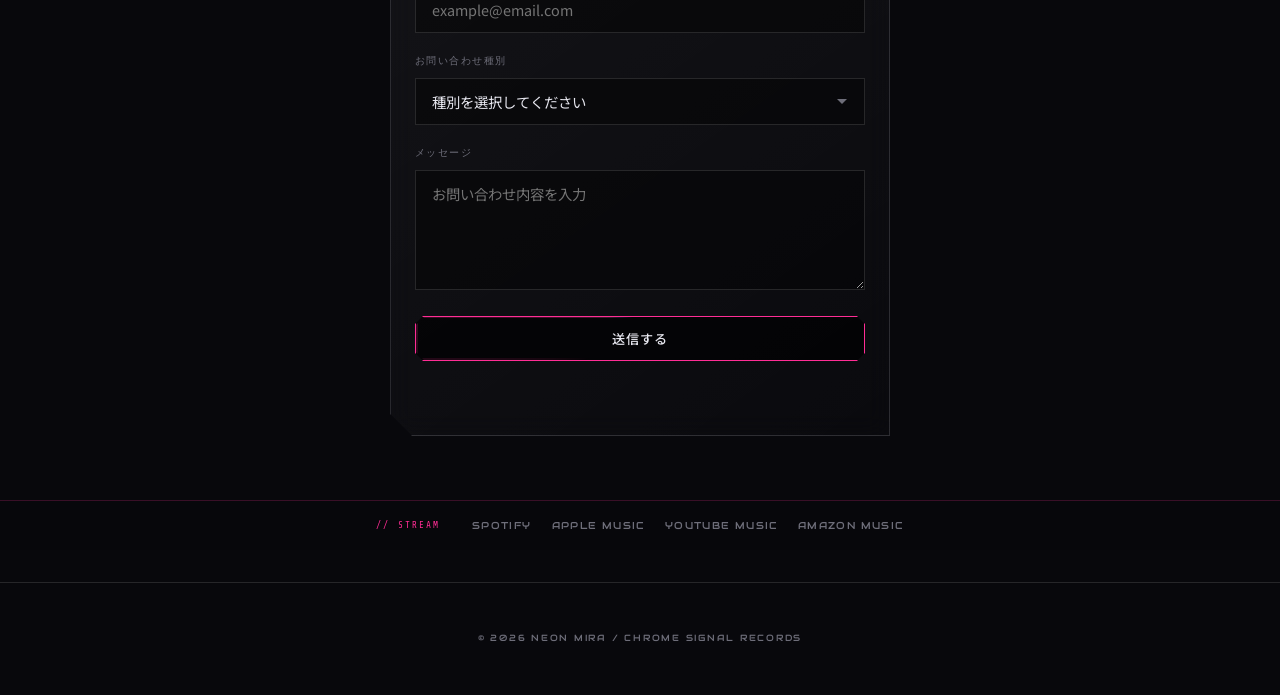
==== commit 740ecd43: "update" ====
--- a/contact.html
+++ b/contact.html
@@ -19,7 +19,7 @@
   <link href="https://fonts.googleapis.com/css2?family=Audiowide&family=M+PLUS+1:wght@400;500;700&family=Michroma&family=Noto+Sans+JP:wght@300;400;500&family=Orbitron:wght@400;500;600&family=Share+Tech+Mono&display=swap" rel="stylesheet">
   <link rel="stylesheet" href="style.css">
 </head>
-<body class="has-sticky-cta has-bottom-nav">
+<body>
 
   <div class="ambient-bg" aria-hidden="true"></div>
   <div class="scanlines" aria-hidden="true"></div>
@@ -247,19 +247,6 @@
     </div>
   </aside>
 
-  <a href="music.html" class="sticky-cta">
-    <span class="sticky-cta__dot" aria-hidden="true"></span>
-    Listen — Angel.exe
-  </a>
-
-  <nav class="bottom-nav" aria-label="モバイル下部ナビゲーション">
-    <a href="index.html">Home</a>
-    <a href="music.html">Music</a>
-    <a href="merch.html">Merch</a>
-    <a href="profile.html">Profile</a>
-    <a href="contact.html">Contact</a>
-  </nav>
-
   <footer class="site-footer">
     <div class="container">
       <p>&copy; 2026 NEON MIRA / CHROME SIGNAL RECORDS</p>
--- a/style.css
+++ b/style.css
@@ -1431,6 +1431,59 @@
   text-align: center;
 }
 
+.home-hero__lead {
+  max-width: 36rem;
+  margin-left: auto;
+  margin-right: auto;
+}
+
+.home-hero__line {
+  display: block;
+}
+
+@media (min-width: 768px) {
+  .home-hero__line--3a,
+  .home-hero__line--3b {
+    display: inline;
+    white-space: normal;
+    font-size: inherit;
+    letter-spacing: inherit;
+    line-height: inherit;
+  }
+}
+
+@media (max-width: 767px) {
+  .hero--home > .container {
+    padding-left: 0.75rem;
+    padding-right: 0.75rem;
+  }
+
+  .hero--home .hero__text {
+    padding-left: 0;
+    padding-right: 0;
+  }
+
+  .hero--home .hero-copy {
+    font-size: clamp(0.92rem, 4.2vw, 1.05rem);
+    line-height: 1.7;
+    max-width: 100%;
+    margin-bottom: 0.15rem;
+  }
+
+  .home-hero__lead {
+    max-width: 100%;
+    line-height: 1.85;
+    margin-top: 0.65rem;
+  }
+
+  .home-hero__line {
+    white-space: nowrap;
+    font-size: clamp(0.58rem, 2.85vw, 0.85rem);
+    letter-spacing: -0.02em;
+    line-height: 1.85;
+  }
+}
+
 .hero__headline {
   position: relative;
   z-index: 2;
@@ -1656,6 +1709,38 @@
   z-index: 1;
 }
 
+.profile-hero__lead {
+  margin-top: 1rem;
+  max-width: 36rem;
+  margin-left: auto;
+  margin-right: auto;
+}
+
+.profile-hero__line {
+  display: block;
+  white-space: nowrap;
+  font-size: clamp(0.52rem, 3.15vw, 0.72rem);
+  letter-spacing: -0.02em;
+  line-height: 1.9;
+}
+
+@media (min-width: 768px) {
+  .profile-hero__lead {
+    max-width: none;
+    white-space: nowrap;
+    font-size: clamp(0.68rem, 0.95vw, 0.82rem);
+    letter-spacing: 0.01em;
+  }
+
+  .profile-hero__line {
+    display: inline;
+    white-space: nowrap;
+    font-size: inherit;
+    letter-spacing: inherit;
+    line-height: inherit;
+  }
+}
+
 .page-hero--visual {
   padding: 4rem 0 3rem;
   min-height: 220px;
@@ -1673,6 +1758,31 @@
 .page-hero--music {
   margin-bottom: 0;
   border-bottom: 1px solid var(--glass-border);
+}
+
+.music-hero__lead {
+  margin-top: 1rem;
+  max-width: 36rem;
+  margin-left: auto;
+  margin-right: auto;
+}
+
+.music-hero__line {
+  display: block;
+}
+
+@media (max-width: 767px) {
+  .music-hero__lead {
+    max-width: 100%;
+    line-height: 1.9;
+  }
+
+  .music-hero__line {
+    white-space: nowrap;
+    font-size: clamp(0.5rem, 2.85vw, 0.72rem);
+    letter-spacing: -0.02em;
+    line-height: 1.9;
+  }
 }
 
 .page-hero--music .hero-bg__img {
@@ -3421,6 +3531,11 @@
 
   .hero__text {
     text-align: left;
+  }
+
+  .home-hero__lead {
+    margin-left: 0;
+    margin-right: auto;
   }
 
   .hero__headline {
@@ -3995,71 +4110,9 @@
   }
 }
 
-/* --- Sticky CTA (mobile) --- */
+/* --- Sticky CTA (hidden) --- */
 .sticky-cta {
-  display: flex;
-  align-items: center;
-  justify-content: center;
-  gap: 0.5rem;
-  position: fixed;
-  bottom: 1rem;
-  left: 50%;
-  transform: translateX(-50%);
-  z-index: 90;
-  padding: 0.7rem 1.25rem;
-  font-family: var(--font-display);
-  font-size: 0.62rem;
-  letter-spacing: 0.12em;
-  text-transform: uppercase;
-  color: var(--silver-bright);
-  background: rgba(8, 8, 12, 0.92);
-  border: 1px solid rgba(255, 45, 149, 0.45);
-  box-shadow: 0 4px 24px rgba(0, 0, 0, 0.5), 0 0 16px rgba(255, 45, 149, 0.15);
-  clip-path: polygon(8px 0, 100% 0, 100% calc(100% - 8px), calc(100% - 8px) 100%, 0 100%, 0 8px);
-  backdrop-filter: blur(12px);
-  -webkit-backdrop-filter: blur(12px);
-  transition: border-color var(--transition), box-shadow var(--transition);
-}
-
-.sticky-cta:hover {
-  border-color: var(--pink);
-  box-shadow: 0 4px 28px rgba(255, 45, 149, 0.25);
-}
-
-.sticky-cta__dot {
-  width: 6px;
-  height: 6px;
-  border-radius: 50%;
-  background: var(--pink);
-  box-shadow: 0 0 8px var(--pink-glow);
-  animation: status-blink 2s ease-in-out infinite;
-}
-
-.page-music .sticky-cta,
-.page-music.has-player .sticky-cta {
   display: none;
-}
-
-@media (min-width: 768px) {
-  .sticky-cta {
-    display: none;
-  }
-}
-
-body.has-sticky-cta {
-  padding-bottom: 4.5rem;
-}
-
-body.has-bottom-nav {
-  padding-bottom: calc(3.5rem + env(safe-area-inset-bottom, 0px));
-}
-
-body.has-sticky-cta.has-bottom-nav {
-  padding-bottom: calc(6.5rem + env(safe-area-inset-bottom, 0px));
-}
-
-body.has-bottom-nav .sticky-cta {
-  bottom: calc(3.75rem + env(safe-area-inset-bottom, 0px));
 }
 
 /* --- Global mini player (index) --- */
@@ -4859,57 +4912,9 @@
   }
 }
 
-/* --- Bottom Nav (mobile) --- */
+/* --- Bottom Nav (removed) --- */
 .bottom-nav {
-  display: flex;
-  position: fixed;
-  bottom: 0;
-  left: 0;
-  right: 0;
-  z-index: 85;
-  background: rgba(8, 8, 12, 0.96);
-  border-top: 1px solid rgba(255, 45, 149, 0.22);
-  padding: 0.35rem 0.15rem calc(0.35rem + env(safe-area-inset-bottom, 0px));
-  backdrop-filter: blur(14px);
-  -webkit-backdrop-filter: blur(14px);
-}
-
-.bottom-nav a {
-  flex: 1;
-  min-width: 0;
-  text-align: center;
-  padding: 0.35rem 0.1rem;
-  font-family: var(--font-display);
-  font-size: 0.52rem;
-  letter-spacing: 0.05em;
-  text-transform: uppercase;
-  color: var(--silver-dim);
-  transition: color var(--transition), text-shadow var(--transition);
-}
-
-.bottom-nav a.active,
-.bottom-nav a:hover,
-.bottom-nav a:focus-visible {
-  color: var(--pink-soft);
-  text-shadow: 0 0 10px var(--pink-glow);
-}
-
-@media (min-width: 768px) {
-  .bottom-nav {
-    display: none;
-  }
-
-  body.has-bottom-nav {
-    padding-bottom: 0;
-  }
-
-  body.has-sticky-cta.has-bottom-nav {
-    padding-bottom: 4.5rem;
-  }
-
-  body.has-bottom-nav .sticky-cta {
-    bottom: 1rem;
-  }
+  display: none !important;
 }
 
 .merch-all-cta {
@@ -5111,6 +5116,42 @@
   line-height: 1.8;
 }
 
+.merch-hero__group {
+  display: block;
+}
+
+.merch-hero__line {
+  display: block;
+}
+
+@media (min-width: 768px) {
+  .merch-hero__group .merch-hero__line {
+    display: inline;
+    white-space: normal;
+    font-size: inherit;
+    letter-spacing: inherit;
+    line-height: inherit;
+  }
+}
+
+@media (max-width: 767px) {
+  .merch-hero__copy {
+    max-width: 100%;
+    line-height: 1.9;
+  }
+
+  .merch-hero__group {
+    display: contents;
+  }
+
+  .merch-hero__line {
+    white-space: nowrap;
+    font-size: clamp(0.5rem, 2.85vw, 0.72rem);
+    letter-spacing: -0.02em;
+    line-height: 1.9;
+  }
+}
+
 .merch-hero__en {
   font-family: var(--font-display);
   font-size: 0.72rem;
@@ -5380,7 +5421,7 @@
 }
 
 .merch-cart-btn__icon {
-  display: none;
+  display: block;
   flex-shrink: 0;
 }
 
@@ -5388,11 +5429,18 @@
   display: inline;
 }
 
+@media (min-width: 768px) {
+  .merch-cart-btn {
+    gap: 0.4rem;
+  }
+
+  .merch-cart-btn__icon {
+    width: 16px;
+    height: 16px;
+  }
+}
+
 @media (max-width: 767px) {
-  .merch-cart-btn__icon {
-    display: block;
-  }
-
   .merch-cart-btn__text {
     display: none;
   }
@@ -5447,24 +5495,80 @@
 
 /* Toast */
 .merch-toast {
+  display: flex;
+  align-items: flex-start;
+  gap: 0.75rem;
   position: fixed;
-  bottom: calc(4.25rem + env(safe-area-inset-bottom, 0px));
+  bottom: calc(1.25rem + env(safe-area-inset-bottom, 0px));
   left: 50%;
-  transform: translateX(-50%) translateY(12px);
+  transform: translateX(-50%) translateY(16px);
   z-index: 200;
-  padding: 0.65rem 1.1rem;
+  width: min(calc(100% - 2rem), 22rem);
+  padding: 0.9rem 1.1rem;
+  color: var(--silver-bright);
+  background: rgba(8, 8, 12, 0.96);
+  border: 1px solid rgba(255, 45, 149, 0.55);
+  box-shadow:
+    0 8px 32px rgba(0, 0, 0, 0.55),
+    0 0 24px rgba(255, 45, 149, 0.2);
+  opacity: 0;
+  visibility: hidden;
+  transition: opacity 0.3s ease, transform 0.3s ease, visibility 0.3s ease;
+  pointer-events: none;
+  backdrop-filter: blur(14px);
+  -webkit-backdrop-filter: blur(14px);
+  clip-path: polygon(
+    8px 0, calc(100% - 8px) 0, 100% 8px,
+    100% calc(100% - 8px), calc(100% - 8px) 100%, 8px 100%,
+    0 calc(100% - 8px), 0 8px
+  );
+}
+
+.merch-toast__icon {
+  flex-shrink: 0;
+  display: flex;
+  align-items: center;
+  justify-content: center;
+  width: 2rem;
+  height: 2rem;
+  color: var(--pink);
+  background: rgba(255, 45, 149, 0.12);
+  border: 1px solid rgba(255, 45, 149, 0.35);
+  box-shadow: 0 0 12px rgba(255, 45, 149, 0.2);
+}
+
+.merch-toast__body {
+  display: flex;
+  flex-direction: column;
+  gap: 0.35rem;
+  min-width: 0;
+}
+
+.merch-toast__title {
+  font-family: var(--font-display);
+  font-size: clamp(0.95rem, 4.2vw, 1.1rem);
+  font-weight: 400;
+  letter-spacing: 0.14em;
+  text-transform: uppercase;
+  color: var(--silver-bright);
+  line-height: 1.2;
+}
+
+.merch-toast__ja {
+  font-family: var(--font-body);
+  font-size: 0.72rem;
+  font-weight: 400;
+  letter-spacing: 0.04em;
+  color: rgba(184, 184, 196, 0.85);
+  line-height: 1.35;
+}
+
+.merch-toast__note {
   font-family: var(--font-mono);
   font-size: 0.62rem;
-  letter-spacing: 0.1em;
-  color: var(--silver-bright);
-  background: rgba(8, 8, 12, 0.94);
-  border: 1px solid rgba(255, 45, 149, 0.45);
-  box-shadow: 0 4px 20px rgba(0, 0, 0, 0.45), 0 0 16px rgba(255, 45, 149, 0.15);
-  opacity: 0;
-  visibility: hidden;
-  transition: opacity 0.25s ease, transform 0.25s ease, visibility 0.25s ease;
-  pointer-events: none;
-  white-space: nowrap;
+  letter-spacing: 0.06em;
+  line-height: 1.55;
+  color: rgba(184, 184, 196, 0.8);
 }
 
 .merch-toast.is-visible {
@@ -5476,6 +5580,20 @@
 @media (min-width: 768px) {
   .merch-toast {
     bottom: 2rem;
-  }
-}
-
+    width: min(calc(100% - 3rem), 24rem);
+    padding: 1rem 1.2rem;
+  }
+
+  .merch-toast__title {
+    font-size: 1.15rem;
+  }
+
+  .merch-toast__ja {
+    font-size: 0.78rem;
+  }
+
+  .merch-toast__note {
+    font-size: 0.65rem;
+  }
+}
+
